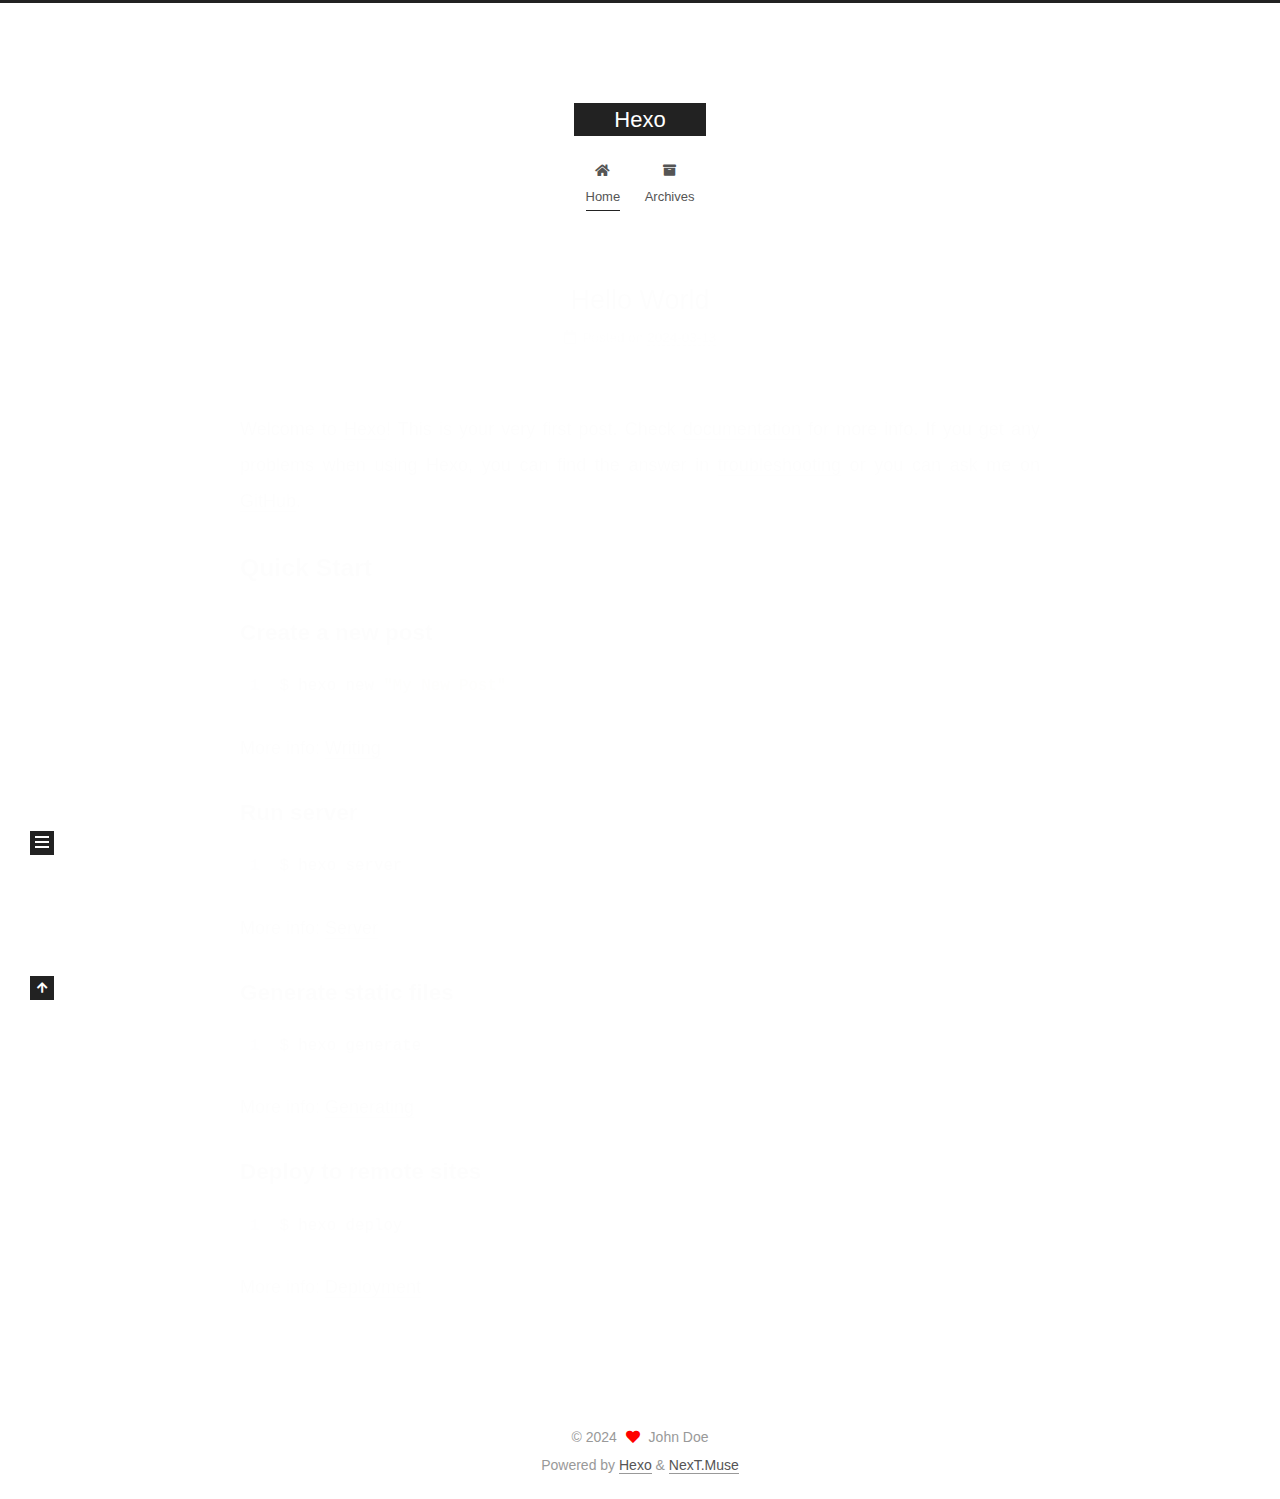
==== index.html @ f94e26f7 "Site updated: 2024-03-13 22:20:04" ====
<!DOCTYPE html>
<html lang="en">
<head>
  <meta charset="UTF-8">
<meta name="viewport" content="width=device-width, initial-scale=1, maximum-scale=2">
<meta name="theme-color" content="#222">
<meta name="generator" content="Hexo 7.1.1">
  <link rel="apple-touch-icon" sizes="180x180" href="/images/apple-touch-icon-next.png">
  <link rel="icon" type="image/png" sizes="32x32" href="/images/favicon-32x32-next.png">
  <link rel="icon" type="image/png" sizes="16x16" href="/images/favicon-16x16-next.png">
  <link rel="mask-icon" href="/images/logo.svg" color="#222">

<link rel="stylesheet" href="/css/main.css">


<link rel="stylesheet" href="/lib/font-awesome/css/all.min.css">

<script id="hexo-configurations">
    var NexT = window.NexT || {};
    var CONFIG = {"hostname":"example.com","root":"/","scheme":"Muse","version":"7.8.0","exturl":false,"sidebar":{"position":"left","display":"post","padding":18,"offset":12,"onmobile":false},"copycode":{"enable":false,"show_result":false,"style":null},"back2top":{"enable":true,"sidebar":false,"scrollpercent":false},"bookmark":{"enable":false,"color":"#222","save":"auto"},"fancybox":false,"mediumzoom":false,"lazyload":false,"pangu":false,"comments":{"style":"tabs","active":null,"storage":true,"lazyload":false,"nav":null},"algolia":{"hits":{"per_page":10},"labels":{"input_placeholder":"Search for Posts","hits_empty":"We didn't find any results for the search: ${query}","hits_stats":"${hits} results found in ${time} ms"}},"localsearch":{"enable":false,"trigger":"auto","top_n_per_article":1,"unescape":false,"preload":false},"motion":{"enable":true,"async":false,"transition":{"post_block":"fadeIn","post_header":"slideDownIn","post_body":"slideDownIn","coll_header":"slideLeftIn","sidebar":"slideUpIn"}}};
  </script>

  <meta property="og:type" content="website">
<meta property="og:title" content="Hexo">
<meta property="og:url" content="http://example.com/index.html">
<meta property="og:site_name" content="Hexo">
<meta property="og:locale" content="en_US">
<meta property="article:author" content="John Doe">
<meta name="twitter:card" content="summary">

<link rel="canonical" href="http://example.com/">


<script id="page-configurations">
  // https://hexo.io/docs/variables.html
  CONFIG.page = {
    sidebar: "",
    isHome : true,
    isPost : false,
    lang   : 'en'
  };
</script>

  <title>Hexo</title>
  






  <noscript>
  <style>
  .use-motion .brand,
  .use-motion .menu-item,
  .sidebar-inner,
  .use-motion .post-block,
  .use-motion .pagination,
  .use-motion .comments,
  .use-motion .post-header,
  .use-motion .post-body,
  .use-motion .collection-header { opacity: initial; }

  .use-motion .site-title,
  .use-motion .site-subtitle {
    opacity: initial;
    top: initial;
  }

  .use-motion .logo-line-before i { left: initial; }
  .use-motion .logo-line-after i { right: initial; }
  </style>
</noscript>

</head>

<body itemscope itemtype="http://schema.org/WebPage">
  <div class="container use-motion">
    <div class="headband"></div>

    <header class="header" itemscope itemtype="http://schema.org/WPHeader">
      <div class="header-inner"><div class="site-brand-container">
  <div class="site-nav-toggle">
    <div class="toggle" aria-label="Toggle navigation bar">
      <span class="toggle-line toggle-line-first"></span>
      <span class="toggle-line toggle-line-middle"></span>
      <span class="toggle-line toggle-line-last"></span>
    </div>
  </div>

  <div class="site-meta">

    <a href="/" class="brand" rel="start">
      <span class="logo-line-before"><i></i></span>
      <h1 class="site-title">Hexo</h1>
      <span class="logo-line-after"><i></i></span>
    </a>
  </div>

  <div class="site-nav-right">
    <div class="toggle popup-trigger">
    </div>
  </div>
</div>




<nav class="site-nav">
  <ul id="menu" class="main-menu menu">
        <li class="menu-item menu-item-home">

    <a href="/" rel="section"><i class="fa fa-home fa-fw"></i>Home</a>

  </li>
        <li class="menu-item menu-item-archives">

    <a href="/archives/" rel="section"><i class="fa fa-archive fa-fw"></i>Archives</a>

  </li>
  </ul>
</nav>




</div>
    </header>

    
  <div class="back-to-top">
    <i class="fa fa-arrow-up"></i>
    <span>0%</span>
  </div>


    <main class="main">
      <div class="main-inner">
        <div class="content-wrap">
          

          <div class="content index posts-expand">
            
      
  
  
  <article itemscope itemtype="http://schema.org/Article" class="post-block" lang="en">
    <link itemprop="mainEntityOfPage" href="http://example.com/2024/03/13/hello-world/">

    <span hidden itemprop="author" itemscope itemtype="http://schema.org/Person">
      <meta itemprop="image" content="/images/avatar.gif">
      <meta itemprop="name" content="John Doe">
      <meta itemprop="description" content="">
    </span>

    <span hidden itemprop="publisher" itemscope itemtype="http://schema.org/Organization">
      <meta itemprop="name" content="Hexo">
    </span>
      <header class="post-header">
        <h2 class="post-title" itemprop="name headline">
          
            <a href="/2024/03/13/hello-world/" class="post-title-link" itemprop="url">Hello World</a>
        </h2>

        <div class="post-meta">
            <span class="post-meta-item">
              <span class="post-meta-item-icon">
                <i class="far fa-calendar"></i>
              </span>
              <span class="post-meta-item-text">Posted on</span>

              <time title="Created: 2024-03-13 18:21:40" itemprop="dateCreated datePublished" datetime="2024-03-13T18:21:40+08:00">2024-03-13</time>
            </span>

          

        </div>
      </header>

    
    
    
    <div class="post-body" itemprop="articleBody">

      
          <p>Welcome to <a target="_blank" rel="noopener" href="https://hexo.io/">Hexo</a>! This is your very first post. Check <a target="_blank" rel="noopener" href="https://hexo.io/docs/">documentation</a> for more info. If you get any problems when using Hexo, you can find the answer in <a target="_blank" rel="noopener" href="https://hexo.io/docs/troubleshooting.html">troubleshooting</a> or you can ask me on <a target="_blank" rel="noopener" href="https://github.com/hexojs/hexo/issues">GitHub</a>.</p>
<h2 id="Quick-Start"><a href="#Quick-Start" class="headerlink" title="Quick Start"></a>Quick Start</h2><h3 id="Create-a-new-post"><a href="#Create-a-new-post" class="headerlink" title="Create a new post"></a>Create a new post</h3><figure class="highlight bash"><table><tr><td class="gutter"><pre><span class="line">1</span><br></pre></td><td class="code"><pre><span class="line">$ hexo new <span class="string">&quot;My New Post&quot;</span></span><br></pre></td></tr></table></figure>

<p>More info: <a target="_blank" rel="noopener" href="https://hexo.io/docs/writing.html">Writing</a></p>
<h3 id="Run-server"><a href="#Run-server" class="headerlink" title="Run server"></a>Run server</h3><figure class="highlight bash"><table><tr><td class="gutter"><pre><span class="line">1</span><br></pre></td><td class="code"><pre><span class="line">$ hexo server</span><br></pre></td></tr></table></figure>

<p>More info: <a target="_blank" rel="noopener" href="https://hexo.io/docs/server.html">Server</a></p>
<h3 id="Generate-static-files"><a href="#Generate-static-files" class="headerlink" title="Generate static files"></a>Generate static files</h3><figure class="highlight bash"><table><tr><td class="gutter"><pre><span class="line">1</span><br></pre></td><td class="code"><pre><span class="line">$ hexo generate</span><br></pre></td></tr></table></figure>

<p>More info: <a target="_blank" rel="noopener" href="https://hexo.io/docs/generating.html">Generating</a></p>
<h3 id="Deploy-to-remote-sites"><a href="#Deploy-to-remote-sites" class="headerlink" title="Deploy to remote sites"></a>Deploy to remote sites</h3><figure class="highlight bash"><table><tr><td class="gutter"><pre><span class="line">1</span><br></pre></td><td class="code"><pre><span class="line">$ hexo deploy</span><br></pre></td></tr></table></figure>

<p>More info: <a target="_blank" rel="noopener" href="https://hexo.io/docs/one-command-deployment.html">Deployment</a></p>

      
    </div>

    
    
    
      <footer class="post-footer">
        <div class="post-eof"></div>
      </footer>
  </article>
  
  
  


  



          </div>
          

<script>
  window.addEventListener('tabs:register', () => {
    let { activeClass } = CONFIG.comments;
    if (CONFIG.comments.storage) {
      activeClass = localStorage.getItem('comments_active') || activeClass;
    }
    if (activeClass) {
      let activeTab = document.querySelector(`a[href="#comment-${activeClass}"]`);
      if (activeTab) {
        activeTab.click();
      }
    }
  });
  if (CONFIG.comments.storage) {
    window.addEventListener('tabs:click', event => {
      if (!event.target.matches('.tabs-comment .tab-content .tab-pane')) return;
      let commentClass = event.target.classList[1];
      localStorage.setItem('comments_active', commentClass);
    });
  }
</script>

        </div>
          
  
  <div class="toggle sidebar-toggle">
    <span class="toggle-line toggle-line-first"></span>
    <span class="toggle-line toggle-line-middle"></span>
    <span class="toggle-line toggle-line-last"></span>
  </div>

  <aside class="sidebar">
    <div class="sidebar-inner">

      <ul class="sidebar-nav motion-element">
        <li class="sidebar-nav-toc">
          Table of Contents
        </li>
        <li class="sidebar-nav-overview">
          Overview
        </li>
      </ul>

      <!--noindex-->
      <div class="post-toc-wrap sidebar-panel">
      </div>
      <!--/noindex-->

      <div class="site-overview-wrap sidebar-panel">
        <div class="site-author motion-element" itemprop="author" itemscope itemtype="http://schema.org/Person">
  <p class="site-author-name" itemprop="name">John Doe</p>
  <div class="site-description" itemprop="description"></div>
</div>
<div class="site-state-wrap motion-element">
  <nav class="site-state">
      <div class="site-state-item site-state-posts">
          <a href="/archives/">
        
          <span class="site-state-item-count">1</span>
          <span class="site-state-item-name">posts</span>
        </a>
      </div>
  </nav>
</div>



      </div>

    </div>
  </aside>
  <div id="sidebar-dimmer"></div>


      </div>
    </main>

    <footer class="footer">
      <div class="footer-inner">
        

        

<div class="copyright">
  
  &copy; 
  <span itemprop="copyrightYear">2024</span>
  <span class="with-love">
    <i class="fa fa-heart"></i>
  </span>
  <span class="author" itemprop="copyrightHolder">John Doe</span>
</div>
  <div class="powered-by">Powered by <a href="https://hexo.io/" class="theme-link" rel="noopener" target="_blank">Hexo</a> & <a href="https://muse.theme-next.org/" class="theme-link" rel="noopener" target="_blank">NexT.Muse</a>
  </div>

        








      </div>
    </footer>
  </div>

  
  <script src="/lib/anime.min.js"></script>
  <script src="/lib/velocity/velocity.min.js"></script>
  <script src="/lib/velocity/velocity.ui.min.js"></script>

<script src="/js/utils.js"></script>

<script src="/js/motion.js"></script>


<script src="/js/schemes/muse.js"></script>


<script src="/js/next-boot.js"></script>




  















  

  

</body>
</html>
---- css/main.css ----
:root {
  --body-bg-color: #fff;
  --content-bg-color: #fff;
  --card-bg-color: #f5f5f5;
  --text-color: #555;
  --blockquote-color: #666;
  --link-color: #555;
  --link-hover-color: #222;
  --brand-color: #fff;
  --brand-hover-color: #fff;
  --table-row-odd-bg-color: #f9f9f9;
  --table-row-hover-bg-color: #f5f5f5;
  --menu-item-bg-color: #f5f5f5;
  --btn-default-bg: #222;
  --btn-default-color: #fff;
  --btn-default-border-color: #222;
  --btn-default-hover-bg: #fff;
  --btn-default-hover-color: #222;
  --btn-default-hover-border-color: #222;
}
html {
  line-height: 1.15; /* 1 */
  -webkit-text-size-adjust: 100%; /* 2 */
}
body {
  margin: 0;
}
main {
  display: block;
}
h1 {
  font-size: 2em;
  margin: 0.67em 0;
}
hr {
  box-sizing: content-box; /* 1 */
  height: 0; /* 1 */
  overflow: visible; /* 2 */
}
pre {
  font-family: monospace, monospace; /* 1 */
  font-size: 1em; /* 2 */
}
a {
  background: transparent;
}
abbr[title] {
  border-bottom: none; /* 1 */
  text-decoration: underline; /* 2 */
  text-decoration: underline dotted; /* 2 */
}
b,
strong {
  font-weight: bolder;
}
code,
kbd,
samp {
  font-family: monospace, monospace; /* 1 */
  font-size: 1em; /* 2 */
}
small {
  font-size: 80%;
}
sub,
sup {
  font-size: 75%;
  line-height: 0;
  position: relative;
  vertical-align: baseline;
}
sub {
  bottom: -0.25em;
}
sup {
  top: -0.5em;
}
img {
  border-style: none;
}
button,
input,
optgroup,
select,
textarea {
  font-family: inherit; /* 1 */
  font-size: 100%; /* 1 */
  line-height: 1.15; /* 1 */
  margin: 0; /* 2 */
}
button,
input {
/* 1 */
  overflow: visible;
}
button,
select {
/* 1 */
  text-transform: none;
}
button,
[type='button'],
[type='reset'],
[type='submit'] {
  -webkit-appearance: button;
}
button::-moz-focus-inner,
[type='button']::-moz-focus-inner,
[type='reset']::-moz-focus-inner,
[type='submit']::-moz-focus-inner {
  border-style: none;
  padding: 0;
}
button:-moz-focusring,
[type='button']:-moz-focusring,
[type='reset']:-moz-focusring,
[type='submit']:-moz-focusring {
  outline: 1px dotted ButtonText;
}
fieldset {
  padding: 0.35em 0.75em 0.625em;
}
legend {
  box-sizing: border-box; /* 1 */
  color: inherit; /* 2 */
  display: table; /* 1 */
  max-width: 100%; /* 1 */
  padding: 0; /* 3 */
  white-space: normal; /* 1 */
}
progress {
  vertical-align: baseline;
}
textarea {
  overflow: auto;
}
[type='checkbox'],
[type='radio'] {
  box-sizing: border-box; /* 1 */
  padding: 0; /* 2 */
}
[type='number']::-webkit-inner-spin-button,
[type='number']::-webkit-outer-spin-button {
  height: auto;
}
[type='search'] {
  outline-offset: -2px; /* 2 */
  -webkit-appearance: textfield; /* 1 */
}
[type='search']::-webkit-search-decoration {
  -webkit-appearance: none;
}
::-webkit-file-upload-button {
  font: inherit; /* 2 */
  -webkit-appearance: button; /* 1 */
}
details {
  display: block;
}
summary {
  display: list-item;
}
template {
  display: none;
}
[hidden] {
  display: none;
}
::selection {
  background: #262a30;
  color: #eee;
}
html,
body {
  height: 100%;
}
body {
  background: var(--body-bg-color);
  color: var(--text-color);
  font-family: 'Lato', "PingFang SC", "Microsoft YaHei", sans-serif;
  font-size: 1em;
  line-height: 2;
}
@media (max-width: 991px) {
  body {
    padding-left: 0 !important;
    padding-right: 0 !important;
  }
}
h1,
h2,
h3,
h4,
h5,
h6 {
  font-family: 'Lato', "PingFang SC", "Microsoft YaHei", sans-serif;
  font-weight: bold;
  line-height: 1.5;
  margin: 20px 0 15px;
}
h1 {
  font-size: 1.5em;
}
h2 {
  font-size: 1.375em;
}
h3 {
  font-size: 1.25em;
}
h4 {
  font-size: 1.125em;
}
h5 {
  font-size: 1em;
}
h6 {
  font-size: 0.875em;
}
p {
  margin: 0 0 20px 0;
}
a,
span.exturl {
  border-bottom: 1px solid #999;
  color: var(--link-color);
  outline: 0;
  text-decoration: none;
  overflow-wrap: break-word;
  word-wrap: break-word;
  cursor: pointer;
}
a:hover,
span.exturl:hover {
  border-bottom-color: var(--link-hover-color);
  color: var(--link-hover-color);
}
iframe,
img,
video {
  display: block;
  margin-left: auto;
  margin-right: auto;
  max-width: 100%;
}
hr {
  background-image: repeating-linear-gradient(-45deg, #ddd, #ddd 4px, transparent 4px, transparent 8px);
  border: 0;
  height: 3px;
  margin: 40px 0;
}
blockquote {
  border-left: 4px solid #ddd;
  color: var(--blockquote-color);
  margin: 0;
  padding: 0 15px;
}
blockquote cite::before {
  content: '-';
  padding: 0 5px;
}
dt {
  font-weight: bold;
}
dd {
  margin: 0;
  padding: 0;
}
kbd {
  background-color: #f5f5f5;
  background-image: linear-gradient(#eee, #fff, #eee);
  border: 1px solid #ccc;
  border-radius: 0.2em;
  box-shadow: 0.1em 0.1em 0.2em rgba(0,0,0,0.1);
  color: #555;
  font-family: inherit;
  padding: 0.1em 0.3em;
  white-space: nowrap;
}
.table-container {
  overflow: auto;
}
table {
  border-collapse: collapse;
  border-spacing: 0;
  font-size: 0.875em;
  margin: 0 0 20px 0;
  width: 100%;
}
tbody tr:nth-of-type(odd) {
  background: var(--table-row-odd-bg-color);
}
tbody tr:hover {
  background: var(--table-row-hover-bg-color);
}
caption,
th,
td {
  font-weight: normal;
  padding: 8px;
  vertical-align: middle;
}
th,
td {
  border: 1px solid #ddd;
  border-bottom: 3px solid #ddd;
}
th {
  font-weight: 700;
  padding-bottom: 10px;
}
td {
  border-bottom-width: 1px;
}
.btn {
  background: var(--btn-default-bg);
  border: 2px solid var(--btn-default-border-color);
  border-radius: 0;
  color: var(--btn-default-color);
  display: inline-block;
  font-size: 0.875em;
  line-height: 2;
  padding: 0 20px;
  text-decoration: none;
  transition-property: background-color;
  transition-delay: 0s;
  transition-duration: 0.2s;
  transition-timing-function: ease-in-out;
}
.btn:hover {
  background: var(--btn-default-hover-bg);
  border-color: var(--btn-default-hover-border-color);
  color: var(--btn-default-hover-color);
}
.btn + .btn {
  margin: 0 0 8px 8px;
}
.btn .fa-fw {
  text-align: left;
  width: 1.285714285714286em;
}
.toggle {
  line-height: 0;
}
.toggle .toggle-line {
  background: #fff;
  display: inline-block;
  height: 2px;
  left: 0;
  position: relative;
  top: 0;
  transition: all 0.4s;
  vertical-align: top;
  width: 100%;
}
.toggle .toggle-line:not(:first-child) {
  margin-top: 3px;
}
.toggle.toggle-arrow .toggle-line-first {
  left: 50%;
  top: 2px;
  transform: rotate(45deg);
  width: 50%;
}
.toggle.toggle-arrow .toggle-line-middle {
  left: 2px;
  width: 90%;
}
.toggle.toggle-arrow .toggle-line-last {
  left: 50%;
  top: -2px;
  transform: rotate(-45deg);
  width: 50%;
}
.toggle.toggle-close .toggle-line-first {
  transform: rotate(-45deg);
  top: 5px;
}
.toggle.toggle-close .toggle-line-middle {
  opacity: 0;
}
.toggle.toggle-close .toggle-line-last {
  transform: rotate(45deg);
  top: -5px;
}
.highlight,
pre {
  background: #f7f7f7;
  color: #4d4d4c;
  line-height: 1.6;
  margin: 0 auto 20px;
}
pre,
code {
  font-family: consolas, Menlo, monospace, "PingFang SC", "Microsoft YaHei";
}
code {
  background: #eee;
  border-radius: 3px;
  color: #555;
  padding: 2px 4px;
  overflow-wrap: break-word;
  word-wrap: break-word;
}
.highlight *::selection {
  background: #d6d6d6;
}
.highlight pre {
  border: 0;
  margin: 0;
  padding: 10px 0;
}
.highlight table {
  border: 0;
  margin: 0;
  width: auto;
}
.highlight td {
  border: 0;
  padding: 0;
}
.highlight figcaption {
  background: #eff2f3;
  color: #4d4d4c;
  display: flex;
  font-size: 0.875em;
  justify-content: space-between;
  line-height: 1.2;
  padding: 0.5em;
}
.highlight figcaption a {
  color: #4d4d4c;
}
.highlight figcaption a:hover {
  border-bottom-color: #4d4d4c;
}
.highlight .gutter {
  -moz-user-select: none;
  -ms-user-select: none;
  -webkit-user-select: none;
  user-select: none;
}
.highlight .gutter pre {
  background: #eff2f3;
  color: #869194;
  padding-left: 10px;
  padding-right: 10px;
  text-align: right;
}
.highlight .code pre {
  background: #f7f7f7;
  padding-left: 10px;
  width: 100%;
}
.gist table {
  width: auto;
}
.gist table td {
  border: 0;
}
pre {
  overflow: auto;
  padding: 10px;
}
pre code {
  background: none;
  color: #4d4d4c;
  font-size: 0.875em;
  padding: 0;
  text-shadow: none;
}
pre .deletion {
  background: #fdd;
}
pre .addition {
  background: #dfd;
}
pre .meta {
  color: #eab700;
  -moz-user-select: none;
  -ms-user-select: none;
  -webkit-user-select: none;
  user-select: none;
}
pre .comment {
  color: #8e908c;
}
pre .variable,
pre .attribute,
pre .tag,
pre .name,
pre .regexp,
pre .ruby .constant,
pre .xml .tag .title,
pre .xml .pi,
pre .xml .doctype,
pre .html .doctype,
pre .css .id,
pre .css .class,
pre .css .pseudo {
  color: #c82829;
}
pre .number,
pre .preprocessor,
pre .built_in,
pre .builtin-name,
pre .literal,
pre .params,
pre .constant,
pre .command {
  color: #f5871f;
}
pre .ruby .class .title,
pre .css .rules .attribute,
pre .string,
pre .symbol,
pre .value,
pre .inheritance,
pre .header,
pre .ruby .symbol,
pre .xml .cdata,
pre .special,
pre .formula {
  color: #718c00;
}
pre .title,
pre .css .hexcolor {
  color: #3e999f;
}
pre .function,
pre .python .decorator,
pre .python .title,
pre .ruby .function .title,
pre .ruby .title .keyword,
pre .perl .sub,
pre .javascript .title,
pre .coffeescript .title {
  color: #4271ae;
}
pre .keyword,
pre .javascript .function {
  color: #8959a8;
}
.blockquote-center {
  border-left: none;
  margin: 40px 0;
  padding: 0;
  position: relative;
  text-align: center;
}
.blockquote-center .fa {
  display: block;
  opacity: 0.6;
  position: absolute;
  width: 100%;
}
.blockquote-center .fa-quote-left {
  border-top: 1px solid #ccc;
  text-align: left;
  top: -20px;
}
.blockquote-center .fa-quote-right {
  border-bottom: 1px solid #ccc;
  text-align: right;
  bottom: -20px;
}
.blockquote-center p,
.blockquote-center div {
  text-align: center;
}
.post-body .group-picture img {
  margin: 0 auto;
  padding: 0 3px;
}
.group-picture-row {
  margin-bottom: 6px;
  overflow: hidden;
}
.group-picture-column {
  float: left;
  margin-bottom: 10px;
}
.post-body .label {
  color: #555;
  display: inline;
  padding: 0 2px;
}
.post-body .label.default {
  background: #f0f0f0;
}
.post-body .label.primary {
  background: #efe6f7;
}
.post-body .label.info {
  background: #e5f2f8;
}
.post-body .label.success {
  background: #e7f4e9;
}
.post-body .label.warning {
  background: #fcf6e1;
}
.post-body .label.danger {
  background: #fae8eb;
}
.post-body .tabs {
  margin-bottom: 20px;
}
.post-body .tabs,
.tabs-comment {
  display: block;
  padding-top: 10px;
  position: relative;
}
.post-body .tabs ul.nav-tabs,
.tabs-comment ul.nav-tabs {
  display: flex;
  flex-wrap: wrap;
  margin: 0;
  margin-bottom: -1px;
  padding: 0;
}
@media (max-width: 413px) {
  .post-body .tabs ul.nav-tabs,
  .tabs-comment ul.nav-tabs {
    display: block;
    margin-bottom: 5px;
  }
}
.post-body .tabs ul.nav-tabs li.tab,
.tabs-comment ul.nav-tabs li.tab {
  border-bottom: 1px solid #ddd;
  border-left: 1px solid transparent;
  border-right: 1px solid transparent;
  border-top: 3px solid transparent;
  flex-grow: 1;
  list-style-type: none;
  border-radius: 0 0 0 0;
}
@media (max-width: 413px) {
  .post-body .tabs ul.nav-tabs li.tab,
  .tabs-comment ul.nav-tabs li.tab {
    border-bottom: 1px solid transparent;
    border-left: 3px solid transparent;
    border-right: 1px solid transparent;
    border-top: 1px solid transparent;
  }
}
@media (max-width: 413px) {
  .post-body .tabs ul.nav-tabs li.tab,
  .tabs-comment ul.nav-tabs li.tab {
    border-radius: 0;
  }
}
.post-body .tabs ul.nav-tabs li.tab a,
.tabs-comment ul.nav-tabs li.tab a {
  border-bottom: initial;
  display: block;
  line-height: 1.8;
  outline: 0;
  padding: 0.25em 0.75em;
  text-align: center;
  transition-delay: 0s;
  transition-duration: 0.2s;
  transition-timing-function: ease-out;
}
.post-body .tabs ul.nav-tabs li.tab a i,
.tabs-comment ul.nav-tabs li.tab a i {
  width: 1.285714285714286em;
}
.post-body .tabs ul.nav-tabs li.tab.active,
.tabs-comment ul.nav-tabs li.tab.active {
  border-bottom: 1px solid transparent;
  border-left: 1px solid #ddd;
  border-right: 1px solid #ddd;
  border-top: 3px solid #fc6423;
}
@media (max-width: 413px) {
  .post-body .tabs ul.nav-tabs li.tab.active,
  .tabs-comment ul.nav-tabs li.tab.active {
    border-bottom: 1px solid #ddd;
    border-left: 3px solid #fc6423;
    border-right: 1px solid #ddd;
    border-top: 1px solid #ddd;
  }
}
.post-body .tabs ul.nav-tabs li.tab.active a,
.tabs-comment ul.nav-tabs li.tab.active a {
  color: var(--link-color);
  cursor: default;
}
.post-body .tabs .tab-content .tab-pane,
.tabs-comment .tab-content .tab-pane {
  border: 1px solid #ddd;
  border-top: 0;
  padding: 20px 20px 0 20px;
  border-radius: 0;
}
.post-body .tabs .tab-content .tab-pane:not(.active),
.tabs-comment .tab-content .tab-pane:not(.active) {
  display: none;
}
.post-body .tabs .tab-content .tab-pane.active,
.tabs-comment .tab-content .tab-pane.active {
  display: block;
}
.post-body .tabs .tab-content .tab-pane.active:nth-of-type(1),
.tabs-comment .tab-content .tab-pane.active:nth-of-type(1) {
  border-radius: 0 0 0 0;
}
@media (max-width: 413px) {
  .post-body .tabs .tab-content .tab-pane.active:nth-of-type(1),
  .tabs-comment .tab-content .tab-pane.active:nth-of-type(1) {
    border-radius: 0;
  }
}
.post-body .note {
  border-radius: 3px;
  margin-bottom: 20px;
  padding: 1em;
  position: relative;
  border: 1px solid #eee;
  border-left-width: 5px;
}
.post-body .note h2,
.post-body .note h3,
.post-body .note h4,
.post-body .note h5,
.post-body .note h6 {
  margin-top: 0;
  border-bottom: initial;
  margin-bottom: 0;
  padding-top: 0;
}
.post-body .note p:first-child,
.post-body .note ul:first-child,
.post-body .note ol:first-child,
.post-body .note table:first-child,
.post-body .note pre:first-child,
.post-body .note blockquote:first-child,
.post-body .note img:first-child {
  margin-top: 0;
}
.post-body .note p:last-child,
.post-body .note ul:last-child,
.post-body .note ol:last-child,
.post-body .note table:last-child,
.post-body .note pre:last-child,
.post-body .note blockquote:last-child,
.post-body .note img:last-child {
  margin-bottom: 0;
}
.post-body .note.default {
  border-left-color: #777;
}
.post-body .note.default h2,
.post-body .note.default h3,
.post-body .note.default h4,
.post-body .note.default h5,
.post-body .note.default h6 {
  color: #777;
}
.post-body .note.primary {
  border-left-color: #6f42c1;
}
.post-body .note.primary h2,
.post-body .note.primary h3,
.post-body .note.primary h4,
.post-body .note.primary h5,
.post-body .note.primary h6 {
  color: #6f42c1;
}
.post-body .note.info {
  border-left-color: #428bca;
}
.post-body .note.info h2,
.post-body .note.info h3,
.post-body .note.info h4,
.post-body .note.info h5,
.post-body .note.info h6 {
  color: #428bca;
}
.post-body .note.success {
  border-left-color: #5cb85c;
}
.post-body .note.success h2,
.post-body .note.success h3,
.post-body .note.success h4,
.post-body .note.success h5,
.post-body .note.success h6 {
  color: #5cb85c;
}
.post-body .note.warning {
  border-left-color: #f0ad4e;
}
.post-body .note.warning h2,
.post-body .note.warning h3,
.post-body .note.warning h4,
.post-body .note.warning h5,
.post-body .note.warning h6 {
  color: #f0ad4e;
}
.post-body .note.danger {
  border-left-color: #d9534f;
}
.post-body .note.danger h2,
.post-body .note.danger h3,
.post-body .note.danger h4,
.post-body .note.danger h5,
.post-body .note.danger h6 {
  color: #d9534f;
}
.pagination .prev,
.pagination .next,
.pagination .page-number,
.pagination .space {
  display: inline-block;
  margin: 0 10px;
  padding: 0 11px;
  position: relative;
  top: -1px;
}
@media (max-width: 767px) {
  .pagination .prev,
  .pagination .next,
  .pagination .page-number,
  .pagination .space {
    margin: 0 5px;
  }
}
.pagination {
  border-top: 1px solid #eee;
  margin: 120px 0 0;
  text-align: center;
}
.pagination .prev,
.pagination .next,
.pagination .page-number {
  border-bottom: 0;
  border-top: 1px solid #eee;
  transition-property: border-color;
  transition-delay: 0s;
  transition-duration: 0.2s;
  transition-timing-function: ease-in-out;
}
.pagination .prev:hover,
.pagination .next:hover,
.pagination .page-number:hover {
  border-top-color: #222;
}
.pagination .space {
  margin: 0;
  padding: 0;
}
.pagination .prev {
  margin-left: 0;
}
.pagination .next {
  margin-right: 0;
}
.pagination .page-number.current {
  background: #ccc;
  border-top-color: #ccc;
  color: #fff;
}
@media (max-width: 767px) {
  .pagination {
    border-top: none;
  }
  .pagination .prev,
  .pagination .next,
  .pagination .page-number {
    border-bottom: 1px solid #eee;
    border-top: 0;
    margin-bottom: 10px;
    padding: 0 10px;
  }
  .pagination .prev:hover,
  .pagination .next:hover,
  .pagination .page-number:hover {
    border-bottom-color: #222;
  }
}
.comments {
  margin-top: 60px;
  overflow: hidden;
}
.comment-button-group {
  display: flex;
  flex-wrap: wrap-reverse;
  justify-content: center;
  margin: 1em 0;
}
.comment-button-group .comment-button {
  margin: 0.1em 0.2em;
}
.comment-button-group .comment-button.active {
  background: var(--btn-default-hover-bg);
  border-color: var(--btn-default-hover-border-color);
  color: var(--btn-default-hover-color);
}
.comment-position {
  display: none;
}
.comment-position.active {
  display: block;
}
.tabs-comment {
  background: var(--content-bg-color);
  margin-top: 4em;
  padding-top: 0;
}
.tabs-comment .comments {
  border: 0;
  box-shadow: none;
  margin-top: 0;
  padding-top: 0;
}
.container {
  min-height: 100%;
  position: relative;
}
.main-inner {
  margin: 0 auto;
  width: 700px;
}
@media (min-width: 1200px) {
  .main-inner {
    width: 800px;
  }
}
@media (min-width: 1600px) {
  .main-inner {
    width: 900px;
  }
}
@media (max-width: 767px) {
  .content-wrap {
    padding: 0 20px;
  }
}
.header {
  background: transparent;
}
.header-inner {
  margin: 0 auto;
  width: 700px;
}
@media (min-width: 1200px) {
  .header-inner {
    width: 800px;
  }
}
@media (min-width: 1600px) {
  .header-inner {
    width: 900px;
  }
}
.site-brand-container {
  display: flex;
  flex-shrink: 0;
  padding: 0 10px;
}
.headband {
  background: #222;
  height: 3px;
}
.site-meta {
  flex-grow: 1;
  text-align: center;
}
@media (max-width: 767px) {
  .site-meta {
    text-align: center;
  }
}
.brand {
  border-bottom: none;
  color: var(--brand-color);
  display: inline-block;
  line-height: 1.375em;
  padding: 0 40px;
  position: relative;
}
.brand:hover {
  color: var(--brand-hover-color);
}
.site-title {
  font-family: 'Lato', "PingFang SC", "Microsoft YaHei", sans-serif;
  font-size: 1.375em;
  font-weight: normal;
  margin: 0;
}
.site-subtitle {
  color: #999;
  font-size: 0.8125em;
  margin: 10px 0;
}
.use-motion .brand {
  opacity: 0;
}
.use-motion .site-title,
.use-motion .site-subtitle,
.use-motion .custom-logo-image {
  opacity: 0;
  position: relative;
  top: -10px;
}
.site-nav-toggle,
.site-nav-right {
  display: none;
}
@media (max-width: 767px) {
  .site-nav-toggle,
  .site-nav-right {
    display: flex;
    flex-direction: column;
    justify-content: center;
  }
}
.site-nav-toggle .toggle,
.site-nav-right .toggle {
  color: var(--text-color);
  padding: 10px;
  width: 22px;
}
.site-nav-toggle .toggle .toggle-line,
.site-nav-right .toggle .toggle-line {
  background: var(--text-color);
  border-radius: 1px;
}
.site-nav {
  display: block;
}
@media (max-width: 767px) {
  .site-nav {
    clear: both;
    display: none;
  }
}
.site-nav.site-nav-on {
  display: block;
}
.menu {
  margin-top: 20px;
  padding-left: 0;
  text-align: center;
}
.menu-item {
  display: inline-block;
  list-style: none;
  margin: 0 10px;
}
@media (max-width: 767px) {
  .menu-item {
    display: block;
    margin-top: 10px;
  }
  .menu-item.menu-item-search {
    display: none;
  }
}
.menu-item a,
.menu-item span.exturl {
  border-bottom: 0;
  display: block;
  font-size: 0.8125em;
  transition-property: border-color;
  transition-delay: 0s;
  transition-duration: 0.2s;
  transition-timing-function: ease-in-out;
}
@media (hover: none) {
  .menu-item a:hover,
  .menu-item span.exturl:hover {
    border-bottom-color: transparent !important;
  }
}
.menu-item .fa,
.menu-item .fab,
.menu-item .far,
.menu-item .fas {
  margin-right: 8px;
}
.menu-item .badge {
  display: inline-block;
  font-weight: bold;
  line-height: 1;
  margin-left: 0.35em;
  margin-top: 0.35em;
  text-align: center;
  white-space: nowrap;
}
@media (max-width: 767px) {
  .menu-item .badge {
    float: right;
    margin-left: 0;
  }
}
.menu-item-active a,
.menu .menu-item a:hover,
.menu .menu-item span.exturl:hover {
  background: var(--menu-item-bg-color);
}
.use-motion .menu-item {
  opacity: 0;
}
.sidebar {
  background: #222;
  bottom: 0;
  box-shadow: inset 0 2px 6px #000;
  position: fixed;
  top: 0;
}
@media (max-width: 991px) {
  .sidebar {
    display: none;
  }
}
.sidebar-inner {
  color: #999;
  padding: 18px 10px;
  text-align: center;
}
.cc-license {
  margin-top: 10px;
  text-align: center;
}
.cc-license .cc-opacity {
  border-bottom: none;
  opacity: 0.7;
}
.cc-license .cc-opacity:hover {
  opacity: 0.9;
}
.cc-license img {
  display: inline-block;
}
.site-author-image {
  border: 2px solid #333;
  display: block;
  margin: 0 auto;
  max-width: 96px;
  padding: 2px;
}
.site-author-name {
  color: #f5f5f5;
  font-weight: normal;
  margin: 5px 0 0;
  text-align: center;
}
.site-description {
  color: #999;
  font-size: 1em;
  margin-top: 5px;
  text-align: center;
}
.links-of-author {
  margin-top: 15px;
}
.links-of-author a,
.links-of-author span.exturl {
  border-bottom-color: #555;
  display: inline-block;
  font-size: 0.8125em;
  margin-bottom: 10px;
  margin-right: 10px;
  vertical-align: middle;
}
.links-of-author a::before,
.links-of-author span.exturl::before {
  background: #04ff04;
  border-radius: 50%;
  content: ' ';
  display: inline-block;
  height: 4px;
  margin-right: 3px;
  vertical-align: middle;
  width: 4px;
}
.sidebar-button {
  margin-top: 15px;
}
.sidebar-button a {
  border: 1px solid #fc6423;
  border-radius: 4px;
  color: #fc6423;
  display: inline-block;
  padding: 0 15px;
}
.sidebar-button a .fa,
.sidebar-button a .fab,
.sidebar-button a .far,
.sidebar-button a .fas {
  margin-right: 5px;
}
.sidebar-button a:hover {
  background: #fc6423;
  border: 1px solid #fc6423;
  color: #fff;
}
.sidebar-button a:hover .fa,
.sidebar-button a:hover .fab,
.sidebar-button a:hover .far,
.sidebar-button a:hover .fas {
  color: #fff;
}
.links-of-blogroll {
  font-size: 0.8125em;
  margin-top: 10px;
}
.links-of-blogroll-title {
  font-size: 0.875em;
  font-weight: 600;
  margin-top: 0;
}
.links-of-blogroll-list {
  list-style: none;
  margin: 0;
  padding: 0;
}
#sidebar-dimmer {
  display: none;
}
@media (max-width: 767px) {
  #sidebar-dimmer {
    background: #000;
    display: block;
    height: 100%;
    left: 100%;
    opacity: 0;
    position: fixed;
    top: 0;
    width: 100%;
    z-index: 1100;
  }
  .sidebar-active + #sidebar-dimmer {
    opacity: 0.7;
    transform: translateX(-100%);
    transition: opacity 0.5s;
  }
}
.sidebar-nav {
  margin: 0;
  padding-bottom: 20px;
  padding-left: 0;
}
.sidebar-nav li {
  border-bottom: 1px solid transparent;
  color: #666;
  cursor: pointer;
  display: inline-block;
  font-size: 0.875em;
}
.sidebar-nav li.sidebar-nav-overview {
  margin-left: 10px;
}
.sidebar-nav li:hover {
  color: #f5f5f5;
}
.sidebar-nav .sidebar-nav-active {
  border-bottom-color: #87daff;
  color: #87daff;
}
.sidebar-nav .sidebar-nav-active:hover {
  color: #87daff;
}
.sidebar-panel {
  display: none;
  overflow-x: hidden;
  overflow-y: auto;
}
.sidebar-panel-active {
  display: block;
}
.sidebar-toggle {
  background: #222;
  bottom: 45px;
  cursor: pointer;
  height: 14px;
  left: 30px;
  padding: 5px;
  position: fixed;
  width: 14px;
  z-index: 1300;
}
@media (max-width: 991px) {
  .sidebar-toggle {
    left: 20px;
    opacity: 0.8;
    display: none;
  }
}
.sidebar-toggle:hover .toggle-line {
  background: #87daff;
}
.post-toc {
  font-size: 0.875em;
}
.post-toc ol {
  list-style: none;
  margin: 0;
  padding: 0 2px 5px 10px;
  text-align: left;
}
.post-toc ol > ol {
  padding-left: 0;
}
.post-toc ol a {
  transition-property: all;
  transition-delay: 0s;
  transition-duration: 0.2s;
  transition-timing-function: ease-in-out;
}
.post-toc .nav-item {
  line-height: 1.8;
  overflow: hidden;
  text-overflow: ellipsis;
  white-space: nowrap;
}
.post-toc .nav .nav-child {
  display: none;
}
.post-toc .nav .active > .nav-child {
  display: block;
}
.post-toc .nav .active-current > .nav-child {
  display: block;
}
.post-toc .nav .active-current > .nav-child > .nav-item {
  display: block;
}
.post-toc .nav .active > a {
  border-bottom-color: #87daff;
  color: #87daff;
}
.post-toc .nav .active-current > a {
  color: #87daff;
}
.post-toc .nav .active-current > a:hover {
  color: #87daff;
}
.site-state {
  display: flex;
  justify-content: center;
  line-height: 1.4;
  margin-top: 10px;
  overflow: hidden;
  text-align: center;
  white-space: nowrap;
}
.site-state-item {
  padding: 0 15px;
}
.site-state-item:not(:first-child) {
  border-left: 1px solid #333;
}
.site-state-item a {
  border-bottom: none;
}
.site-state-item-count {
  display: block;
  font-size: 1.25em;
  font-weight: 600;
  text-align: center;
}
.site-state-item-name {
  color: inherit;
  font-size: 0.875em;
}
.footer {
  color: #999;
  font-size: 0.875em;
  padding: 20px 0;
}
.footer.footer-fixed {
  bottom: 0;
  left: 0;
  position: absolute;
  right: 0;
}
.footer-inner {
  box-sizing: border-box;
  margin: 0 auto;
  text-align: center;
  width: 700px;
}
@media (min-width: 1200px) {
  .footer-inner {
    width: 800px;
  }
}
@media (min-width: 1600px) {
  .footer-inner {
    width: 900px;
  }
}
.languages {
  display: inline-block;
  font-size: 1.125em;
  position: relative;
}
.languages .lang-select-label span {
  margin: 0 0.5em;
}
.languages .lang-select {
  height: 100%;
  left: 0;
  opacity: 0;
  position: absolute;
  top: 0;
  width: 100%;
}
.with-love {
  color: #ff0000;
  display: inline-block;
  margin: 0 5px;
}
.powered-by,
.theme-info {
  display: inline-block;
}
@-moz-keyframes iconAnimate {
  0%, 100% {
    transform: scale(1);
  }
  10%, 30% {
    transform: scale(0.9);
  }
  20%, 40%, 60%, 80% {
    transform: scale(1.1);
  }
  50%, 70% {
    transform: scale(1.1);
  }
}
@-webkit-keyframes iconAnimate {
  0%, 100% {
    transform: scale(1);
  }
  10%, 30% {
    transform: scale(0.9);
  }
  20%, 40%, 60%, 80% {
    transform: scale(1.1);
  }
  50%, 70% {
    transform: scale(1.1);
  }
}
@-o-keyframes iconAnimate {
  0%, 100% {
    transform: scale(1);
  }
  10%, 30% {
    transform: scale(0.9);
  }
  20%, 40%, 60%, 80% {
    transform: scale(1.1);
  }
  50%, 70% {
    transform: scale(1.1);
  }
}
@keyframes iconAnimate {
  0%, 100% {
    transform: scale(1);
  }
  10%, 30% {
    transform: scale(0.9);
  }
  20%, 40%, 60%, 80% {
    transform: scale(1.1);
  }
  50%, 70% {
    transform: scale(1.1);
  }
}
.back-to-top {
  font-size: 12px;
  text-align: center;
  transition-delay: 0s;
  transition-duration: 0.2s;
  transition-timing-function: ease-in-out;
}
.back-to-top {
  background: #222;
  bottom: -100px;
  box-sizing: border-box;
  color: #fff;
  cursor: pointer;
  left: 30px;
  opacity: 1;
  padding: 0 6px;
  position: fixed;
  transition-property: bottom;
  z-index: 1300;
  width: 24px;
}
.back-to-top span {
  display: none;
}
.back-to-top:hover {
  color: #87daff;
}
.back-to-top.back-to-top-on {
  bottom: 19px;
}
@media (max-width: 991px) {
  .back-to-top {
    left: 20px;
    opacity: 0.8;
  }
}
.post-body {
  font-family: 'Lato', "PingFang SC", "Microsoft YaHei", sans-serif;
  overflow-wrap: break-word;
  word-wrap: break-word;
}
@media (min-width: 1200px) {
  .post-body {
    font-size: 1.125em;
  }
}
.post-body .exturl .fa {
  font-size: 0.875em;
  margin-left: 4px;
}
.post-body .image-caption,
.post-body .figure .caption {
  color: #999;
  font-size: 0.875em;
  font-weight: bold;
  line-height: 1;
  margin: -20px auto 15px;
  text-align: center;
}
.post-sticky-flag {
  display: inline-block;
  transform: rotate(30deg);
}
.post-button {
  margin-top: 40px;
  text-align: center;
}
.use-motion .post-block,
.use-motion .pagination,
.use-motion .comments {
  opacity: 0;
}
.use-motion .post-header {
  opacity: 0;
}
.use-motion .post-body {
  opacity: 0;
}
.use-motion .collection-header {
  opacity: 0;
}
.posts-collapse {
  margin-left: 35px;
  position: relative;
}
@media (max-width: 767px) {
  .posts-collapse {
    margin-left: 0px;
    margin-right: 0px;
  }
}
.posts-collapse .collection-title {
  font-size: 1.125em;
  position: relative;
}
.posts-collapse .collection-title::before {
  background: #999;
  border: 1px solid #fff;
  border-radius: 50%;
  content: ' ';
  height: 10px;
  left: 0;
  margin-left: -6px;
  margin-top: -4px;
  position: absolute;
  top: 50%;
  width: 10px;
}
.posts-collapse .collection-year {
  font-size: 1.5em;
  font-weight: bold;
  margin: 60px 0;
  position: relative;
}
.posts-collapse .collection-year::before {
  background: #bbb;
  border-radius: 50%;
  content: ' ';
  height: 8px;
  left: 0;
  margin-left: -4px;
  margin-top: -4px;
  position: absolute;
  top: 50%;
  width: 8px;
}
.posts-collapse .collection-header {
  display: block;
  margin: 0 0 0 20px;
}
.posts-collapse .collection-header small {
  color: #bbb;
  margin-left: 5px;
}
.posts-collapse .post-header {
  border-bottom: 1px dashed #ccc;
  margin: 30px 0;
  padding-left: 15px;
  position: relative;
  transition-property: border;
  transition-delay: 0s;
  transition-duration: 0.2s;
  transition-timing-function: ease-in-out;
}
.posts-collapse .post-header::before {
  background: #bbb;
  border: 1px solid #fff;
  border-radius: 50%;
  content: ' ';
  height: 6px;
  left: 0;
  margin-left: -4px;
  position: absolute;
  top: 0.75em;
  transition-property: background;
  width: 6px;
  transition-delay: 0s;
  transition-duration: 0.2s;
  transition-timing-function: ease-in-out;
}
.posts-collapse .post-header:hover {
  border-bottom-color: #666;
}
.posts-collapse .post-header:hover::before {
  background: #222;
}
.posts-collapse .post-meta {
  display: inline;
  font-size: 0.75em;
  margin-right: 10px;
}
.posts-collapse .post-title {
  display: inline;
}
.posts-collapse .post-title a,
.posts-collapse .post-title span.exturl {
  border-bottom: none;
  color: var(--link-color);
}
.posts-collapse .post-title .fa-external-link-alt {
  font-size: 0.875em;
  margin-left: 5px;
}
.posts-collapse::before {
  background: #f5f5f5;
  content: ' ';
  height: 100%;
  left: 0;
  margin-left: -2px;
  position: absolute;
  top: 1.25em;
  width: 4px;
}
.post-eof {
  background: #ccc;
  height: 1px;
  margin: 80px auto 60px;
  text-align: center;
  width: 8%;
}
.post-block:last-of-type .post-eof {
  display: none;
}
.content {
  padding-top: 40px;
}
@media (min-width: 992px) {
  .post-body {
    text-align: justify;
  }
}
@media (max-width: 991px) {
  .post-body {
    text-align: justify;
  }
}
.post-body h1,
.post-body h2,
.post-body h3,
.post-body h4,
.post-body h5,
.post-body h6 {
  padding-top: 10px;
}
.post-body h1 .header-anchor,
.post-body h2 .header-anchor,
.post-body h3 .header-anchor,
.post-body h4 .header-anchor,
.post-body h5 .header-anchor,
.post-body h6 .header-anchor {
  border-bottom-style: none;
  color: #ccc;
  float: right;
  margin-left: 10px;
  visibility: hidden;
}
.post-body h1 .header-anchor:hover,
.post-body h2 .header-anchor:hover,
.post-body h3 .header-anchor:hover,
.post-body h4 .header-anchor:hover,
.post-body h5 .header-anchor:hover,
.post-body h6 .header-anchor:hover {
  color: inherit;
}
.post-body h1:hover .header-anchor,
.post-body h2:hover .header-anchor,
.post-body h3:hover .header-anchor,
.post-body h4:hover .header-anchor,
.post-body h5:hover .header-anchor,
.post-body h6:hover .header-anchor {
  visibility: visible;
}
.post-body iframe,
.post-body img,
.post-body video {
  margin-bottom: 20px;
}
.post-body .video-container {
  height: 0;
  margin-bottom: 20px;
  overflow: hidden;
  padding-top: 75%;
  position: relative;
  width: 100%;
}
.post-body .video-container iframe,
.post-body .video-container object,
.post-body .video-container embed {
  height: 100%;
  left: 0;
  margin: 0;
  position: absolute;
  top: 0;
  width: 100%;
}
.post-gallery {
  align-items: center;
  display: grid;
  grid-gap: 10px;
  grid-template-columns: 1fr 1fr 1fr;
  margin-bottom: 20px;
}
@media (max-width: 767px) {
  .post-gallery {
    grid-template-columns: 1fr 1fr;
  }
}
.post-gallery a {
  border: 0;
}
.post-gallery img {
  margin: 0;
}
.posts-expand .post-header {
  font-size: 1.125em;
}
.posts-expand .post-title {
  font-size: 1.5em;
  font-weight: normal;
  margin: initial;
  text-align: center;
  overflow-wrap: break-word;
  word-wrap: break-word;
}
.posts-expand .post-title-link {
  border-bottom: none;
  color: var(--link-color);
  display: inline-block;
  position: relative;
  vertical-align: top;
}
.posts-expand .post-title-link::before {
  background: var(--link-color);
  bottom: 0;
  content: '';
  height: 2px;
  left: 0;
  position: absolute;
  transform: scaleX(0);
  visibility: hidden;
  width: 100%;
  transition-delay: 0s;
  transition-duration: 0.2s;
  transition-timing-function: ease-in-out;
}
.posts-expand .post-title-link:hover::before {
  transform: scaleX(1);
  visibility: visible;
}
.posts-expand .post-title-link .fa-external-link-alt {
  font-size: 0.875em;
  margin-left: 5px;
}
.posts-expand .post-meta {
  color: #999;
  font-family: 'Lato', "PingFang SC", "Microsoft YaHei", sans-serif;
  font-size: 0.75em;
  margin: 3px 0 60px 0;
  text-align: center;
}
.posts-expand .post-meta .post-description {
  font-size: 0.875em;
  margin-top: 2px;
}
.posts-expand .post-meta time {
  border-bottom: 1px dashed #999;
  cursor: pointer;
}
.post-meta .post-meta-item + .post-meta-item::before {
  content: '|';
  margin: 0 0.5em;
}
.post-meta-divider {
  margin: 0 0.5em;
}
.post-meta-item-icon {
  margin-right: 3px;
}
@media (max-width: 991px) {
  .post-meta-item-icon {
    display: inline-block;
  }
}
@media (max-width: 991px) {
  .post-meta-item-text {
    display: none;
  }
}
.post-nav {
  border-top: 1px solid #eee;
  display: flex;
  justify-content: space-between;
  margin-top: 15px;
  padding: 10px 5px 0;
}
.post-nav-item {
  flex: 1;
}
.post-nav-item a {
  border-bottom: none;
  display: block;
  font-size: 0.875em;
  line-height: 1.6;
  position: relative;
}
.post-nav-item a:active {
  top: 2px;
}
.post-nav-item .fa {
  font-size: 0.75em;
}
.post-nav-item:first-child {
  margin-right: 15px;
}
.post-nav-item:first-child .fa {
  margin-right: 5px;
}
.post-nav-item:last-child {
  margin-left: 15px;
  text-align: right;
}
.post-nav-item:last-child .fa {
  margin-left: 5px;
}
.rtl.post-body p,
.rtl.post-body a,
.rtl.post-body h1,
.rtl.post-body h2,
.rtl.post-body h3,
.rtl.post-body h4,
.rtl.post-body h5,
.rtl.post-body h6,
.rtl.post-body li,
.rtl.post-body ul,
.rtl.post-body ol {
  direction: rtl;
  font-family: UKIJ Ekran;
}
.rtl.post-title {
  font-family: UKIJ Ekran;
}
.post-tags {
  margin-top: 40px;
  text-align: center;
}
.post-tags a {
  display: inline-block;
  font-size: 0.8125em;
}
.post-tags a:not(:last-child) {
  margin-right: 10px;
}
.post-widgets {
  border-top: 1px solid #eee;
  margin-top: 15px;
  text-align: center;
}
.wp_rating {
  height: 20px;
  line-height: 20px;
  margin-top: 10px;
  padding-top: 6px;
  text-align: center;
}
.social-like {
  display: flex;
  font-size: 0.875em;
  justify-content: center;
  text-align: center;
}
.reward-container {
  margin: 20px auto;
  padding: 10px 0;
  text-align: center;
  width: 90%;
}
.reward-container button {
  background: transparent;
  border: 1px solid #fc6423;
  border-radius: 0;
  color: #fc6423;
  cursor: pointer;
  line-height: 2;
  outline: 0;
  padding: 0 15px;
  vertical-align: text-top;
}
.reward-container button:hover {
  background: #fc6423;
  border: 1px solid transparent;
  color: #fa9366;
}
#qr {
  padding-top: 20px;
}
#qr a {
  border: 0;
}
#qr img {
  display: inline-block;
  margin: 0.8em 2em 0 2em;
  max-width: 100%;
  width: 180px;
}
#qr p {
  text-align: center;
}
.category-all-page .category-all-title {
  text-align: center;
}
.category-all-page .category-all {
  margin-top: 20px;
}
.category-all-page .category-list {
  list-style: none;
  margin: 0;
  padding: 0;
}
.category-all-page .category-list-item {
  margin: 5px 10px;
}
.category-all-page .category-list-count {
  color: #bbb;
}
.category-all-page .category-list-count::before {
  content: ' (';
  display: inline;
}
.category-all-page .category-list-count::after {
  content: ') ';
  display: inline;
}
.category-all-page .category-list-child {
  padding-left: 10px;
}
.event-list {
  padding: 0;
}
.event-list hr {
  background: #222;
  margin: 20px 0 45px 0;
}
.event-list hr::after {
  background: #222;
  color: #fff;
  content: 'NOW';
  display: inline-block;
  font-weight: bold;
  padding: 0 5px;
  text-align: right;
}
.event-list .event {
  background: #222;
  margin: 20px 0;
  min-height: 40px;
  padding: 15px 0 15px 10px;
}
.event-list .event .event-summary {
  color: #fff;
  margin: 0;
  padding-bottom: 3px;
}
.event-list .event .event-summary::before {
  animation: dot-flash 1s alternate infinite ease-in-out;
  color: #fff;
  content: '\f111';
  display: inline-block;
  font-size: 10px;
  margin-right: 25px;
  vertical-align: middle;
  font-family: 'Font Awesome 5 Free';
  font-weight: 900;
}
.event-list .event .event-relative-time {
  color: #bbb;
  display: inline-block;
  font-size: 12px;
  font-weight: normal;
  padding-left: 12px;
}
.event-list .event .event-details {
  color: #fff;
  display: block;
  line-height: 18px;
  margin-left: 56px;
  padding-bottom: 6px;
  padding-top: 3px;
  text-indent: -24px;
}
.event-list .event .event-details::before {
  color: #fff;
  display: inline-block;
  margin-right: 9px;
  text-align: center;
  text-indent: 0;
  width: 14px;
  font-family: 'Font Awesome 5 Free';
  font-weight: 900;
}
.event-list .event .event-details.event-location::before {
  content: '\f041';
}
.event-list .event .event-details.event-duration::before {
  content: '\f017';
}
.event-list .event-past {
  background: #f5f5f5;
}
.event-list .event-past .event-summary,
.event-list .event-past .event-details {
  color: #bbb;
  opacity: 0.9;
}
.event-list .event-past .event-summary::before,
.event-list .event-past .event-details::before {
  animation: none;
  color: #bbb;
}
@-moz-keyframes dot-flash {
  from {
    opacity: 1;
    transform: scale(1);
  }
  to {
    opacity: 0;
    transform: scale(0.8);
  }
}
@-webkit-keyframes dot-flash {
  from {
    opacity: 1;
    transform: scale(1);
  }
  to {
    opacity: 0;
    transform: scale(0.8);
  }
}
@-o-keyframes dot-flash {
  from {
    opacity: 1;
    transform: scale(1);
  }
  to {
    opacity: 0;
    transform: scale(0.8);
  }
}
@keyframes dot-flash {
  from {
    opacity: 1;
    transform: scale(1);
  }
  to {
    opacity: 0;
    transform: scale(0.8);
  }
}
ul.breadcrumb {
  font-size: 0.75em;
  list-style: none;
  margin: 1em 0;
  padding: 0 2em;
  text-align: center;
}
ul.breadcrumb li {
  display: inline;
}
ul.breadcrumb li + li::before {
  content: '/\00a0';
  font-weight: normal;
  padding: 0.5em;
}
ul.breadcrumb li + li:last-child {
  font-weight: bold;
}
.tag-cloud {
  text-align: center;
}
.tag-cloud a {
  display: inline-block;
  margin: 10px;
}
.tag-cloud a:hover {
  color: var(--link-hover-color) !important;
}
@media (max-width: 767px) {
  .header-inner,
  .main-inner,
  .footer-inner {
    width: auto;
  }
}
.header-inner {
  padding-top: 100px;
}
@media (max-width: 767px) {
  .header-inner {
    padding-top: 50px;
  }
}
.main-inner {
  padding-bottom: 60px;
}
.content {
  padding-top: 70px;
}
@media (max-width: 767px) {
  .content {
    padding-top: 35px;
  }
}
embed {
  display: block;
  margin: 0 auto 25px auto;
}
.custom-logo .site-meta-headline {
  text-align: center;
}
.custom-logo .site-title {
  color: #222;
  margin: 10px auto 0;
}
.custom-logo .site-title a {
  border: 0;
}
.custom-logo-image {
  background: #fff;
  margin: 0 auto;
  max-width: 150px;
  padding: 5px;
}
.brand {
  background: var(--btn-default-bg);
}
@media (max-width: 767px) {
  .site-nav {
    border-bottom: 1px solid #ddd;
    border-top: 1px solid #ddd;
    left: 0;
    margin: 0;
    padding: 0;
    width: 100%;
  }
}
@media (max-width: 767px) {
  .menu {
    text-align: left;
  }
}
.menu-item-active a,
.menu .menu-item a:hover,
.menu .menu-item span.exturl:hover {
  background: transparent;
  border-bottom: 1px solid var(--link-hover-color) !important;
}
@media (max-width: 767px) {
  .menu-item-active a,
  .menu .menu-item a:hover,
  .menu .menu-item span.exturl:hover {
    border-bottom: 1px dotted #ddd !important;
  }
}
@media (max-width: 767px) {
  .menu .menu-item {
    margin: 0 10px;
  }
}
.menu .menu-item a,
.menu .menu-item span.exturl {
  border-bottom: 1px solid transparent;
}
@media (max-width: 767px) {
  .menu .menu-item a,
  .menu .menu-item span.exturl {
    padding: 5px 10px;
  }
}
@media (min-width: 768px) {
  .menu .menu-item .fa,
  .menu .menu-item .fab,
  .menu .menu-item .far,
  .menu .menu-item .fas {
    display: block;
    line-height: 2;
    margin-right: 0;
    width: 100%;
  }
}
.menu .menu-item .badge {
  background: #eee;
  padding: 1px 4px;
}
.sub-menu {
  margin: 10px 0;
}
.sub-menu .menu-item {
  display: inline-block;
}
.sidebar {
  left: -320px;
}
.sidebar.sidebar-active {
  left: 0;
}
.sidebar {
  width: 320px;
  z-index: 1200;
  transition-delay: 0s;
  transition-duration: 0.2s;
  transition-timing-function: ease-out;
}
.sidebar a,
.sidebar span.exturl {
  border-bottom-color: #555;
  color: #999;
}
.sidebar a:hover,
.sidebar span.exturl:hover {
  border-bottom-color: #eee;
  color: #eee;
}
.links-of-blogroll-item {
  padding: 2px 10px;
}
.links-of-blogroll-item a,
.links-of-blogroll-item span.exturl {
  box-sizing: border-box;
  display: inline-block;
  max-width: 280px;
  overflow: hidden;
  text-overflow: ellipsis;
  white-space: nowrap;
}
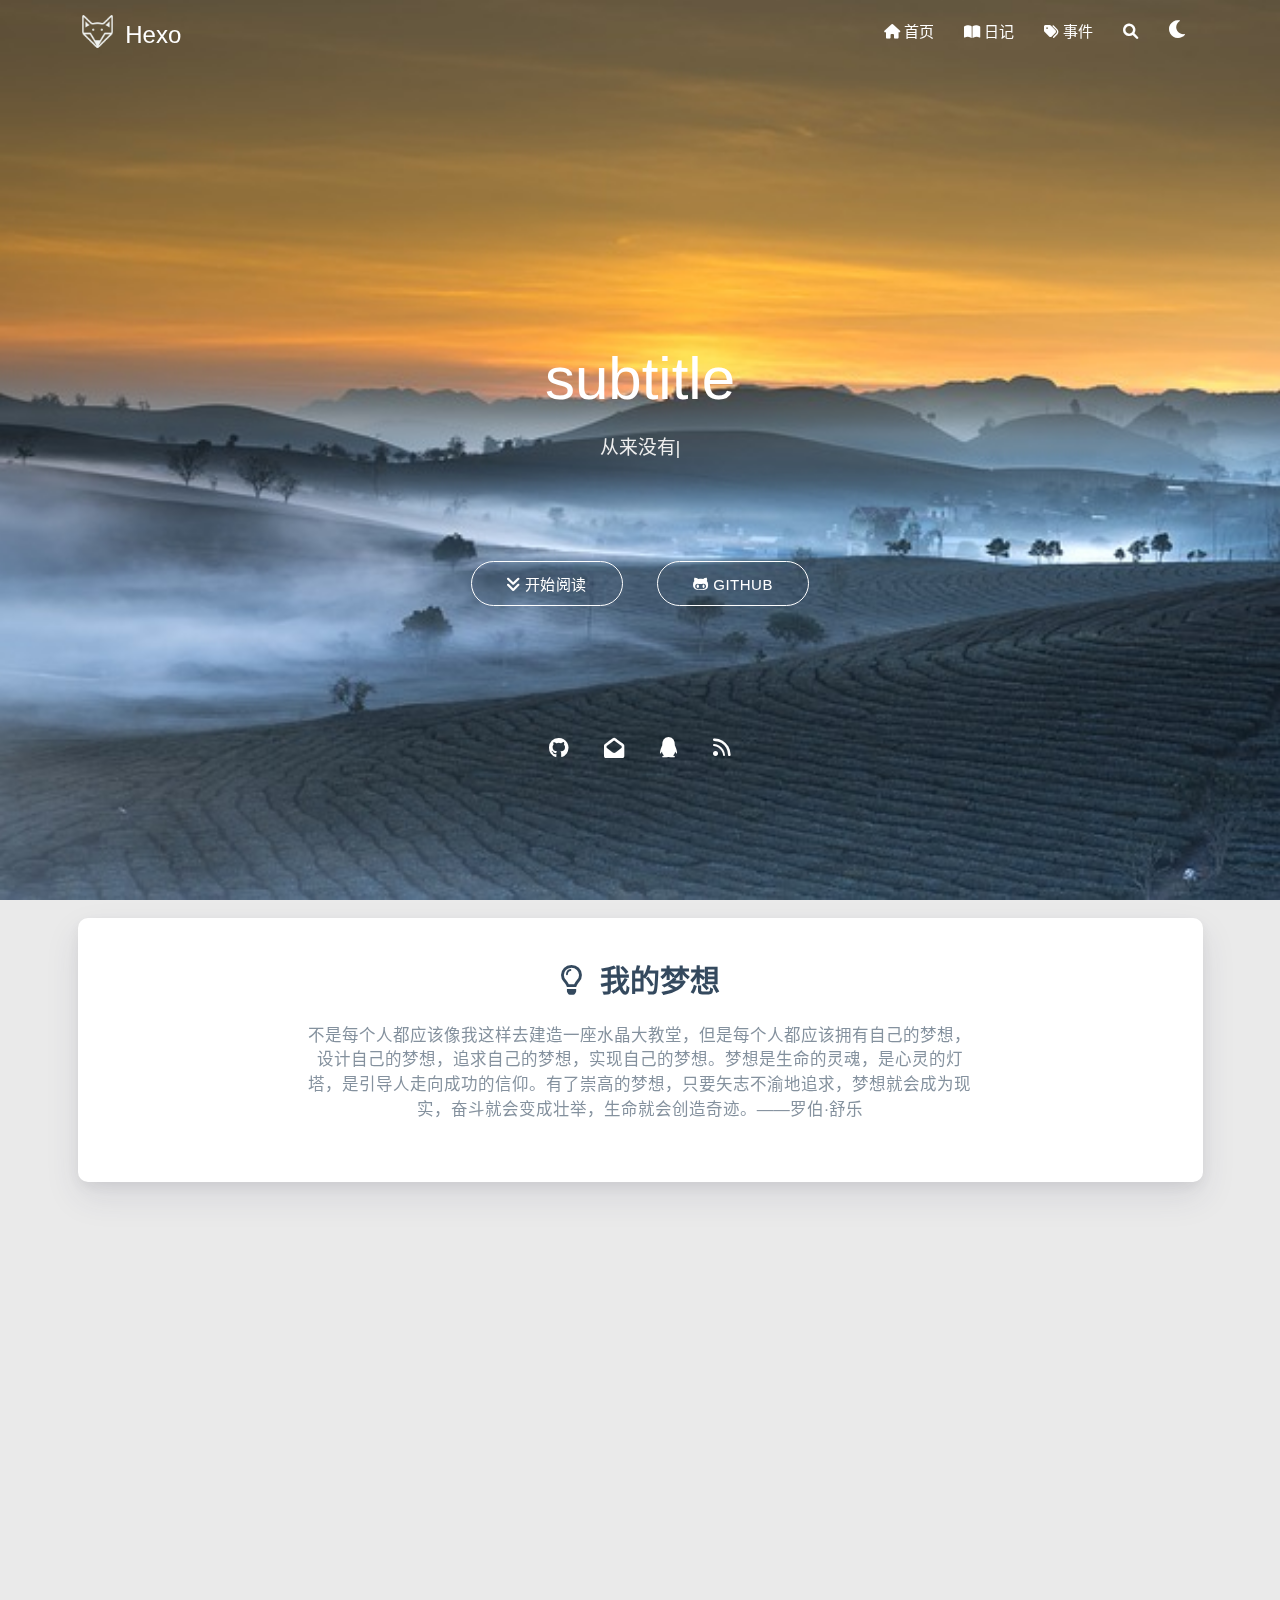
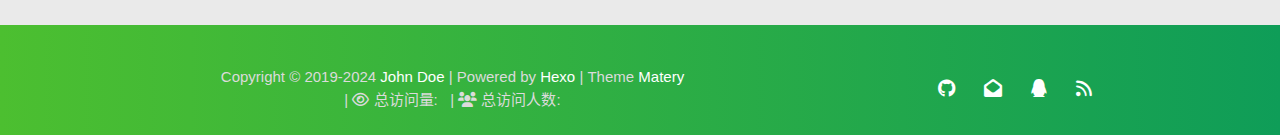
==== commit 7336971f: "Site updated: 2024-05-16 22:05:11" ====
--- a/index.html
+++ b/index.html
@@ -1,369 +1,881 @@
-<!DOCTYPE html>
-<html lang="en">
+<!DOCTYPE HTML>
+<html lang="zh-CN">
+
+
 <head>
-  <meta charset="UTF-8">
-<meta name="viewport" content="width=device-width, initial-scale=1, maximum-scale=2">
-<meta name="theme-color" content="#222">
-<meta name="generator" content="Hexo 7.1.1">
-  <link rel="apple-touch-icon" sizes="180x180" href="/images/apple-touch-icon-next.png">
-  <link rel="icon" type="image/png" sizes="32x32" href="/images/favicon-32x32-next.png">
-  <link rel="icon" type="image/png" sizes="16x16" href="/images/favicon-16x16-next.png">
-  <link rel="mask-icon" href="/images/logo.svg" color="#222">
-
-<link rel="stylesheet" href="/css/main.css">
-
-
-<link rel="stylesheet" href="/lib/font-awesome/css/all.min.css">
-
-<script id="hexo-configurations">
-    var NexT = window.NexT || {};
-    var CONFIG = {"hostname":"example.com","root":"/","scheme":"Muse","version":"7.8.0","exturl":false,"sidebar":{"position":"left","display":"post","padding":18,"offset":12,"onmobile":false},"copycode":{"enable":false,"show_result":false,"style":null},"back2top":{"enable":true,"sidebar":false,"scrollpercent":false},"bookmark":{"enable":false,"color":"#222","save":"auto"},"fancybox":false,"mediumzoom":false,"lazyload":false,"pangu":false,"comments":{"style":"tabs","active":null,"storage":true,"lazyload":false,"nav":null},"algolia":{"hits":{"per_page":10},"labels":{"input_placeholder":"Search for Posts","hits_empty":"We didn't find any results for the search: ${query}","hits_stats":"${hits} results found in ${time} ms"}},"localsearch":{"enable":false,"trigger":"auto","top_n_per_article":1,"unescape":false,"preload":false},"motion":{"enable":true,"async":false,"transition":{"post_block":"fadeIn","post_header":"slideDownIn","post_body":"slideDownIn","coll_header":"slideLeftIn","sidebar":"slideUpIn"}}};
-  </script>
-
-  <meta property="og:type" content="website">
-<meta property="og:title" content="Hexo">
-<meta property="og:url" content="http://example.com/index.html">
-<meta property="og:site_name" content="Hexo">
-<meta property="og:locale" content="en_US">
-<meta property="article:author" content="John Doe">
-<meta name="twitter:card" content="summary">
-
-<link rel="canonical" href="http://example.com/">
-
-
-<script id="page-configurations">
-  // https://hexo.io/docs/variables.html
-  CONFIG.page = {
-    sidebar: "",
-    isHome : true,
-    isPost : false,
-    lang   : 'en'
-  };
+    <meta charset="utf-8">
+    <meta name="keywords" content="Hexo">
+    <meta name="description" content="Hexo">
+    <meta http-equiv="X-UA-Compatible" content="IE=edge">
+    <meta name="viewport" content="width=device-width, initial-scale=1.0, user-scalable=no">
+    <meta name="renderer" content="webkit|ie-stand|ie-comp">
+    <meta name="mobile-web-app-capable" content="yes">
+    <meta name="format-detection" content="telephone=no">
+    <meta name="apple-mobile-web-app-capable" content="yes">
+    <meta name="apple-mobile-web-app-status-bar-style" content="black-translucent">
+    <meta name="referrer" content="no-referrer-when-downgrade">
+    <!-- Global site tag (gtag.js) - Google Analytics -->
+
+
+    <title>Hexo</title>
+    <link rel="icon" type="image/png" href="/favicon.png">
+    
+
+
+    <!-- index cover -->
+    <!-- <link rel="stylesheet preload" type="text/css" href="/css/indexcover.css"> -->
+    <style>
+        .carousel-control {
+            width: 45px;
+            height: 45px;
+            line-height: 55px;
+            border-radius: 45px;
+            background: transparent;
+            cursor: pointer;
+            z-index: 100;
+        }
+        
+        #prev-cover {
+            position: absolute;
+            top: 48%;
+            left: 8px;
+        }
+        
+        #next-cover {
+            position: absolute;
+            top: 48%;
+            right: 8px;;
+        }
+        
+        #prev-cover i {
+            margin-right: 3px;
+        }
+        
+        #next-cover i {
+            margin-left: 3px;
+        }
+        
+        .carousel-control:hover {
+            background-color: rgba(0, 0, 0, .4);
+        }
+        
+        .carousel-control i {
+            color: #fff;
+            font-size: 2.4rem;
+        }
+    </style>
+
+
+
+<link rel="stylesheet" type="text/css" href="/libs/awesome/css/all.min.css">
+<link rel="stylesheet" type="text/css" href="/libs/materialize/materialize.min.css">
+<link rel="stylesheet" type="text/css" href="/libs/aos/aos.css">
+<link rel="stylesheet" type="text/css" href="/libs/animate/animate.min.css">
+<link rel="stylesheet" type="text/css" href="/libs/lightGallery/css/lightgallery.min.css">
+<link rel="stylesheet" type="text/css" href="/css/matery.css">
+<link rel="stylesheet" type="text/css" href="/css/my.css">
+<link rel="stylesheet" type="text/css" href="/css/dark.css" media="none" onload="if(media!='all')media='all'">
+
+
+
+
+    <link rel="stylesheet" href="/libs/tocbot/tocbot.css">
+    <link rel="stylesheet" href="/css/post.css">
+
+
+
+
+
+
+    <script src="/libs/jquery/jquery-3.6.0.min.js"></script>
+
+<meta name="generator" content="Hexo 7.1.1"></head>
+
+
+<body>
+    <header class="navbar-fixed">
+    <nav id="headNav" class="bg-color nav-transparent">
+        <div id="navContainer" class="nav-wrapper container">
+            <div class="brand-logo">
+                <a href="/" class="waves-effect waves-light">
+                    
+                    <img src="/medias/logo.png" class="logo-img" alt="LOGO">
+                    
+                    <span class="logo-span">Hexo</span>
+                </a>
+            </div>
+            
+
+<a href="#" data-target="mobile-nav" class="sidenav-trigger button-collapse"><i class="fas fa-bars"></i></a>
+<ul class="right nav-menu">
+  
+  <li class="hide-on-med-and-down nav-item">
+    
+    <a href="/" class="waves-effect waves-light">
+      
+      <i class="fas fa-home" style="zoom: 0.6;"></i>
+      
+      <span>首页</span>
+    </a>
+    
+  </li>
+  
+  <li class="hide-on-med-and-down nav-item">
+    
+    <a href="/diary" class="waves-effect waves-light">
+      
+      <i class="fas fa-book-open" style="zoom: 0.6;"></i>
+      
+      <span>日记</span>
+    </a>
+    
+  </li>
+  
+  <li class="hide-on-med-and-down nav-item">
+    
+    <a href="/event" class="waves-effect waves-light">
+      
+      <i class="fas fa-tags" style="zoom: 0.6;"></i>
+      
+      <span>事件</span>
+    </a>
+    
+  </li>
+  
+  <li>
+    <a href="#searchModal" class="modal-trigger waves-effect waves-light">
+      <i id="searchIcon" class="fas fa-search" title="搜索" style="zoom: 0.85;"></i>
+    </a>
+  </li>
+  <li>
+    <a href="javascript:;" class="waves-effect waves-light" onclick="switchNightMode()" title="深色/浅色模式" >
+      <i id="sum-moon-icon" class="fas fa-sun" style="zoom: 0.85;"></i>
+    </a>
+  </li>
+</ul>
+
+
+<div id="mobile-nav" class="side-nav sidenav">
+
+    <div class="mobile-head bg-color">
+        
+        <img src="/medias/logo.png" class="logo-img circle responsive-img">
+        
+        <div class="logo-name">Hexo</div>
+        <div class="logo-desc">
+            
+            Never really desperate, only the lost of the soul.
+            
+        </div>
+    </div>
+
+    <ul class="menu-list mobile-menu-list">
+        
+        <li class="m-nav-item">
+	  
+		<a href="/" class="waves-effect waves-light">
+			
+			    <i class="fa-fw fas fa-home"></i>
+			
+			首页
+		</a>
+          
+        </li>
+        
+        <li class="m-nav-item">
+	  
+		<a href="/diary" class="waves-effect waves-light">
+			
+			    <i class="fa-fw fas fa-book-open"></i>
+			
+			日记
+		</a>
+          
+        </li>
+        
+        <li class="m-nav-item">
+	  
+		<a href="/event" class="waves-effect waves-light">
+			
+			    <i class="fa-fw fas fa-tags"></i>
+			
+			事件
+		</a>
+          
+        </li>
+        
+        
+        <li><div class="divider"></div></li>
+        <li>
+            <a href="https://github.com/blinkfox/hexo-theme-matery" class="waves-effect waves-light" target="_blank">
+                <i class="fab fa-github-square fa-fw"></i>Fork Me
+            </a>
+        </li>
+        
+    </ul>
+</div>
+
+
+        </div>
+
+        
+            <style>
+    .nav-transparent .github-corner {
+        display: none !important;
+    }
+
+    .github-corner {
+        position: absolute;
+        z-index: 10;
+        top: 0;
+        right: 0;
+        border: 0;
+        transform: scale(1.1);
+    }
+
+    .github-corner svg {
+        color: #0f9d58;
+        fill: #fff;
+        height: 64px;
+        width: 64px;
+    }
+
+    .github-corner:hover .octo-arm {
+        animation: a 0.56s ease-in-out;
+    }
+
+    .github-corner .octo-arm {
+        animation: none;
+    }
+
+    @keyframes a {
+        0%,
+        to {
+            transform: rotate(0);
+        }
+        20%,
+        60% {
+            transform: rotate(-25deg);
+        }
+        40%,
+        80% {
+            transform: rotate(10deg);
+        }
+    }
+</style>
+
+<a href="https://github.com/blinkfox/hexo-theme-matery" class="github-corner tooltipped hide-on-med-and-down" target="_blank"
+   data-tooltip="Fork Me" data-position="left" data-delay="50">
+    <svg viewBox="0 0 250 250" aria-hidden="true">
+        <path d="M0,0 L115,115 L130,115 L142,142 L250,250 L250,0 Z"></path>
+        <path d="M128.3,109.0 C113.8,99.7 119.0,89.6 119.0,89.6 C122.0,82.7 120.5,78.6 120.5,78.6 C119.2,72.0 123.4,76.3 123.4,76.3 C127.3,80.9 125.5,87.3 125.5,87.3 C122.9,97.6 130.6,101.9 134.4,103.2"
+              fill="currentColor" style="transform-origin: 130px 106px;" class="octo-arm"></path>
+        <path d="M115.0,115.0 C114.9,115.1 118.7,116.5 119.8,115.4 L133.7,101.6 C136.9,99.2 139.9,98.4 142.2,98.6 C133.8,88.0 127.5,74.4 143.8,58.0 C148.5,53.4 154.0,51.2 159.7,51.0 C160.3,49.4 163.2,43.6 171.4,40.1 C171.4,40.1 176.1,42.5 178.8,56.2 C183.1,58.6 187.2,61.8 190.9,65.4 C194.5,69.0 197.7,73.2 200.1,77.6 C213.8,80.2 216.3,84.9 216.3,84.9 C212.7,93.1 206.9,96.0 205.4,96.6 C205.1,102.4 203.0,107.8 198.3,112.5 C181.9,128.9 168.3,122.5 157.7,114.1 C157.9,116.9 156.7,120.9 152.7,124.9 L141.0,136.5 C139.8,137.7 141.6,141.9 141.8,141.8 Z"
+              fill="currentColor" class="octo-body"></path>
+    </svg>
+</a>
+        
+    </nav>
+
+</header>
+
+    
+
+
+<div class="carousel carousel-slider center index-cover" data-indicators="true" style="margin-top: -64px;">
+    
+
+    <div class="carousel-item  white-text bg-cover about-cover">
+        <div class="container">
+            <div class="row">
+    <div class="col s10 offset-s1 m8 offset-m2 l8 offset-l2">
+        <div class="brand">
+            <div class="title center-align">
+                
+                    subtitle
+                
+            </div>
+
+            <div class="description center-align">
+                
+                <span id="subtitle"></span>
+                <script src="/libs/typed/typed.js"></script>
+                <script>
+                    var typed = new Typed("#subtitle", {
+                        strings: [ 
+                            
+                                "从来没有真正的绝境, 只有心灵的迷途",
+                            
+                                "Never really desperate, only the lost of the soul",
+                            
+                        ],
+                        startDelay: 300,
+                        typeSpeed: 100,
+                        loop: true,
+                        backSpeed: 50,
+                        showCursor: true
+                    });
+                </script>
+                
+            </div>
+        </div>
+    </div>
+</div>
+
+
+<script>
+    // 每天切换 banner 图.  Switch banner image every day.
+    var bannerUrl = "/medias/banner/" + new Date().getDay() + '.jpg';
+    $('.bg-cover').css('background-image', 'url(' + bannerUrl + ')');
 </script>
-
-  <title>Hexo</title>
-  
-
-
-
-
-
-
-  <noscript>
-  <style>
-  .use-motion .brand,
-  .use-motion .menu-item,
-  .sidebar-inner,
-  .use-motion .post-block,
-  .use-motion .pagination,
-  .use-motion .comments,
-  .use-motion .post-header,
-  .use-motion .post-body,
-  .use-motion .collection-header { opacity: initial; }
-
-  .use-motion .site-title,
-  .use-motion .site-subtitle {
-    opacity: initial;
-    top: initial;
-  }
-
-  .use-motion .logo-line-before i { left: initial; }
-  .use-motion .logo-line-after i { right: initial; }
-  </style>
-</noscript>
-
-</head>
-
-<body itemscope itemtype="http://schema.org/WebPage">
-  <div class="container use-motion">
-    <div class="headband"></div>
-
-    <header class="header" itemscope itemtype="http://schema.org/WPHeader">
-      <div class="header-inner"><div class="site-brand-container">
-  <div class="site-nav-toggle">
-    <div class="toggle" aria-label="Toggle navigation bar">
-      <span class="toggle-line toggle-line-first"></span>
-      <span class="toggle-line toggle-line-middle"></span>
-      <span class="toggle-line toggle-line-last"></span>
+<script>
+    
+      var bannerUrl = "/medias/featureimages/" + Math.floor(Math.random() * 24) + '.jpg';
+    
+    $('.bg-cover.about-cover').css('background-image', 'url(' + bannerUrl + ')');
+
+</script>
+
+
+
+            <div class="cover-btns">
+                <a href="#indexCard" class="waves-effect waves-light btn">
+                    <i class="fa fa-angle-double-down"></i>开始阅读
+                </a>
+
+                
+                    <a href="https://github.com/blinkfox/hexo-theme-matery" class="waves-effect waves-light btn" target="_blank">
+                        <i class="fab fa-github-alt"></i>Github
+                    </a>
+                
+            </div>
+            <div class="cover-social-link">
+    <a href="https://github.com/blinkfox" class="tooltipped" target="_blank" data-tooltip="访问我的GitHub" data-position="top" data-delay="50">
+        <i class="fab fa-github"></i>
+    </a>
+
+
+
+    <a href="mailto:1181062873@qq.com" class="tooltipped" target="_blank" data-tooltip="邮件联系我" data-position="top" data-delay="50">
+        <i class="fas fa-envelope-open"></i>
+    </a>
+
+
+
+
+
+
+
+    <a href="tencent://AddContact/?fromId=50&fromSubId=1&subcmd=all&uin=1181062873" class="tooltipped" target="_blank" data-tooltip="QQ联系我: 1181062873" data-position="top" data-delay="50">
+        <i class="fab fa-qq"></i>
+    </a>
+
+
+
+
+
+
+
+    <a href="/atom.xml" class="tooltipped" target="_blank" data-tooltip="RSS 订阅" data-position="top" data-delay="50">
+        <i class="fas fa-rss"></i>
+    </a>
+
+</div>
+        </div>
     </div>
-  </div>
-
-  <div class="site-meta">
-
-    <a href="/" class="brand" rel="start">
-      <span class="logo-line-before"><i></i></span>
-      <h1 class="site-title">Hexo</h1>
-      <span class="logo-line-after"><i></i></span>
-    </a>
-  </div>
-
-  <div class="site-nav-right">
-    <div class="toggle popup-trigger">
+
+    
+</div>
+
+<script>
+    $(function () {
+        let coverSlider = $('.carousel');
+
+        //用户触摸轮播自动 restartPlay 是否生效
+        let initUserPressedOrDraggedActive = false
+
+        //用户触摸轮播自动 restartPlay
+        function initUserPressedOrDragged(instance) {
+            setInterval(() => {
+                if (instance.pressed || instance.dragged) {
+                    // console.log('initUserPressedOrDragged: ',instance.pressed,instance.dragged)
+                    restartPlay()
+                }
+            }, 1000)
+        }
+
+        coverSlider.carousel({
+            duration: Number('120'),
+            fullWidth: true,
+            indicators: 'true' === 'true',
+            onCycleTo() {
+                if (!initUserPressedOrDraggedActive) {
+                    // console.log('initUserPressedOrDraggedActive')
+                    initUserPressedOrDragged(this)
+                    initUserPressedOrDraggedActive = true
+                }
+            },
+        })
+
+        let carouselIntervalId;
+        
+        // Loop to call the next cover article picture.
+        let autoCarousel = function () {
+            carouselIntervalId = setInterval(function () {
+                coverSlider.carousel('next');
+            }, 5000);
+        };
+        autoCarousel();
+        
+
+        function restartPlay() {
+            
+            clearInterval(carouselIntervalId);
+            autoCarousel();
+            
+        };
+
+        
+        // prev and next cover post.
+        $('#prev-cover').click(function () {
+            coverSlider.carousel('prev');
+            restartPlay();
+        });
+        $('#next-cover').click(function () {
+            coverSlider.carousel('next');
+            restartPlay();
+        });
+        
+    });
+</script>
+
+
+
+<main class="content">
+
+    
+    <div id="indexCard" class="index-card">
+        <div class="container ">
+            <div class="card">
+                <div class="card-content">
+                    
+                        <div class="dream">
+    
+    <div class="title center-align">
+        <i class="far fa-lightbulb"></i>&nbsp;&nbsp;我的梦想
     </div>
-  </div>
-</div>
-
-
-
-
-<nav class="site-nav">
-  <ul id="menu" class="main-menu menu">
-        <li class="menu-item menu-item-home">
-
-    <a href="/" rel="section"><i class="fa fa-home fa-fw"></i>Home</a>
-
-  </li>
-        <li class="menu-item menu-item-archives">
-
-    <a href="/archives/" rel="section"><i class="fa fa-archive fa-fw"></i>Archives</a>
-
-  </li>
-  </ul>
-</nav>
-
-
-
-
-</div>
-    </header>
-
-    
-  <div class="back-to-top">
-    <i class="fa fa-arrow-up"></i>
-    <span>0%</span>
-  </div>
-
-
-    <main class="main">
-      <div class="main-inner">
-        <div class="content-wrap">
-          
-
-          <div class="content index posts-expand">
-            
-      
-  
-  
-  <article itemscope itemtype="http://schema.org/Article" class="post-block" lang="en">
-    <link itemprop="mainEntityOfPage" href="http://example.com/2024/03/13/hello-world/">
-
-    <span hidden itemprop="author" itemscope itemtype="http://schema.org/Person">
-      <meta itemprop="image" content="/images/avatar.gif">
-      <meta itemprop="name" content="John Doe">
-      <meta itemprop="description" content="">
-    </span>
-
-    <span hidden itemprop="publisher" itemscope itemtype="http://schema.org/Organization">
-      <meta itemprop="name" content="Hexo">
-    </span>
-      <header class="post-header">
-        <h2 class="post-title" itemprop="name headline">
-          
-            <a href="/2024/03/13/hello-world/" class="post-title-link" itemprop="url">Hello World</a>
-        </h2>
-
-        <div class="post-meta">
-            <span class="post-meta-item">
-              <span class="post-meta-item-icon">
-                <i class="far fa-calendar"></i>
-              </span>
-              <span class="post-meta-item-text">Posted on</span>
-
-              <time title="Created: 2024-03-13 18:21:40" itemprop="dateCreated datePublished" datetime="2024-03-13T18:21:40+08:00">2024-03-13</time>
+    
+    <div class="row">
+        <div class="col l8 offset-l2 m10 offset-m1 s10 offset-s1 center-align text">
+            不是每个人都应该像我这样去建造一座水晶大教堂，但是每个人都应该拥有自己的梦想，设计自己的梦想，追求自己的梦想，实现自己的梦想。梦想是生命的灵魂，是心灵的灯塔，是引导人走向成功的信仰。有了崇高的梦想，只要矢志不渝地追求，梦想就会成为现实，奋斗就会变成壮举，生命就会创造奇迹。——罗伯·舒乐
+        </div>
+    </div>
+</div>
+
+                    
+
+                    
+
+                    
+
+                    
+                    <div id="recommend-sections" class="recommend">
+                        
+
+
+
+                    </div>
+                    
+                </div>
+            </div>
+        </div>
+    </div>
+    
+
+    
+
+    <!-- 所有文章卡片 -->
+    <article id="articles" class="container articles">
+        <div class="row article-row">
+            
+             <!-- 隐藏某个文章 -->
+            <div class="article col s12 m6 l4" data-aos="zoom-in">
+                <div class="card">
+                    <a href="/2024/03/13/hello-world/">
+                        <div class="card-image">
+                            
+                            
+                            <img src="/medias/featureimages/12.jpg" class="responsive-img" alt="Hello World">
+                            
+                            <span class="card-title">Hello World</span>
+                        </div>
+                    </a>
+
+                    <div class="card-content article-content">
+                        <div class="summary block-with-text">
+                            
+                                Welcome to Hexo! This is your very first post. Check documentation for more info. If you get any problems when using Hex
+                            
+                        </div>
+                        <div class="publish-info">
+                            <span class="publish-date">
+                                <i class="far fa-clock fa-fw icon-date"></i>2024-03-13
+                            </span>
+                            <span class="publish-author">
+                                
+                                <i class="fas fa-user fa-fw"></i>
+                                John Doe
+                                
+                            </span>
+                        </div>
+                    </div>
+
+                    
+                </div>
+            </div>
+              <!-- 隐藏某个文章 -->
+            
+        </div>
+    </article>
+
+</main>
+
+
+
+
+    <footer class="page-footer bg-color">
+    
+        <link rel="stylesheet" href="/libs/aplayer/APlayer.min.css">
+<style>
+    .aplayer .aplayer-lrc p {
+        
+        display: none;
+        
+        font-size: 12px;
+        font-weight: 700;
+        line-height: 16px !important;
+    }
+
+    .aplayer .aplayer-lrc p.aplayer-lrc-current {
+        
+        display: none;
+        
+        font-size: 15px;
+        color: #42b983;
+    }
+
+    
+    .aplayer.aplayer-fixed.aplayer-narrow .aplayer-body {
+        left: -66px !important;
+    }
+
+    .aplayer.aplayer-fixed.aplayer-narrow .aplayer-body:hover {
+        left: 0px !important;
+    }
+
+    
+</style>
+<div class="">
+    
+    <div class="row">
+        <meting-js class="col l8 offset-l2 m10 offset-m1 s12"
+                   server="netease"
+                   type="playlist"
+                   id="503838841"
+                   fixed='true'
+                   autoplay='false'
+                   theme='#42b983'
+                   loop='all'
+                   order='random'
+                   preload='auto'
+                   volume='0.7'
+                   list-folded='true'
+        >
+        </meting-js>
+    </div>
+</div>
+
+<script src="/libs/aplayer/APlayer.min.js"></script>
+<script src="/libs/aplayer/Meting.min.js"></script>
+
+    
+
+    <div class="container row center-align"
+         style="margin-bottom: 0px !important;">
+        <div class="col s12 m8 l8 copy-right">
+            Copyright&nbsp;&copy;
+            
+                <span id="year">2019-2024</span>
+            
+            <a href="/about" target="_blank">John Doe</a>
+            |&nbsp;Powered by&nbsp;<a href="https://hexo.io/" target="_blank">Hexo</a>
+            |&nbsp;Theme&nbsp;<a href="https://github.com/blinkfox/hexo-theme-matery" target="_blank">Matery</a>
+            
+            <br>
+            
+            
+            
+                
+            
+            
+                <span id="busuanzi_container_site_pv">
+                &nbsp;|&nbsp;<i class="far fa-eye"></i>&nbsp;总访问量:&nbsp;
+                    <span id="busuanzi_value_site_pv" class="white-color"></span>
             </span>
-
-          
-
+            
+            
+                <span id="busuanzi_container_site_uv">
+                &nbsp;|&nbsp;<i class="fas fa-users"></i>&nbsp;总访问人数:&nbsp;
+                    <span id="busuanzi_value_site_uv" class="white-color"></span>
+            </span>
+            
+            <br>
+
+            <!-- 运行天数提醒. -->
+            
+            <br>
+            
         </div>
-      </header>
-
-    
-    
-    
-    <div class="post-body" itemprop="articleBody">
-
-      
-          <p>Welcome to <a target="_blank" rel="noopener" href="https://hexo.io/">Hexo</a>! This is your very first post. Check <a target="_blank" rel="noopener" href="https://hexo.io/docs/">documentation</a> for more info. If you get any problems when using Hexo, you can find the answer in <a target="_blank" rel="noopener" href="https://hexo.io/docs/troubleshooting.html">troubleshooting</a> or you can ask me on <a target="_blank" rel="noopener" href="https://github.com/hexojs/hexo/issues">GitHub</a>.</p>
-<h2 id="Quick-Start"><a href="#Quick-Start" class="headerlink" title="Quick Start"></a>Quick Start</h2><h3 id="Create-a-new-post"><a href="#Create-a-new-post" class="headerlink" title="Create a new post"></a>Create a new post</h3><figure class="highlight bash"><table><tr><td class="gutter"><pre><span class="line">1</span><br></pre></td><td class="code"><pre><span class="line">$ hexo new <span class="string">&quot;My New Post&quot;</span></span><br></pre></td></tr></table></figure>
-
-<p>More info: <a target="_blank" rel="noopener" href="https://hexo.io/docs/writing.html">Writing</a></p>
-<h3 id="Run-server"><a href="#Run-server" class="headerlink" title="Run server"></a>Run server</h3><figure class="highlight bash"><table><tr><td class="gutter"><pre><span class="line">1</span><br></pre></td><td class="code"><pre><span class="line">$ hexo server</span><br></pre></td></tr></table></figure>
-
-<p>More info: <a target="_blank" rel="noopener" href="https://hexo.io/docs/server.html">Server</a></p>
-<h3 id="Generate-static-files"><a href="#Generate-static-files" class="headerlink" title="Generate static files"></a>Generate static files</h3><figure class="highlight bash"><table><tr><td class="gutter"><pre><span class="line">1</span><br></pre></td><td class="code"><pre><span class="line">$ hexo generate</span><br></pre></td></tr></table></figure>
-
-<p>More info: <a target="_blank" rel="noopener" href="https://hexo.io/docs/generating.html">Generating</a></p>
-<h3 id="Deploy-to-remote-sites"><a href="#Deploy-to-remote-sites" class="headerlink" title="Deploy to remote sites"></a>Deploy to remote sites</h3><figure class="highlight bash"><table><tr><td class="gutter"><pre><span class="line">1</span><br></pre></td><td class="code"><pre><span class="line">$ hexo deploy</span><br></pre></td></tr></table></figure>
-
-<p>More info: <a target="_blank" rel="noopener" href="https://hexo.io/docs/one-command-deployment.html">Deployment</a></p>
-
-      
+        <div class="col s12 m4 l4 social-link social-statis">
+    <a href="https://github.com/blinkfox" class="tooltipped" target="_blank" data-tooltip="访问我的GitHub" data-position="top" data-delay="50">
+        <i class="fab fa-github"></i>
+    </a>
+
+
+
+    <a href="mailto:1181062873@qq.com" class="tooltipped" target="_blank" data-tooltip="邮件联系我" data-position="top" data-delay="50">
+        <i class="fas fa-envelope-open"></i>
+    </a>
+
+
+
+
+
+
+
+    <a href="tencent://AddContact/?fromId=50&fromSubId=1&subcmd=all&uin=1181062873" class="tooltipped" target="_blank" data-tooltip="QQ联系我: 1181062873" data-position="top" data-delay="50">
+        <i class="fab fa-qq"></i>
+    </a>
+
+
+
+
+
+
+
+    <a href="/atom.xml" class="tooltipped" target="_blank" data-tooltip="RSS 订阅" data-position="top" data-delay="50">
+        <i class="fas fa-rss"></i>
+    </a>
+
+</div>
     </div>
-
-    
-    
-    
-      <footer class="post-footer">
-        <div class="post-eof"></div>
-      </footer>
-  </article>
-  
-  
-  
-
-
-  
-
-
-
-          </div>
-          
+</footer>
+
+<div class="progress-bar"></div>
+
+
+    <!-- 搜索遮罩框 -->
+<div id="searchModal" class="modal">
+    <div class="modal-content">
+        <div class="search-header">
+            <span class="title"><i class="fas fa-search"></i>&nbsp;&nbsp;搜索</span>
+            <input type="search" id="searchInput" name="s" placeholder="请输入搜索的关键字"
+                   class="search-input">
+        </div>
+        <div id="searchResult"></div>
+    </div>
+</div>
+
+<script type="text/javascript">
+$(function () {
+    var searchFunc = function (path, search_id, content_id) {
+        'use strict';
+        $.ajax({
+            url: path,
+            dataType: "xml",
+            success: function (xmlResponse) {
+                // get the contents from search data
+                var datas = $("entry", xmlResponse).map(function () {
+                    return {
+                        title: $("title", this).text(),
+                        content: $("content", this).text(),
+                        url: $("url", this).text()
+                    };
+                }).get();
+                var $input = document.getElementById(search_id);
+                var $resultContent = document.getElementById(content_id);
+                $input.addEventListener('input', function () {
+                    var str = '<ul class=\"search-result-list\">';
+                    var keywords = this.value.trim().toLowerCase().split(/[\s\-]+/);
+                    $resultContent.innerHTML = "";
+                    if (this.value.trim().length <= 0) {
+                        return;
+                    }
+                    // perform local searching
+                    datas.forEach(function (data) {
+                        var isMatch = true;
+                        var data_title = data.title.trim().toLowerCase();
+                        var data_content = data.content.trim().replace(/<[^>]+>/g, "").toLowerCase();
+                        var data_url = data.url;
+                        data_url = data_url.indexOf('/') === 0 ? data.url : '/' + data_url;
+                        var index_title = -1;
+                        var index_content = -1;
+                        var first_occur = -1;
+                        // only match artiles with not empty titles and contents
+                        if (data_title !== '' && data_content !== '') {
+                            keywords.forEach(function (keyword, i) {
+                                index_title = data_title.indexOf(keyword);
+                                index_content = data_content.indexOf(keyword);
+                                if (index_title < 0 && index_content < 0) {
+                                    isMatch = false;
+                                } else {
+                                    if (index_content < 0) {
+                                        index_content = 0;
+                                    }
+                                    if (i === 0) {
+                                        first_occur = index_content;
+                                    }
+                                }
+                            });
+                        }
+                        // show search results
+                        if (isMatch) {
+                            str += "<li><a href='" + data_url + "' class='search-result-title'>" + data_title + "</a>";
+                            var content = data.content.trim().replace(/<[^>]+>/g, "");
+                            if (first_occur >= 0) {
+                                // cut out 100 characters
+                                var start = first_occur - 20;
+                                var end = first_occur + 80;
+                                if (start < 0) {
+                                    start = 0;
+                                }
+                                if (start === 0) {
+                                    end = 100;
+                                }
+                                if (end > content.length) {
+                                    end = content.length;
+                                }
+                                var match_content = content.substr(start, end);
+                                // highlight all keywords
+                                keywords.forEach(function (keyword) {
+                                    var regS = new RegExp(keyword, "gi");
+                                    match_content = match_content.replace(regS, "<em class=\"search-keyword\">" + keyword + "</em>");
+                                });
+
+                                str += "<p class=\"search-result\">" + match_content + "...</p>"
+                            }
+                            str += "</li>";
+                        }
+                    });
+                    str += "</ul>";
+                    $resultContent.innerHTML = str;
+                });
+            }
+        });
+    };
+
+    searchFunc('/search.xml', 'searchInput', 'searchResult');
+});
+</script>
+
+    <!-- 白天和黑夜主题 -->
+<div class="stars-con">
+    <div id="stars"></div>
+    <div id="stars2"></div>
+    <div id="stars3"></div>  
+</div>
 
 <script>
-  window.addEventListener('tabs:register', () => {
-    let { activeClass } = CONFIG.comments;
-    if (CONFIG.comments.storage) {
-      activeClass = localStorage.getItem('comments_active') || activeClass;
-    }
-    if (activeClass) {
-      let activeTab = document.querySelector(`a[href="#comment-${activeClass}"]`);
-      if (activeTab) {
-        activeTab.click();
-      }
-    }
-  });
-  if (CONFIG.comments.storage) {
-    window.addEventListener('tabs:click', event => {
-      if (!event.target.matches('.tabs-comment .tab-content .tab-pane')) return;
-      let commentClass = event.target.classList[1];
-      localStorage.setItem('comments_active', commentClass);
-    });
-  }
+    function switchNightMode() {
+        $('<div class="Cuteen_DarkSky"><div class="Cuteen_DarkPlanet"></div></div>').appendTo($('body')),
+        setTimeout(function () {
+            $('body').hasClass('DarkMode') 
+            ? ($('body').removeClass('DarkMode'), localStorage.setItem('isDark', '0'), $('#sum-moon-icon').removeClass("fa-sun").addClass('fa-moon')) 
+            : ($('body').addClass('DarkMode'), localStorage.setItem('isDark', '1'), $('#sum-moon-icon').addClass("fa-sun").removeClass('fa-moon')),
+            
+            setTimeout(function () {
+            $('.Cuteen_DarkSky').fadeOut(1e3, function () {
+                $(this).remove()
+            })
+            }, 2e3)
+        })
+    }
 </script>
 
-        </div>
-          
-  
-  <div class="toggle sidebar-toggle">
-    <span class="toggle-line toggle-line-first"></span>
-    <span class="toggle-line toggle-line-middle"></span>
-    <span class="toggle-line toggle-line-last"></span>
-  </div>
-
-  <aside class="sidebar">
-    <div class="sidebar-inner">
-
-      <ul class="sidebar-nav motion-element">
-        <li class="sidebar-nav-toc">
-          Table of Contents
-        </li>
-        <li class="sidebar-nav-overview">
-          Overview
-        </li>
-      </ul>
-
-      <!--noindex-->
-      <div class="post-toc-wrap sidebar-panel">
-      </div>
-      <!--/noindex-->
-
-      <div class="site-overview-wrap sidebar-panel">
-        <div class="site-author motion-element" itemprop="author" itemscope itemtype="http://schema.org/Person">
-  <p class="site-author-name" itemprop="name">John Doe</p>
-  <div class="site-description" itemprop="description"></div>
-</div>
-<div class="site-state-wrap motion-element">
-  <nav class="site-state">
-      <div class="site-state-item site-state-posts">
-          <a href="/archives/">
-        
-          <span class="site-state-item-count">1</span>
-          <span class="site-state-item-name">posts</span>
-        </a>
-      </div>
-  </nav>
-</div>
-
-
-
-      </div>
-
-    </div>
-  </aside>
-  <div id="sidebar-dimmer"></div>
-
-
-      </div>
-    </main>
-
-    <footer class="footer">
-      <div class="footer-inner">
-        
-
-        
-
-<div class="copyright">
-  
-  &copy; 
-  <span itemprop="copyrightYear">2024</span>
-  <span class="with-love">
-    <i class="fa fa-heart"></i>
-  </span>
-  <span class="author" itemprop="copyrightHolder">John Doe</span>
-</div>
-  <div class="powered-by">Powered by <a href="https://hexo.io/" class="theme-link" rel="noopener" target="_blank">Hexo</a> & <a href="https://muse.theme-next.org/" class="theme-link" rel="noopener" target="_blank">NexT.Muse</a>
-  </div>
-
-        
-
-
-
-
-
-
-
-
-      </div>
-    </footer>
-  </div>
-
-  
-  <script src="/lib/anime.min.js"></script>
-  <script src="/lib/velocity/velocity.min.js"></script>
-  <script src="/lib/velocity/velocity.ui.min.js"></script>
-
-<script src="/js/utils.js"></script>
-
-<script src="/js/motion.js"></script>
-
-
-<script src="/js/schemes/muse.js"></script>
-
-
-<script src="/js/next-boot.js"></script>
-
-
-
-
-  
-
-
-
-
-
-
-
-
-
-
-
-
-
-
-
-  
-
-  
+    <!-- 回到顶部按钮 -->
+<div id="backTop" class="top-scroll">
+    <a class="btn-floating btn-large waves-effect waves-light" href="#!">
+        <i class="fas fa-arrow-up"></i>
+    </a>
+</div>
+
+
+    <script src="/libs/materialize/materialize.min.js"></script>
+    <script src="/libs/masonry/masonry.pkgd.min.js"></script>
+    <script src="/libs/aos/aos.js"></script>
+    <script src="/libs/scrollprogress/scrollProgress.min.js"></script>
+    <script src="/libs/lightGallery/js/lightgallery-all.min.js"></script>
+    <script src="/js/matery.js"></script>
+
+    
+
+    
+    
+    
+
+    <!-- 雪花特效 -->
+    
+
+    <!-- 鼠标星星特效 -->
+    
+
+     
+        <script src="https://ssl.captcha.qq.com/TCaptcha.js"></script>
+        <script src="/libs/others/TencentCaptcha.js"></script>
+        <button id="TencentCaptcha" data-appid="xxxxxxxxxx" data-cbfn="callback" type="button" hidden></button>
+    
+
+    <!-- Baidu Analytics -->
+
+    <!-- Baidu Push -->
+
+<script>
+    (function () {
+        var bp = document.createElement('script');
+        var curProtocol = window.location.protocol.split(':')[0];
+        if (curProtocol === 'https') {
+            bp.src = 'https://zz.bdstatic.com/linksubmit/push.js';
+        } else {
+            bp.src = 'http://push.zhanzhang.baidu.com/push.js';
+        }
+        var s = document.getElementsByTagName("script")[0];
+        s.parentNode.insertBefore(bp, s);
+    })();
+</script>
+
+    
+    <script src="/libs/others/clicklove.js" async="async"></script>
+    
+    
+    <script async src="/libs/others/busuanzi.pure.mini.js"></script>
+    
+
+    
+
+    
+
+    <!--腾讯兔小巢-->
+    
+    
+
+    
+
+    
+
+    
+    <script src="/libs/instantpage/instantpage.js" type="module"></script>
+    
 
 </body>
+
 </html>
--- a/css/indexcover.css
+++ b/css/indexcover.css
@@ -0,0 +1,41 @@
+.carousel-control {
+    width: 45px;
+    height: 45px;
+    line-height: 55px;
+    border-radius: 45px;
+    background: transparent;
+    cursor: pointer;
+    z-index: 100;
+    display: flex;
+    justify-content: center;
+    align-items: center;
+}
+
+#prev-cover {
+    position: absolute;
+    top: 48%;
+    left: 8px;
+}
+
+#next-cover {
+    position: absolute;
+    top: 48%;
+    right: 8px;;
+}
+
+#prev-cover i {
+    margin-right: 3px;
+}
+
+#next-cover i {
+    margin-left: 3px;
+}
+
+.carousel-control:hover {
+    background-color: rgba(0, 0, 0, .4);
+}
+
+.carousel-control i {
+    color: #fff;
+    font-size: 2.4rem;
+}--- a/libs/awesome/css/all.min.css
+++ b/libs/awesome/css/all.min.css
@@ -0,0 +1,6 @@
+/*!
+ * Font Awesome Free 6.1.2 by @fontawesome - https://fontawesome.com
+ * License - https://fontawesome.com/license/free (Icons: CC BY 4.0, Fonts: SIL OFL 1.1, Code: MIT License)
+ * Copyright 2022 Fonticons, Inc.
+ */
+.fa{font-family:var(--fa-style-family,"Font Awesome 6 Free");font-weight:var(--fa-style,900)}.fa,.fa-brands,.fa-duotone,.fa-light,.fa-regular,.fa-solid,.fa-thin,.fab,.fad,.fal,.far,.fas,.fat{-moz-osx-font-smoothing:grayscale;-webkit-font-smoothing:antialiased;display:var(--fa-display,inline-block);font-style:normal;font-variant:normal;line-height:1;text-rendering:auto}.fa-1x{font-size:1em}.fa-2x{font-size:2em}.fa-3x{font-size:3em}.fa-4x{font-size:4em}.fa-5x{font-size:5em}.fa-6x{font-size:6em}.fa-7x{font-size:7em}.fa-8x{font-size:8em}.fa-9x{font-size:9em}.fa-10x{font-size:10em}.fa-2xs{font-size:.625em;line-height:.1em;vertical-align:.225em}.fa-xs{font-size:.75em;line-height:.08333em;vertical-align:.125em}.fa-sm{font-size:.875em;line-height:.07143em;vertical-align:.05357em}.fa-lg{font-size:1.25em;line-height:.05em;vertical-align:-.075em}.fa-xl{font-size:1.5em;line-height:.04167em;vertical-align:-.125em}.fa-2xl{font-size:2em;line-height:.03125em;vertical-align:-.1875em}.fa-fw{text-align:center;width:1.25em}.fa-ul{list-style-type:none;margin-left:var(--fa-li-margin,2.5em);padding-left:0}.fa-ul>li{position:relative}.fa-li{left:calc(var(--fa-li-width, 2em)*-1);position:absolute;text-align:center;width:var(--fa-li-width,2em);line-height:inherit}.fa-border{border-radius:var(--fa-border-radius,.1em);border:var(--fa-border-width,.08em) var(--fa-border-style,solid) var(--fa-border-color,#eee);padding:var(--fa-border-padding,.2em .25em .15em)}.fa-pull-left{float:left;margin-right:var(--fa-pull-margin,.3em)}.fa-pull-right{float:right;margin-left:var(--fa-pull-margin,.3em)}.fa-beat{-webkit-animation-name:fa-beat;animation-name:fa-beat;-webkit-animation-delay:var(--fa-animation-delay,0);animation-delay:var(--fa-animation-delay,0);-webkit-animation-direction:var(--fa-animation-direction,normal);animation-direction:var(--fa-animation-direction,normal);-webkit-animation-duration:var(--fa-animation-duration,1s);animation-duration:var(--fa-animation-duration,1s);-webkit-animation-iteration-count:var(--fa-animation-iteration-count,infinite);animation-iteration-count:var(--fa-animation-iteration-count,infinite);-webkit-animation-timing-function:var(--fa-animation-timing,ease-in-out);animation-timing-function:var(--fa-animation-timing,ease-in-out)}.fa-bounce{-webkit-animation-name:fa-bounce;animation-name:fa-bounce;-webkit-animation-delay:var(--fa-animation-delay,0);animation-delay:var(--fa-animation-delay,0);-webkit-animation-direction:var(--fa-animation-direction,normal);animation-direction:var(--fa-animation-direction,normal);-webkit-animation-duration:var(--fa-animation-duration,1s);animation-duration:var(--fa-animation-duration,1s);-webkit-animation-iteration-count:var(--fa-animation-iteration-count,infinite);animation-iteration-count:var(--fa-animation-iteration-count,infinite);-webkit-animation-timing-function:var(--fa-animation-timing,cubic-bezier(.28,.84,.42,1));animation-timing-function:var(--fa-animation-timing,cubic-bezier(.28,.84,.42,1))}.fa-fade{-webkit-animation-name:fa-fade;animation-name:fa-fade;-webkit-animation-iteration-count:var(--fa-animation-iteration-count,infinite);animation-iteration-count:var(--fa-animation-iteration-count,infinite);-webkit-animation-timing-function:var(--fa-animation-timing,cubic-bezier(.4,0,.6,1));animation-timing-function:var(--fa-animation-timing,cubic-bezier(.4,0,.6,1))}.fa-beat-fade,.fa-fade{-webkit-animation-delay:var(--fa-animation-delay,0);animation-delay:var(--fa-animation-delay,0);-webkit-animation-direction:var(--fa-animation-direction,normal);animation-direction:var(--fa-animation-direction,normal);-webkit-animation-duration:var(--fa-animation-duration,1s);animation-duration:var(--fa-animation-duration,1s)}.fa-beat-fade{-webkit-animation-name:fa-beat-fade;animation-name:fa-beat-fade;-webkit-animation-iteration-count:var(--fa-animation-iteration-count,infinite);animation-iteration-count:var(--fa-animation-iteration-count,infinite);-webkit-animation-timing-function:var(--fa-animation-timing,cubic-bezier(.4,0,.6,1));animation-timing-function:var(--fa-animation-timing,cubic-bezier(.4,0,.6,1))}.fa-flip{-webkit-animation-name:fa-flip;animation-name:fa-flip;-webkit-animation-delay:var(--fa-animation-delay,0);animation-delay:var(--fa-animation-delay,0);-webkit-animation-direction:var(--fa-animation-direction,normal);animation-direction:var(--fa-animation-direction,normal);-webkit-animation-duration:var(--fa-animation-duration,1s);animation-duration:var(--fa-animation-duration,1s);-webkit-animation-iteration-count:var(--fa-animation-iteration-count,infinite);animation-iteration-count:var(--fa-animation-iteration-count,infinite);-webkit-animation-timing-function:var(--fa-animation-timing,ease-in-out);animation-timing-function:var(--fa-animation-timing,ease-in-out)}.fa-shake{-webkit-animation-name:fa-shake;animation-name:fa-shake;-webkit-animation-duration:var(--fa-animation-duration,1s);animation-duration:var(--fa-animation-duration,1s);-webkit-animation-iteration-count:var(--fa-animation-iteration-count,infinite);animation-iteration-count:var(--fa-animation-iteration-count,infinite);-webkit-animation-timing-function:var(--fa-animation-timing,linear);animation-timing-function:var(--fa-animation-timing,linear)}.fa-shake,.fa-spin{-webkit-animation-delay:var(--fa-animation-delay,0);animation-delay:var(--fa-animation-delay,0);-webkit-animation-direction:var(--fa-animation-direction,normal);animation-direction:var(--fa-animation-direction,normal)}.fa-spin{-webkit-animation-name:fa-spin;animation-name:fa-spin;-webkit-animation-duration:var(--fa-animation-duration,2s);animation-duration:var(--fa-animation-duration,2s);-webkit-animation-iteration-count:var(--fa-animation-iteration-count,infinite);animation-iteration-count:var(--fa-animation-iteration-count,infinite);-webkit-animation-timing-function:var(--fa-animation-timing,linear);animation-timing-function:var(--fa-animation-timing,linear)}.fa-spin-reverse{--fa-animation-direction:reverse}.fa-pulse,.fa-spin-pulse{-webkit-animation-name:fa-spin;animation-name:fa-spin;-webkit-animation-direction:var(--fa-animation-direction,normal);animation-direction:var(--fa-animation-direction,normal);-webkit-animation-duration:var(--fa-animation-duration,1s);animation-duration:var(--fa-animation-duration,1s);-webkit-animation-iteration-count:var(--fa-animation-iteration-count,infinite);animation-iteration-count:var(--fa-animation-iteration-count,infinite);-webkit-animation-timing-function:var(--fa-animation-timing,steps(8));animation-timing-function:var(--fa-animation-timing,steps(8))}@media (prefers-reduced-motion:reduce){.fa-beat,.fa-beat-fade,.fa-bounce,.fa-fade,.fa-flip,.fa-pulse,.fa-shake,.fa-spin,.fa-spin-pulse{-webkit-animation-delay:-1ms;animation-delay:-1ms;-webkit-animation-duration:1ms;animation-duration:1ms;-webkit-animation-iteration-count:1;animation-iteration-count:1;transition-delay:0s;transition-duration:0s}}@-webkit-keyframes fa-beat{0%,90%{-webkit-transform:scale(1);transform:scale(1)}45%{-webkit-transform:scale(var(--fa-beat-scale,1.25));transform:scale(var(--fa-beat-scale,1.25))}}@keyframes fa-beat{0%,90%{-webkit-transform:scale(1);transform:scale(1)}45%{-webkit-transform:scale(var(--fa-beat-scale,1.25));transform:scale(var(--fa-beat-scale,1.25))}}@-webkit-keyframes fa-bounce{0%{-webkit-transform:scale(1) translateY(0);transform:scale(1) translateY(0)}10%{-webkit-transform:scale(var(--fa-bounce-start-scale-x,1.1),var(--fa-bounce-start-scale-y,.9)) translateY(0);transform:scale(var(--fa-bounce-start-scale-x,1.1),var(--fa-bounce-start-scale-y,.9)) translateY(0)}30%{-webkit-transform:scale(var(--fa-bounce-jump-scale-x,.9),var(--fa-bounce-jump-scale-y,1.1)) translateY(var(--fa-bounce-height,-.5em));transform:scale(var(--fa-bounce-jump-scale-x,.9),var(--fa-bounce-jump-scale-y,1.1)) translateY(var(--fa-bounce-height,-.5em))}50%{-webkit-transform:scale(var(--fa-bounce-land-scale-x,1.05),var(--fa-bounce-land-scale-y,.95)) translateY(0);transform:scale(var(--fa-bounce-land-scale-x,1.05),var(--fa-bounce-land-scale-y,.95)) translateY(0)}57%{-webkit-transform:scale(1) translateY(var(--fa-bounce-rebound,-.125em));transform:scale(1) translateY(var(--fa-bounce-rebound,-.125em))}64%{-webkit-transform:scale(1) translateY(0);transform:scale(1) translateY(0)}to{-webkit-transform:scale(1) translateY(0);transform:scale(1) translateY(0)}}@keyframes fa-bounce{0%{-webkit-transform:scale(1) translateY(0);transform:scale(1) translateY(0)}10%{-webkit-transform:scale(var(--fa-bounce-start-scale-x,1.1),var(--fa-bounce-start-scale-y,.9)) translateY(0);transform:scale(var(--fa-bounce-start-scale-x,1.1),var(--fa-bounce-start-scale-y,.9)) translateY(0)}30%{-webkit-transform:scale(var(--fa-bounce-jump-scale-x,.9),var(--fa-bounce-jump-scale-y,1.1)) translateY(var(--fa-bounce-height,-.5em));transform:scale(var(--fa-bounce-jump-scale-x,.9),var(--fa-bounce-jump-scale-y,1.1)) translateY(var(--fa-bounce-height,-.5em))}50%{-webkit-transform:scale(var(--fa-bounce-land-scale-x,1.05),var(--fa-bounce-land-scale-y,.95)) translateY(0);transform:scale(var(--fa-bounce-land-scale-x,1.05),var(--fa-bounce-land-scale-y,.95)) translateY(0)}57%{-webkit-transform:scale(1) translateY(var(--fa-bounce-rebound,-.125em));transform:scale(1) translateY(var(--fa-bounce-rebound,-.125em))}64%{-webkit-transform:scale(1) translateY(0);transform:scale(1) translateY(0)}to{-webkit-transform:scale(1) translateY(0);transform:scale(1) translateY(0)}}@-webkit-keyframes fa-fade{50%{opacity:var(--fa-fade-opacity,.4)}}@keyframes fa-fade{50%{opacity:var(--fa-fade-opacity,.4)}}@-webkit-keyframes fa-beat-fade{0%,to{opacity:var(--fa-beat-fade-opacity,.4);-webkit-transform:scale(1);transform:scale(1)}50%{opacity:1;-webkit-transform:scale(var(--fa-beat-fade-scale,1.125));transform:scale(var(--fa-beat-fade-scale,1.125))}}@keyframes fa-beat-fade{0%,to{opacity:var(--fa-beat-fade-opacity,.4);-webkit-transform:scale(1);transform:scale(1)}50%{opacity:1;-webkit-transform:scale(var(--fa-beat-fade-scale,1.125));transform:scale(var(--fa-beat-fade-scale,1.125))}}@-webkit-keyframes fa-flip{50%{-webkit-transform:rotate3d(var(--fa-flip-x,0),var(--fa-flip-y,1),var(--fa-flip-z,0),var(--fa-flip-angle,-180deg));transform:rotate3d(var(--fa-flip-x,0),var(--fa-flip-y,1),var(--fa-flip-z,0),var(--fa-flip-angle,-180deg))}}@keyframes fa-flip{50%{-webkit-transform:rotate3d(var(--fa-flip-x,0),var(--fa-flip-y,1),var(--fa-flip-z,0),var(--fa-flip-angle,-180deg));transform:rotate3d(var(--fa-flip-x,0),var(--fa-flip-y,1),var(--fa-flip-z,0),var(--fa-flip-angle,-180deg))}}@-webkit-keyframes fa-shake{0%{-webkit-transform:rotate(-15deg);transform:rotate(-15deg)}4%{-webkit-transform:rotate(15deg);transform:rotate(15deg)}8%,24%{-webkit-transform:rotate(-18deg);transform:rotate(-18deg)}12%,28%{-webkit-transform:rotate(18deg);transform:rotate(18deg)}16%{-webkit-transform:rotate(-22deg);transform:rotate(-22deg)}20%{-webkit-transform:rotate(22deg);transform:rotate(22deg)}32%{-webkit-transform:rotate(-12deg);transform:rotate(-12deg)}36%{-webkit-transform:rotate(12deg);transform:rotate(12deg)}40%,to{-webkit-transform:rotate(0deg);transform:rotate(0deg)}}@keyframes fa-shake{0%{-webkit-transform:rotate(-15deg);transform:rotate(-15deg)}4%{-webkit-transform:rotate(15deg);transform:rotate(15deg)}8%,24%{-webkit-transform:rotate(-18deg);transform:rotate(-18deg)}12%,28%{-webkit-transform:rotate(18deg);transform:rotate(18deg)}16%{-webkit-transform:rotate(-22deg);transform:rotate(-22deg)}20%{-webkit-transform:rotate(22deg);transform:rotate(22deg)}32%{-webkit-transform:rotate(-12deg);transform:rotate(-12deg)}36%{-webkit-transform:rotate(12deg);transform:rotate(12deg)}40%,to{-webkit-transform:rotate(0deg);transform:rotate(0deg)}}@-webkit-keyframes fa-spin{0%{-webkit-transform:rotate(0deg);transform:rotate(0deg)}to{-webkit-transform:rotate(1turn);transform:rotate(1turn)}}@keyframes fa-spin{0%{-webkit-transform:rotate(0deg);transform:rotate(0deg)}to{-webkit-transform:rotate(1turn);transform:rotate(1turn)}}.fa-rotate-90{-webkit-transform:rotate(90deg);transform:rotate(90deg)}.fa-rotate-180{-webkit-transform:rotate(180deg);transform:rotate(180deg)}.fa-rotate-270{-webkit-transform:rotate(270deg);transform:rotate(270deg)}.fa-flip-horizontal{-webkit-transform:scaleX(-1);transform:scaleX(-1)}.fa-flip-vertical{-webkit-transform:scaleY(-1);transform:scaleY(-1)}.fa-flip-both,.fa-flip-horizontal.fa-flip-vertical{-webkit-transform:scale(-1);transform:scale(-1)}.fa-rotate-by{-webkit-transform:rotate(var(--fa-rotate-angle,none));transform:rotate(var(--fa-rotate-angle,none))}.fa-stack{display:inline-block;height:2em;line-height:2em;position:relative;vertical-align:middle;width:2.5em}.fa-stack-1x,.fa-stack-2x{left:0;position:absolute;text-align:center;width:100%;z-index:var(--fa-stack-z-index,auto)}.fa-stack-1x{line-height:inherit}.fa-stack-2x{font-size:2em}.fa-inverse{color:var(--fa-inverse,#fff)}.fa-0:before{content:"\30"}.fa-1:before{content:"\31"}.fa-2:before{content:"\32"}.fa-3:before{content:"\33"}.fa-4:before{content:"\34"}.fa-5:before{content:"\35"}.fa-6:before{content:"\36"}.fa-7:before{content:"\37"}.fa-8:before{content:"\38"}.fa-9:before{content:"\39"}.fa-a:before{content:"\41"}.fa-address-book:before,.fa-contact-book:before{content:"\f2b9"}.fa-address-card:before,.fa-contact-card:before,.fa-vcard:before{content:"\f2bb"}.fa-align-center:before{content:"\f037"}.fa-align-justify:before{content:"\f039"}.fa-align-left:before{content:"\f036"}.fa-align-right:before{content:"\f038"}.fa-anchor:before{content:"\f13d"}.fa-anchor-circle-check:before{content:"\e4aa"}.fa-anchor-circle-exclamation:before{content:"\e4ab"}.fa-anchor-circle-xmark:before{content:"\e4ac"}.fa-anchor-lock:before{content:"\e4ad"}.fa-angle-down:before{content:"\f107"}.fa-angle-left:before{content:"\f104"}.fa-angle-right:before{content:"\f105"}.fa-angle-up:before{content:"\f106"}.fa-angle-double-down:before,.fa-angles-down:before{content:"\f103"}.fa-angle-double-left:before,.fa-angles-left:before{content:"\f100"}.fa-angle-double-right:before,.fa-angles-right:before{content:"\f101"}.fa-angle-double-up:before,.fa-angles-up:before{content:"\f102"}.fa-ankh:before{content:"\f644"}.fa-apple-alt:before,.fa-apple-whole:before{content:"\f5d1"}.fa-archway:before{content:"\f557"}.fa-arrow-down:before{content:"\f063"}.fa-arrow-down-1-9:before,.fa-sort-numeric-asc:before,.fa-sort-numeric-down:before{content:"\f162"}.fa-arrow-down-9-1:before,.fa-sort-numeric-desc:before,.fa-sort-numeric-down-alt:before{content:"\f886"}.fa-arrow-down-a-z:before,.fa-sort-alpha-asc:before,.fa-sort-alpha-down:before{content:"\f15d"}.fa-arrow-down-long:before,.fa-long-arrow-down:before{content:"\f175"}.fa-arrow-down-short-wide:before,.fa-sort-amount-desc:before,.fa-sort-amount-down-alt:before{content:"\f884"}.fa-arrow-down-up-across-line:before{content:"\e4af"}.fa-arrow-down-up-lock:before{content:"\e4b0"}.fa-arrow-down-wide-short:before,.fa-sort-amount-asc:before,.fa-sort-amount-down:before{content:"\f160"}.fa-arrow-down-z-a:before,.fa-sort-alpha-desc:before,.fa-sort-alpha-down-alt:before{content:"\f881"}.fa-arrow-left:before{content:"\f060"}.fa-arrow-left-long:before,.fa-long-arrow-left:before{content:"\f177"}.fa-arrow-pointer:before,.fa-mouse-pointer:before{content:"\f245"}.fa-arrow-right:before{content:"\f061"}.fa-arrow-right-arrow-left:before,.fa-exchange:before{content:"\f0ec"}.fa-arrow-right-from-bracket:before,.fa-sign-out:before{content:"\f08b"}.fa-arrow-right-long:before,.fa-long-arrow-right:before{content:"\f178"}.fa-arrow-right-to-bracket:before,.fa-sign-in:before{content:"\f090"}.fa-arrow-right-to-city:before{content:"\e4b3"}.fa-arrow-left-rotate:before,.fa-arrow-rotate-back:before,.fa-arrow-rotate-backward:before,.fa-arrow-rotate-left:before,.fa-undo:before{content:"\f0e2"}.fa-arrow-right-rotate:before,.fa-arrow-rotate-forward:before,.fa-arrow-rotate-right:before,.fa-redo:before{content:"\f01e"}.fa-arrow-trend-down:before{content:"\e097"}.fa-arrow-trend-up:before{content:"\e098"}.fa-arrow-turn-down:before,.fa-level-down:before{content:"\f149"}.fa-arrow-turn-up:before,.fa-level-up:before{content:"\f148"}.fa-arrow-up:before{content:"\f062"}.fa-arrow-up-1-9:before,.fa-sort-numeric-up:before{content:"\f163"}.fa-arrow-up-9-1:before,.fa-sort-numeric-up-alt:before{content:"\f887"}.fa-arrow-up-a-z:before,.fa-sort-alpha-up:before{content:"\f15e"}.fa-arrow-up-from-bracket:before{content:"\e09a"}.fa-arrow-up-from-ground-water:before{content:"\e4b5"}.fa-arrow-up-from-water-pump:before{content:"\e4b6"}.fa-arrow-up-long:before,.fa-long-arrow-up:before{content:"\f176"}.fa-arrow-up-right-dots:before{content:"\e4b7"}.fa-arrow-up-right-from-square:before,.fa-external-link:before{content:"\f08e"}.fa-arrow-up-short-wide:before,.fa-sort-amount-up-alt:before{content:"\f885"}.fa-arrow-up-wide-short:before,.fa-sort-amount-up:before{content:"\f161"}.fa-arrow-up-z-a:before,.fa-sort-alpha-up-alt:before{content:"\f882"}.fa-arrows-down-to-line:before{content:"\e4b8"}.fa-arrows-down-to-people:before{content:"\e4b9"}.fa-arrows-h:before,.fa-arrows-left-right:before{content:"\f07e"}.fa-arrows-left-right-to-line:before{content:"\e4ba"}.fa-arrows-rotate:before,.fa-refresh:before,.fa-sync:before{content:"\f021"}.fa-arrows-spin:before{content:"\e4bb"}.fa-arrows-split-up-and-left:before{content:"\e4bc"}.fa-arrows-to-circle:before{content:"\e4bd"}.fa-arrows-to-dot:before{content:"\e4be"}.fa-arrows-to-eye:before{content:"\e4bf"}.fa-arrows-turn-right:before{content:"\e4c0"}.fa-arrows-turn-to-dots:before{content:"\e4c1"}.fa-arrows-up-down:before,.fa-arrows-v:before{content:"\f07d"}.fa-arrows-up-down-left-right:before,.fa-arrows:before{content:"\f047"}.fa-arrows-up-to-line:before{content:"\e4c2"}.fa-asterisk:before{content:"\2a"}.fa-at:before{content:"\40"}.fa-atom:before{content:"\f5d2"}.fa-audio-description:before{content:"\f29e"}.fa-austral-sign:before{content:"\e0a9"}.fa-award:before{content:"\f559"}.fa-b:before{content:"\42"}.fa-baby:before{content:"\f77c"}.fa-baby-carriage:before,.fa-carriage-baby:before{content:"\f77d"}.fa-backward:before{content:"\f04a"}.fa-backward-fast:before,.fa-fast-backward:before{content:"\f049"}.fa-backward-step:before,.fa-step-backward:before{content:"\f048"}.fa-bacon:before{content:"\f7e5"}.fa-bacteria:before{content:"\e059"}.fa-bacterium:before{content:"\e05a"}.fa-bag-shopping:before,.fa-shopping-bag:before{content:"\f290"}.fa-bahai:before,.fa-haykal:before{content:"\f666"}.fa-baht-sign:before{content:"\e0ac"}.fa-ban:before,.fa-cancel:before{content:"\f05e"}.fa-ban-smoking:before,.fa-smoking-ban:before{content:"\f54d"}.fa-band-aid:before,.fa-bandage:before{content:"\f462"}.fa-barcode:before{content:"\f02a"}.fa-bars:before,.fa-navicon:before{content:"\f0c9"}.fa-bars-progress:before,.fa-tasks-alt:before{content:"\f828"}.fa-bars-staggered:before,.fa-reorder:before,.fa-stream:before{content:"\f550"}.fa-baseball-ball:before,.fa-baseball:before{content:"\f433"}.fa-baseball-bat-ball:before{content:"\f432"}.fa-basket-shopping:before,.fa-shopping-basket:before{content:"\f291"}.fa-basketball-ball:before,.fa-basketball:before{content:"\f434"}.fa-bath:before,.fa-bathtub:before{content:"\f2cd"}.fa-battery-0:before,.fa-battery-empty:before{content:"\f244"}.fa-battery-5:before,.fa-battery-full:before,.fa-battery:before{content:"\f240"}.fa-battery-3:before,.fa-battery-half:before{content:"\f242"}.fa-battery-2:before,.fa-battery-quarter:before{content:"\f243"}.fa-battery-4:before,.fa-battery-three-quarters:before{content:"\f241"}.fa-bed:before{content:"\f236"}.fa-bed-pulse:before,.fa-procedures:before{content:"\f487"}.fa-beer-mug-empty:before,.fa-beer:before{content:"\f0fc"}.fa-bell:before{content:"\f0f3"}.fa-bell-concierge:before,.fa-concierge-bell:before{content:"\f562"}.fa-bell-slash:before{content:"\f1f6"}.fa-bezier-curve:before{content:"\f55b"}.fa-bicycle:before{content:"\f206"}.fa-binoculars:before{content:"\f1e5"}.fa-biohazard:before{content:"\f780"}.fa-bitcoin-sign:before{content:"\e0b4"}.fa-blender:before{content:"\f517"}.fa-blender-phone:before{content:"\f6b6"}.fa-blog:before{content:"\f781"}.fa-bold:before{content:"\f032"}.fa-bolt:before,.fa-zap:before{content:"\f0e7"}.fa-bolt-lightning:before{content:"\e0b7"}.fa-bomb:before{content:"\f1e2"}.fa-bone:before{content:"\f5d7"}.fa-bong:before{content:"\f55c"}.fa-book:before{content:"\f02d"}.fa-atlas:before,.fa-book-atlas:before{content:"\f558"}.fa-bible:before,.fa-book-bible:before{content:"\f647"}.fa-book-bookmark:before{content:"\e0bb"}.fa-book-journal-whills:before,.fa-journal-whills:before{content:"\f66a"}.fa-book-medical:before{content:"\f7e6"}.fa-book-open:before{content:"\f518"}.fa-book-open-reader:before,.fa-book-reader:before{content:"\f5da"}.fa-book-quran:before,.fa-quran:before{content:"\f687"}.fa-book-dead:before,.fa-book-skull:before{content:"\f6b7"}.fa-book-tanakh:before,.fa-tanakh:before{content:"\f827"}.fa-bookmark:before{content:"\f02e"}.fa-border-all:before{content:"\f84c"}.fa-border-none:before{content:"\f850"}.fa-border-style:before,.fa-border-top-left:before{content:"\f853"}.fa-bore-hole:before{content:"\e4c3"}.fa-bottle-droplet:before{content:"\e4c4"}.fa-bottle-water:before{content:"\e4c5"}.fa-bowl-food:before{content:"\e4c6"}.fa-bowl-rice:before{content:"\e2eb"}.fa-bowling-ball:before{content:"\f436"}.fa-box:before{content:"\f466"}.fa-archive:before,.fa-box-archive:before{content:"\f187"}.fa-box-open:before{content:"\f49e"}.fa-box-tissue:before{content:"\e05b"}.fa-boxes-packing:before{content:"\e4c7"}.fa-boxes-alt:before,.fa-boxes-stacked:before,.fa-boxes:before{content:"\f468"}.fa-braille:before{content:"\f2a1"}.fa-brain:before{content:"\f5dc"}.fa-brazilian-real-sign:before{content:"\e46c"}.fa-bread-slice:before{content:"\f7ec"}.fa-bridge:before{content:"\e4c8"}.fa-bridge-circle-check:before{content:"\e4c9"}.fa-bridge-circle-exclamation:before{content:"\e4ca"}.fa-bridge-circle-xmark:before{content:"\e4cb"}.fa-bridge-lock:before{content:"\e4cc"}.fa-bridge-water:before{content:"\e4ce"}.fa-briefcase:before{content:"\f0b1"}.fa-briefcase-medical:before{content:"\f469"}.fa-broom:before{content:"\f51a"}.fa-broom-ball:before,.fa-quidditch-broom-ball:before,.fa-quidditch:before{content:"\f458"}.fa-brush:before{content:"\f55d"}.fa-bucket:before{content:"\e4cf"}.fa-bug:before{content:"\f188"}.fa-bug-slash:before{content:"\e490"}.fa-bugs:before{content:"\e4d0"}.fa-building:before{content:"\f1ad"}.fa-building-circle-arrow-right:before{content:"\e4d1"}.fa-building-circle-check:before{content:"\e4d2"}.fa-building-circle-exclamation:before{content:"\e4d3"}.fa-building-circle-xmark:before{content:"\e4d4"}.fa-bank:before,.fa-building-columns:before,.fa-institution:before,.fa-museum:before,.fa-university:before{content:"\f19c"}.fa-building-flag:before{content:"\e4d5"}.fa-building-lock:before{content:"\e4d6"}.fa-building-ngo:before{content:"\e4d7"}.fa-building-shield:before{content:"\e4d8"}.fa-building-un:before{content:"\e4d9"}.fa-building-user:before{content:"\e4da"}.fa-building-wheat:before{content:"\e4db"}.fa-bullhorn:before{content:"\f0a1"}.fa-bullseye:before{content:"\f140"}.fa-burger:before,.fa-hamburger:before{content:"\f805"}.fa-burst:before{content:"\e4dc"}.fa-bus:before{content:"\f207"}.fa-bus-alt:before,.fa-bus-simple:before{content:"\f55e"}.fa-briefcase-clock:before,.fa-business-time:before{content:"\f64a"}.fa-c:before{content:"\43"}.fa-cable-car:before,.fa-tram:before{content:"\f7da"}.fa-birthday-cake:before,.fa-cake-candles:before,.fa-cake:before{content:"\f1fd"}.fa-calculator:before{content:"\f1ec"}.fa-calendar:before{content:"\f133"}.fa-calendar-check:before{content:"\f274"}.fa-calendar-day:before{content:"\f783"}.fa-calendar-alt:before,.fa-calendar-days:before{content:"\f073"}.fa-calendar-minus:before{content:"\f272"}.fa-calendar-plus:before{content:"\f271"}.fa-calendar-week:before{content:"\f784"}.fa-calendar-times:before,.fa-calendar-xmark:before{content:"\f273"}.fa-camera-alt:before,.fa-camera:before{content:"\f030"}.fa-camera-retro:before{content:"\f083"}.fa-camera-rotate:before{content:"\e0d8"}.fa-campground:before{content:"\f6bb"}.fa-candy-cane:before{content:"\f786"}.fa-cannabis:before{content:"\f55f"}.fa-capsules:before{content:"\f46b"}.fa-automobile:before,.fa-car:before{content:"\f1b9"}.fa-battery-car:before,.fa-car-battery:before{content:"\f5df"}.fa-car-burst:before,.fa-car-crash:before{content:"\f5e1"}.fa-car-on:before{content:"\e4dd"}.fa-car-alt:before,.fa-car-rear:before{content:"\f5de"}.fa-car-side:before{content:"\f5e4"}.fa-car-tunnel:before{content:"\e4de"}.fa-caravan:before{content:"\f8ff"}.fa-caret-down:before{content:"\f0d7"}.fa-caret-left:before{content:"\f0d9"}.fa-caret-right:before{content:"\f0da"}.fa-caret-up:before{content:"\f0d8"}.fa-carrot:before{content:"\f787"}.fa-cart-arrow-down:before{content:"\f218"}.fa-cart-flatbed:before,.fa-dolly-flatbed:before{content:"\f474"}.fa-cart-flatbed-suitcase:before,.fa-luggage-cart:before{content:"\f59d"}.fa-cart-plus:before{content:"\f217"}.fa-cart-shopping:before,.fa-shopping-cart:before{content:"\f07a"}.fa-cash-register:before{content:"\f788"}.fa-cat:before{content:"\f6be"}.fa-cedi-sign:before{content:"\e0df"}.fa-cent-sign:before{content:"\e3f5"}.fa-certificate:before{content:"\f0a3"}.fa-chair:before{content:"\f6c0"}.fa-blackboard:before,.fa-chalkboard:before{content:"\f51b"}.fa-chalkboard-teacher:before,.fa-chalkboard-user:before{content:"\f51c"}.fa-champagne-glasses:before,.fa-glass-cheers:before{content:"\f79f"}.fa-charging-station:before{content:"\f5e7"}.fa-area-chart:before,.fa-chart-area:before{content:"\f1fe"}.fa-bar-chart:before,.fa-chart-bar:before{content:"\f080"}.fa-chart-column:before{content:"\e0e3"}.fa-chart-gantt:before{content:"\e0e4"}.fa-chart-line:before,.fa-line-chart:before{content:"\f201"}.fa-chart-pie:before,.fa-pie-chart:before{content:"\f200"}.fa-chart-simple:before{content:"\e473"}.fa-check:before{content:"\f00c"}.fa-check-double:before{content:"\f560"}.fa-check-to-slot:before,.fa-vote-yea:before{content:"\f772"}.fa-cheese:before{content:"\f7ef"}.fa-chess:before{content:"\f439"}.fa-chess-bishop:before{content:"\f43a"}.fa-chess-board:before{content:"\f43c"}.fa-chess-king:before{content:"\f43f"}.fa-chess-knight:before{content:"\f441"}.fa-chess-pawn:before{content:"\f443"}.fa-chess-queen:before{content:"\f445"}.fa-chess-rook:before{content:"\f447"}.fa-chevron-down:before{content:"\f078"}.fa-chevron-left:before{content:"\f053"}.fa-chevron-right:before{content:"\f054"}.fa-chevron-up:before{content:"\f077"}.fa-child:before{content:"\f1ae"}.fa-child-dress:before{content:"\e59c"}.fa-child-reaching:before{content:"\e59d"}.fa-child-rifle:before{content:"\e4e0"}.fa-children:before{content:"\e4e1"}.fa-church:before{content:"\f51d"}.fa-circle:before{content:"\f111"}.fa-arrow-circle-down:before,.fa-circle-arrow-down:before{content:"\f0ab"}.fa-arrow-circle-left:before,.fa-circle-arrow-left:before{content:"\f0a8"}.fa-arrow-circle-right:before,.fa-circle-arrow-right:before{content:"\f0a9"}.fa-arrow-circle-up:before,.fa-circle-arrow-up:before{content:"\f0aa"}.fa-check-circle:before,.fa-circle-check:before{content:"\f058"}.fa-chevron-circle-down:before,.fa-circle-chevron-down:before{content:"\f13a"}.fa-chevron-circle-left:before,.fa-circle-chevron-left:before{content:"\f137"}.fa-chevron-circle-right:before,.fa-circle-chevron-right:before{content:"\f138"}.fa-chevron-circle-up:before,.fa-circle-chevron-up:before{content:"\f139"}.fa-circle-dollar-to-slot:before,.fa-donate:before{content:"\f4b9"}.fa-circle-dot:before,.fa-dot-circle:before{content:"\f192"}.fa-arrow-alt-circle-down:before,.fa-circle-down:before{content:"\f358"}.fa-circle-exclamation:before,.fa-exclamation-circle:before{content:"\f06a"}.fa-circle-h:before,.fa-hospital-symbol:before{content:"\f47e"}.fa-adjust:before,.fa-circle-half-stroke:before{content:"\f042"}.fa-circle-info:before,.fa-info-circle:before{content:"\f05a"}.fa-arrow-alt-circle-left:before,.fa-circle-left:before{content:"\f359"}.fa-circle-minus:before,.fa-minus-circle:before{content:"\f056"}.fa-circle-nodes:before{content:"\e4e2"}.fa-circle-notch:before{content:"\f1ce"}.fa-circle-pause:before,.fa-pause-circle:before{content:"\f28b"}.fa-circle-play:before,.fa-play-circle:before{content:"\f144"}.fa-circle-plus:before,.fa-plus-circle:before{content:"\f055"}.fa-circle-question:before,.fa-question-circle:before{content:"\f059"}.fa-circle-radiation:before,.fa-radiation-alt:before{content:"\f7ba"}.fa-arrow-alt-circle-right:before,.fa-circle-right:before{content:"\f35a"}.fa-circle-stop:before,.fa-stop-circle:before{content:"\f28d"}.fa-arrow-alt-circle-up:before,.fa-circle-up:before{content:"\f35b"}.fa-circle-user:before,.fa-user-circle:before{content:"\f2bd"}.fa-circle-xmark:before,.fa-times-circle:before,.fa-xmark-circle:before{content:"\f057"}.fa-city:before{content:"\f64f"}.fa-clapperboard:before{content:"\e131"}.fa-clipboard:before{content:"\f328"}.fa-clipboard-check:before{content:"\f46c"}.fa-clipboard-list:before{content:"\f46d"}.fa-clipboard-question:before{content:"\e4e3"}.fa-clipboard-user:before{content:"\f7f3"}.fa-clock-four:before,.fa-clock:before{content:"\f017"}.fa-clock-rotate-left:before,.fa-history:before{content:"\f1da"}.fa-clone:before{content:"\f24d"}.fa-closed-captioning:before{content:"\f20a"}.fa-cloud:before{content:"\f0c2"}.fa-cloud-arrow-down:before,.fa-cloud-download-alt:before,.fa-cloud-download:before{content:"\f0ed"}.fa-cloud-arrow-up:before,.fa-cloud-upload-alt:before,.fa-cloud-upload:before{content:"\f0ee"}.fa-cloud-bolt:before,.fa-thunderstorm:before{content:"\f76c"}.fa-cloud-meatball:before{content:"\f73b"}.fa-cloud-moon:before{content:"\f6c3"}.fa-cloud-moon-rain:before{content:"\f73c"}.fa-cloud-rain:before{content:"\f73d"}.fa-cloud-showers-heavy:before{content:"\f740"}.fa-cloud-showers-water:before{content:"\e4e4"}.fa-cloud-sun:before{content:"\f6c4"}.fa-cloud-sun-rain:before{content:"\f743"}.fa-clover:before{content:"\e139"}.fa-code:before{content:"\f121"}.fa-code-branch:before{content:"\f126"}.fa-code-commit:before{content:"\f386"}.fa-code-compare:before{content:"\e13a"}.fa-code-fork:before{content:"\e13b"}.fa-code-merge:before{content:"\f387"}.fa-code-pull-request:before{content:"\e13c"}.fa-coins:before{content:"\f51e"}.fa-colon-sign:before{content:"\e140"}.fa-comment:before{content:"\f075"}.fa-comment-dollar:before{content:"\f651"}.fa-comment-dots:before,.fa-commenting:before{content:"\f4ad"}.fa-comment-medical:before{content:"\f7f5"}.fa-comment-slash:before{content:"\f4b3"}.fa-comment-sms:before,.fa-sms:before{content:"\f7cd"}.fa-comments:before{content:"\f086"}.fa-comments-dollar:before{content:"\f653"}.fa-compact-disc:before{content:"\f51f"}.fa-compass:before{content:"\f14e"}.fa-compass-drafting:before,.fa-drafting-compass:before{content:"\f568"}.fa-compress:before{content:"\f066"}.fa-computer:before{content:"\e4e5"}.fa-computer-mouse:before,.fa-mouse:before{content:"\f8cc"}.fa-cookie:before{content:"\f563"}.fa-cookie-bite:before{content:"\f564"}.fa-copy:before{content:"\f0c5"}.fa-copyright:before{content:"\f1f9"}.fa-couch:before{content:"\f4b8"}.fa-cow:before{content:"\f6c8"}.fa-credit-card-alt:before,.fa-credit-card:before{content:"\f09d"}.fa-crop:before{content:"\f125"}.fa-crop-alt:before,.fa-crop-simple:before{content:"\f565"}.fa-cross:before{content:"\f654"}.fa-crosshairs:before{content:"\f05b"}.fa-crow:before{content:"\f520"}.fa-crown:before{content:"\f521"}.fa-crutch:before{content:"\f7f7"}.fa-cruzeiro-sign:before{content:"\e152"}.fa-cube:before{content:"\f1b2"}.fa-cubes:before{content:"\f1b3"}.fa-cubes-stacked:before{content:"\e4e6"}.fa-d:before{content:"\44"}.fa-database:before{content:"\f1c0"}.fa-backspace:before,.fa-delete-left:before{content:"\f55a"}.fa-democrat:before{content:"\f747"}.fa-desktop-alt:before,.fa-desktop:before{content:"\f390"}.fa-dharmachakra:before{content:"\f655"}.fa-diagram-next:before{content:"\e476"}.fa-diagram-predecessor:before{content:"\e477"}.fa-diagram-project:before,.fa-project-diagram:before{content:"\f542"}.fa-diagram-successor:before{content:"\e47a"}.fa-diamond:before{content:"\f219"}.fa-diamond-turn-right:before,.fa-directions:before{content:"\f5eb"}.fa-dice:before{content:"\f522"}.fa-dice-d20:before{content:"\f6cf"}.fa-dice-d6:before{content:"\f6d1"}.fa-dice-five:before{content:"\f523"}.fa-dice-four:before{content:"\f524"}.fa-dice-one:before{content:"\f525"}.fa-dice-six:before{content:"\f526"}.fa-dice-three:before{content:"\f527"}.fa-dice-two:before{content:"\f528"}.fa-disease:before{content:"\f7fa"}.fa-display:before{content:"\e163"}.fa-divide:before{content:"\f529"}.fa-dna:before{content:"\f471"}.fa-dog:before{content:"\f6d3"}.fa-dollar-sign:before,.fa-dollar:before,.fa-usd:before{content:"\24"}.fa-dolly-box:before,.fa-dolly:before{content:"\f472"}.fa-dong-sign:before{content:"\e169"}.fa-door-closed:before{content:"\f52a"}.fa-door-open:before{content:"\f52b"}.fa-dove:before{content:"\f4ba"}.fa-compress-alt:before,.fa-down-left-and-up-right-to-center:before{content:"\f422"}.fa-down-long:before,.fa-long-arrow-alt-down:before{content:"\f309"}.fa-download:before{content:"\f019"}.fa-dragon:before{content:"\f6d5"}.fa-draw-polygon:before{content:"\f5ee"}.fa-droplet:before,.fa-tint:before{content:"\f043"}.fa-droplet-slash:before,.fa-tint-slash:before{content:"\f5c7"}.fa-drum:before{content:"\f569"}.fa-drum-steelpan:before{content:"\f56a"}.fa-drumstick-bite:before{content:"\f6d7"}.fa-dumbbell:before{content:"\f44b"}.fa-dumpster:before{content:"\f793"}.fa-dumpster-fire:before{content:"\f794"}.fa-dungeon:before{content:"\f6d9"}.fa-e:before{content:"\45"}.fa-deaf:before,.fa-deafness:before,.fa-ear-deaf:before,.fa-hard-of-hearing:before{content:"\f2a4"}.fa-assistive-listening-systems:before,.fa-ear-listen:before{content:"\f2a2"}.fa-earth-africa:before,.fa-globe-africa:before{content:"\f57c"}.fa-earth-america:before,.fa-earth-americas:before,.fa-earth:before,.fa-globe-americas:before{content:"\f57d"}.fa-earth-asia:before,.fa-globe-asia:before{content:"\f57e"}.fa-earth-europe:before,.fa-globe-europe:before{content:"\f7a2"}.fa-earth-oceania:before,.fa-globe-oceania:before{content:"\e47b"}.fa-egg:before{content:"\f7fb"}.fa-eject:before{content:"\f052"}.fa-elevator:before{content:"\e16d"}.fa-ellipsis-h:before,.fa-ellipsis:before{content:"\f141"}.fa-ellipsis-v:before,.fa-ellipsis-vertical:before{content:"\f142"}.fa-envelope:before{content:"\f0e0"}.fa-envelope-circle-check:before{content:"\e4e8"}.fa-envelope-open:before{content:"\f2b6"}.fa-envelope-open-text:before{content:"\f658"}.fa-envelopes-bulk:before,.fa-mail-bulk:before{content:"\f674"}.fa-equals:before{content:"\3d"}.fa-eraser:before{content:"\f12d"}.fa-ethernet:before{content:"\f796"}.fa-eur:before,.fa-euro-sign:before,.fa-euro:before{content:"\f153"}.fa-exclamation:before{content:"\21"}.fa-expand:before{content:"\f065"}.fa-explosion:before{content:"\e4e9"}.fa-eye:before{content:"\f06e"}.fa-eye-dropper-empty:before,.fa-eye-dropper:before,.fa-eyedropper:before{content:"\f1fb"}.fa-eye-low-vision:before,.fa-low-vision:before{content:"\f2a8"}.fa-eye-slash:before{content:"\f070"}.fa-f:before{content:"\46"}.fa-angry:before,.fa-face-angry:before{content:"\f556"}.fa-dizzy:before,.fa-face-dizzy:before{content:"\f567"}.fa-face-flushed:before,.fa-flushed:before{content:"\f579"}.fa-face-frown:before,.fa-frown:before{content:"\f119"}.fa-face-frown-open:before,.fa-frown-open:before{content:"\f57a"}.fa-face-grimace:before,.fa-grimace:before{content:"\f57f"}.fa-face-grin:before,.fa-grin:before{content:"\f580"}.fa-face-grin-beam:before,.fa-grin-beam:before{content:"\f582"}.fa-face-grin-beam-sweat:before,.fa-grin-beam-sweat:before{content:"\f583"}.fa-face-grin-hearts:before,.fa-grin-hearts:before{content:"\f584"}.fa-face-grin-squint:before,.fa-grin-squint:before{content:"\f585"}.fa-face-grin-squint-tears:before,.fa-grin-squint-tears:before{content:"\f586"}.fa-face-grin-stars:before,.fa-grin-stars:before{content:"\f587"}.fa-face-grin-tears:before,.fa-grin-tears:before{content:"\f588"}.fa-face-grin-tongue:before,.fa-grin-tongue:before{content:"\f589"}.fa-face-grin-tongue-squint:before,.fa-grin-tongue-squint:before{content:"\f58a"}.fa-face-grin-tongue-wink:before,.fa-grin-tongue-wink:before{content:"\f58b"}.fa-face-grin-wide:before,.fa-grin-alt:before{content:"\f581"}.fa-face-grin-wink:before,.fa-grin-wink:before{content:"\f58c"}.fa-face-kiss:before,.fa-kiss:before{content:"\f596"}.fa-face-kiss-beam:before,.fa-kiss-beam:before{content:"\f597"}.fa-face-kiss-wink-heart:before,.fa-kiss-wink-heart:before{content:"\f598"}.fa-face-laugh:before,.fa-laugh:before{content:"\f599"}.fa-face-laugh-beam:before,.fa-laugh-beam:before{content:"\f59a"}.fa-face-laugh-squint:before,.fa-laugh-squint:before{content:"\f59b"}.fa-face-laugh-wink:before,.fa-laugh-wink:before{content:"\f59c"}.fa-face-meh:before,.fa-meh:before{content:"\f11a"}.fa-face-meh-blank:before,.fa-meh-blank:before{content:"\f5a4"}.fa-face-rolling-eyes:before,.fa-meh-rolling-eyes:before{content:"\f5a5"}.fa-face-sad-cry:before,.fa-sad-cry:before{content:"\f5b3"}.fa-face-sad-tear:before,.fa-sad-tear:before{content:"\f5b4"}.fa-face-smile:before,.fa-smile:before{content:"\f118"}.fa-face-smile-beam:before,.fa-smile-beam:before{content:"\f5b8"}.fa-face-smile-wink:before,.fa-smile-wink:before{content:"\f4da"}.fa-face-surprise:before,.fa-surprise:before{content:"\f5c2"}.fa-face-tired:before,.fa-tired:before{content:"\f5c8"}.fa-fan:before{content:"\f863"}.fa-faucet:before{content:"\e005"}.fa-faucet-drip:before{content:"\e006"}.fa-fax:before{content:"\f1ac"}.fa-feather:before{content:"\f52d"}.fa-feather-alt:before,.fa-feather-pointed:before{content:"\f56b"}.fa-ferry:before{content:"\e4ea"}.fa-file:before{content:"\f15b"}.fa-file-arrow-down:before,.fa-file-download:before{content:"\f56d"}.fa-file-arrow-up:before,.fa-file-upload:before{content:"\f574"}.fa-file-audio:before{content:"\f1c7"}.fa-file-circle-check:before{content:"\e5a0"}.fa-file-circle-exclamation:before{content:"\e4eb"}.fa-file-circle-minus:before{content:"\e4ed"}.fa-file-circle-plus:before{content:"\e494"}.fa-file-circle-question:before{content:"\e4ef"}.fa-file-circle-xmark:before{content:"\e5a1"}.fa-file-code:before{content:"\f1c9"}.fa-file-contract:before{content:"\f56c"}.fa-file-csv:before{content:"\f6dd"}.fa-file-excel:before{content:"\f1c3"}.fa-arrow-right-from-file:before,.fa-file-export:before{content:"\f56e"}.fa-file-image:before{content:"\f1c5"}.fa-arrow-right-to-file:before,.fa-file-import:before{content:"\f56f"}.fa-file-invoice:before{content:"\f570"}.fa-file-invoice-dollar:before{content:"\f571"}.fa-file-alt:before,.fa-file-lines:before,.fa-file-text:before{content:"\f15c"}.fa-file-medical:before{content:"\f477"}.fa-file-pdf:before{content:"\f1c1"}.fa-file-edit:before,.fa-file-pen:before{content:"\f31c"}.fa-file-powerpoint:before{content:"\f1c4"}.fa-file-prescription:before{content:"\f572"}.fa-file-shield:before{content:"\e4f0"}.fa-file-signature:before{content:"\f573"}.fa-file-video:before{content:"\f1c8"}.fa-file-medical-alt:before,.fa-file-waveform:before{content:"\f478"}.fa-file-word:before{content:"\f1c2"}.fa-file-archive:before,.fa-file-zipper:before{content:"\f1c6"}.fa-fill:before{content:"\f575"}.fa-fill-drip:before{content:"\f576"}.fa-film:before{content:"\f008"}.fa-filter:before{content:"\f0b0"}.fa-filter-circle-dollar:before,.fa-funnel-dollar:before{content:"\f662"}.fa-filter-circle-xmark:before{content:"\e17b"}.fa-fingerprint:before{content:"\f577"}.fa-fire:before{content:"\f06d"}.fa-fire-burner:before{content:"\e4f1"}.fa-fire-extinguisher:before{content:"\f134"}.fa-fire-alt:before,.fa-fire-flame-curved:before{content:"\f7e4"}.fa-burn:before,.fa-fire-flame-simple:before{content:"\f46a"}.fa-fish:before{content:"\f578"}.fa-fish-fins:before{content:"\e4f2"}.fa-flag:before{content:"\f024"}.fa-flag-checkered:before{content:"\f11e"}.fa-flag-usa:before{content:"\f74d"}.fa-flask:before{content:"\f0c3"}.fa-flask-vial:before{content:"\e4f3"}.fa-floppy-disk:before,.fa-save:before{content:"\f0c7"}.fa-florin-sign:before{content:"\e184"}.fa-folder-blank:before,.fa-folder:before{content:"\f07b"}.fa-folder-closed:before{content:"\e185"}.fa-folder-minus:before{content:"\f65d"}.fa-folder-open:before{content:"\f07c"}.fa-folder-plus:before{content:"\f65e"}.fa-folder-tree:before{content:"\f802"}.fa-font:before{content:"\f031"}.fa-football-ball:before,.fa-football:before{content:"\f44e"}.fa-forward:before{content:"\f04e"}.fa-fast-forward:before,.fa-forward-fast:before{content:"\f050"}.fa-forward-step:before,.fa-step-forward:before{content:"\f051"}.fa-franc-sign:before{content:"\e18f"}.fa-frog:before{content:"\f52e"}.fa-futbol-ball:before,.fa-futbol:before,.fa-soccer-ball:before{content:"\f1e3"}.fa-g:before{content:"\47"}.fa-gamepad:before{content:"\f11b"}.fa-gas-pump:before{content:"\f52f"}.fa-dashboard:before,.fa-gauge-med:before,.fa-gauge:before,.fa-tachometer-alt-average:before{content:"\f624"}.fa-gauge-high:before,.fa-tachometer-alt-fast:before,.fa-tachometer-alt:before{content:"\f625"}.fa-gauge-simple-med:before,.fa-gauge-simple:before,.fa-tachometer-average:before{content:"\f629"}.fa-gauge-simple-high:before,.fa-tachometer-fast:before,.fa-tachometer:before{content:"\f62a"}.fa-gavel:before,.fa-legal:before{content:"\f0e3"}.fa-cog:before,.fa-gear:before{content:"\f013"}.fa-cogs:before,.fa-gears:before{content:"\f085"}.fa-gem:before{content:"\f3a5"}.fa-genderless:before{content:"\f22d"}.fa-ghost:before{content:"\f6e2"}.fa-gift:before{content:"\f06b"}.fa-gifts:before{content:"\f79c"}.fa-glass-water:before{content:"\e4f4"}.fa-glass-water-droplet:before{content:"\e4f5"}.fa-glasses:before{content:"\f530"}.fa-globe:before{content:"\f0ac"}.fa-golf-ball-tee:before,.fa-golf-ball:before{content:"\f450"}.fa-gopuram:before{content:"\f664"}.fa-graduation-cap:before,.fa-mortar-board:before{content:"\f19d"}.fa-greater-than:before{content:"\3e"}.fa-greater-than-equal:before{content:"\f532"}.fa-grip-horizontal:before,.fa-grip:before{content:"\f58d"}.fa-grip-lines:before{content:"\f7a4"}.fa-grip-lines-vertical:before{content:"\f7a5"}.fa-grip-vertical:before{content:"\f58e"}.fa-group-arrows-rotate:before{content:"\e4f6"}.fa-guarani-sign:before{content:"\e19a"}.fa-guitar:before{content:"\f7a6"}.fa-gun:before{content:"\e19b"}.fa-h:before{content:"\48"}.fa-hammer:before{content:"\f6e3"}.fa-hamsa:before{content:"\f665"}.fa-hand-paper:before,.fa-hand:before{content:"\f256"}.fa-hand-back-fist:before,.fa-hand-rock:before{content:"\f255"}.fa-allergies:before,.fa-hand-dots:before{content:"\f461"}.fa-fist-raised:before,.fa-hand-fist:before{content:"\f6de"}.fa-hand-holding:before{content:"\f4bd"}.fa-hand-holding-dollar:before,.fa-hand-holding-usd:before{content:"\f4c0"}.fa-hand-holding-droplet:before,.fa-hand-holding-water:before{content:"\f4c1"}.fa-hand-holding-hand:before{content:"\e4f7"}.fa-hand-holding-heart:before{content:"\f4be"}.fa-hand-holding-medical:before{content:"\e05c"}.fa-hand-lizard:before{content:"\f258"}.fa-hand-middle-finger:before{content:"\f806"}.fa-hand-peace:before{content:"\f25b"}.fa-hand-point-down:before{content:"\f0a7"}.fa-hand-point-left:before{content:"\f0a5"}.fa-hand-point-right:before{content:"\f0a4"}.fa-hand-point-up:before{content:"\f0a6"}.fa-hand-pointer:before{content:"\f25a"}.fa-hand-scissors:before{content:"\f257"}.fa-hand-sparkles:before{content:"\e05d"}.fa-hand-spock:before{content:"\f259"}.fa-handcuffs:before{content:"\e4f8"}.fa-hands:before,.fa-sign-language:before,.fa-signing:before{content:"\f2a7"}.fa-american-sign-language-interpreting:before,.fa-asl-interpreting:before,.fa-hands-american-sign-language-interpreting:before,.fa-hands-asl-interpreting:before{content:"\f2a3"}.fa-hands-bound:before{content:"\e4f9"}.fa-hands-bubbles:before,.fa-hands-wash:before{content:"\e05e"}.fa-hands-clapping:before{content:"\e1a8"}.fa-hands-holding:before{content:"\f4c2"}.fa-hands-holding-child:before{content:"\e4fa"}.fa-hands-holding-circle:before{content:"\e4fb"}.fa-hands-praying:before,.fa-praying-hands:before{content:"\f684"}.fa-handshake:before{content:"\f2b5"}.fa-hands-helping:before,.fa-handshake-angle:before{content:"\f4c4"}.fa-handshake-alt:before,.fa-handshake-simple:before{content:"\f4c6"}.fa-handshake-alt-slash:before,.fa-handshake-simple-slash:before{content:"\e05f"}.fa-handshake-slash:before{content:"\e060"}.fa-hanukiah:before{content:"\f6e6"}.fa-hard-drive:before,.fa-hdd:before{content:"\f0a0"}.fa-hashtag:before{content:"\23"}.fa-hat-cowboy:before{content:"\f8c0"}.fa-hat-cowboy-side:before{content:"\f8c1"}.fa-hat-wizard:before{content:"\f6e8"}.fa-head-side-cough:before{content:"\e061"}.fa-head-side-cough-slash:before{content:"\e062"}.fa-head-side-mask:before{content:"\e063"}.fa-head-side-virus:before{content:"\e064"}.fa-header:before,.fa-heading:before{content:"\f1dc"}.fa-headphones:before{content:"\f025"}.fa-headphones-alt:before,.fa-headphones-simple:before{content:"\f58f"}.fa-headset:before{content:"\f590"}.fa-heart:before{content:"\f004"}.fa-heart-circle-bolt:before{content:"\e4fc"}.fa-heart-circle-check:before{content:"\e4fd"}.fa-heart-circle-exclamation:before{content:"\e4fe"}.fa-heart-circle-minus:before{content:"\e4ff"}.fa-heart-circle-plus:before{content:"\e500"}.fa-heart-circle-xmark:before{content:"\e501"}.fa-heart-broken:before,.fa-heart-crack:before{content:"\f7a9"}.fa-heart-pulse:before,.fa-heartbeat:before{content:"\f21e"}.fa-helicopter:before{content:"\f533"}.fa-helicopter-symbol:before{content:"\e502"}.fa-hard-hat:before,.fa-hat-hard:before,.fa-helmet-safety:before{content:"\f807"}.fa-helmet-un:before{content:"\e503"}.fa-highlighter:before{content:"\f591"}.fa-hill-avalanche:before{content:"\e507"}.fa-hill-rockslide:before{content:"\e508"}.fa-hippo:before{content:"\f6ed"}.fa-hockey-puck:before{content:"\f453"}.fa-holly-berry:before{content:"\f7aa"}.fa-horse:before{content:"\f6f0"}.fa-horse-head:before{content:"\f7ab"}.fa-hospital-alt:before,.fa-hospital-wide:before,.fa-hospital:before{content:"\f0f8"}.fa-hospital-user:before{content:"\f80d"}.fa-hot-tub-person:before,.fa-hot-tub:before{content:"\f593"}.fa-hotdog:before{content:"\f80f"}.fa-hotel:before{content:"\f594"}.fa-hourglass-empty:before,.fa-hourglass:before{content:"\f254"}.fa-hourglass-3:before,.fa-hourglass-end:before{content:"\f253"}.fa-hourglass-2:before,.fa-hourglass-half:before{content:"\f252"}.fa-hourglass-1:before,.fa-hourglass-start:before{content:"\f251"}.fa-home-alt:before,.fa-home-lg-alt:before,.fa-home:before,.fa-house:before{content:"\f015"}.fa-home-lg:before,.fa-house-chimney:before{content:"\e3af"}.fa-house-chimney-crack:before,.fa-house-damage:before{content:"\f6f1"}.fa-clinic-medical:before,.fa-house-chimney-medical:before{content:"\f7f2"}.fa-house-chimney-user:before{content:"\e065"}.fa-house-chimney-window:before{content:"\e00d"}.fa-house-circle-check:before{content:"\e509"}.fa-house-circle-exclamation:before{content:"\e50a"}.fa-house-circle-xmark:before{content:"\e50b"}.fa-house-crack:before{content:"\e3b1"}.fa-house-fire:before{content:"\e50c"}.fa-house-flag:before{content:"\e50d"}.fa-house-flood-water:before{content:"\e50e"}.fa-house-flood-water-circle-arrow-right:before{content:"\e50f"}.fa-house-laptop:before,.fa-laptop-house:before{content:"\e066"}.fa-house-lock:before{content:"\e510"}.fa-house-medical:before{content:"\e3b2"}.fa-house-medical-circle-check:before{content:"\e511"}.fa-house-medical-circle-exclamation:before{content:"\e512"}.fa-house-medical-circle-xmark:before{content:"\e513"}.fa-house-medical-flag:before{content:"\e514"}.fa-house-signal:before{content:"\e012"}.fa-house-tsunami:before{content:"\e515"}.fa-home-user:before,.fa-house-user:before{content:"\e1b0"}.fa-hryvnia-sign:before,.fa-hryvnia:before{content:"\f6f2"}.fa-hurricane:before{content:"\f751"}.fa-i:before{content:"\49"}.fa-i-cursor:before{content:"\f246"}.fa-ice-cream:before{content:"\f810"}.fa-icicles:before{content:"\f7ad"}.fa-heart-music-camera-bolt:before,.fa-icons:before{content:"\f86d"}.fa-id-badge:before{content:"\f2c1"}.fa-drivers-license:before,.fa-id-card:before{content:"\f2c2"}.fa-id-card-alt:before,.fa-id-card-clip:before{content:"\f47f"}.fa-igloo:before{content:"\f7ae"}.fa-image:before{content:"\f03e"}.fa-image-portrait:before,.fa-portrait:before{content:"\f3e0"}.fa-images:before{content:"\f302"}.fa-inbox:before{content:"\f01c"}.fa-indent:before{content:"\f03c"}.fa-indian-rupee-sign:before,.fa-indian-rupee:before,.fa-inr:before{content:"\e1bc"}.fa-industry:before{content:"\f275"}.fa-infinity:before{content:"\f534"}.fa-info:before{content:"\f129"}.fa-italic:before{content:"\f033"}.fa-j:before{content:"\4a"}.fa-jar:before{content:"\e516"}.fa-jar-wheat:before{content:"\e517"}.fa-jedi:before{content:"\f669"}.fa-fighter-jet:before,.fa-jet-fighter:before{content:"\f0fb"}.fa-jet-fighter-up:before{content:"\e518"}.fa-joint:before{content:"\f595"}.fa-jug-detergent:before{content:"\e519"}.fa-k:before{content:"\4b"}.fa-kaaba:before{content:"\f66b"}.fa-key:before{content:"\f084"}.fa-keyboard:before{content:"\f11c"}.fa-khanda:before{content:"\f66d"}.fa-kip-sign:before{content:"\e1c4"}.fa-first-aid:before,.fa-kit-medical:before{content:"\f479"}.fa-kitchen-set:before{content:"\e51a"}.fa-kiwi-bird:before{content:"\f535"}.fa-l:before{content:"\4c"}.fa-land-mine-on:before{content:"\e51b"}.fa-landmark:before{content:"\f66f"}.fa-landmark-alt:before,.fa-landmark-dome:before{content:"\f752"}.fa-landmark-flag:before{content:"\e51c"}.fa-language:before{content:"\f1ab"}.fa-laptop:before{content:"\f109"}.fa-laptop-code:before{content:"\f5fc"}.fa-laptop-file:before{content:"\e51d"}.fa-laptop-medical:before{content:"\f812"}.fa-lari-sign:before{content:"\e1c8"}.fa-layer-group:before{content:"\f5fd"}.fa-leaf:before{content:"\f06c"}.fa-left-long:before,.fa-long-arrow-alt-left:before{content:"\f30a"}.fa-arrows-alt-h:before,.fa-left-right:before{content:"\f337"}.fa-lemon:before{content:"\f094"}.fa-less-than:before{content:"\3c"}.fa-less-than-equal:before{content:"\f537"}.fa-life-ring:before{content:"\f1cd"}.fa-lightbulb:before{content:"\f0eb"}.fa-lines-leaning:before{content:"\e51e"}.fa-chain:before,.fa-link:before{content:"\f0c1"}.fa-chain-broken:before,.fa-chain-slash:before,.fa-link-slash:before,.fa-unlink:before{content:"\f127"}.fa-lira-sign:before{content:"\f195"}.fa-list-squares:before,.fa-list:before{content:"\f03a"}.fa-list-check:before,.fa-tasks:before{content:"\f0ae"}.fa-list-1-2:before,.fa-list-numeric:before,.fa-list-ol:before{content:"\f0cb"}.fa-list-dots:before,.fa-list-ul:before{content:"\f0ca"}.fa-litecoin-sign:before{content:"\e1d3"}.fa-location-arrow:before{content:"\f124"}.fa-location-crosshairs:before,.fa-location:before{content:"\f601"}.fa-location-dot:before,.fa-map-marker-alt:before{content:"\f3c5"}.fa-location-pin:before,.fa-map-marker:before{content:"\f041"}.fa-location-pin-lock:before{content:"\e51f"}.fa-lock:before{content:"\f023"}.fa-lock-open:before{content:"\f3c1"}.fa-locust:before{content:"\e520"}.fa-lungs:before{content:"\f604"}.fa-lungs-virus:before{content:"\e067"}.fa-m:before{content:"\4d"}.fa-magnet:before{content:"\f076"}.fa-magnifying-glass:before,.fa-search:before{content:"\f002"}.fa-magnifying-glass-arrow-right:before{content:"\e521"}.fa-magnifying-glass-chart:before{content:"\e522"}.fa-magnifying-glass-dollar:before,.fa-search-dollar:before{content:"\f688"}.fa-magnifying-glass-location:before,.fa-search-location:before{content:"\f689"}.fa-magnifying-glass-minus:before,.fa-search-minus:before{content:"\f010"}.fa-magnifying-glass-plus:before,.fa-search-plus:before{content:"\f00e"}.fa-manat-sign:before{content:"\e1d5"}.fa-map:before{content:"\f279"}.fa-map-location:before,.fa-map-marked:before{content:"\f59f"}.fa-map-location-dot:before,.fa-map-marked-alt:before{content:"\f5a0"}.fa-map-pin:before{content:"\f276"}.fa-marker:before{content:"\f5a1"}.fa-mars:before{content:"\f222"}.fa-mars-and-venus:before{content:"\f224"}.fa-mars-and-venus-burst:before{content:"\e523"}.fa-mars-double:before{content:"\f227"}.fa-mars-stroke:before{content:"\f229"}.fa-mars-stroke-h:before,.fa-mars-stroke-right:before{content:"\f22b"}.fa-mars-stroke-up:before,.fa-mars-stroke-v:before{content:"\f22a"}.fa-glass-martini-alt:before,.fa-martini-glass:before{content:"\f57b"}.fa-cocktail:before,.fa-martini-glass-citrus:before{content:"\f561"}.fa-glass-martini:before,.fa-martini-glass-empty:before{content:"\f000"}.fa-mask:before{content:"\f6fa"}.fa-mask-face:before{content:"\e1d7"}.fa-mask-ventilator:before{content:"\e524"}.fa-masks-theater:before,.fa-theater-masks:before{content:"\f630"}.fa-mattress-pillow:before{content:"\e525"}.fa-expand-arrows-alt:before,.fa-maximize:before{content:"\f31e"}.fa-medal:before{content:"\f5a2"}.fa-memory:before{content:"\f538"}.fa-menorah:before{content:"\f676"}.fa-mercury:before{content:"\f223"}.fa-comment-alt:before,.fa-message:before{content:"\f27a"}.fa-meteor:before{content:"\f753"}.fa-microchip:before{content:"\f2db"}.fa-microphone:before{content:"\f130"}.fa-microphone-alt:before,.fa-microphone-lines:before{content:"\f3c9"}.fa-microphone-alt-slash:before,.fa-microphone-lines-slash:before{content:"\f539"}.fa-microphone-slash:before{content:"\f131"}.fa-microscope:before{content:"\f610"}.fa-mill-sign:before{content:"\e1ed"}.fa-compress-arrows-alt:before,.fa-minimize:before{content:"\f78c"}.fa-minus:before,.fa-subtract:before{content:"\f068"}.fa-mitten:before{content:"\f7b5"}.fa-mobile-android:before,.fa-mobile-phone:before,.fa-mobile:before{content:"\f3ce"}.fa-mobile-button:before{content:"\f10b"}.fa-mobile-retro:before{content:"\e527"}.fa-mobile-android-alt:before,.fa-mobile-screen:before{content:"\f3cf"}.fa-mobile-alt:before,.fa-mobile-screen-button:before{content:"\f3cd"}.fa-money-bill:before{content:"\f0d6"}.fa-money-bill-1:before,.fa-money-bill-alt:before{content:"\f3d1"}.fa-money-bill-1-wave:before,.fa-money-bill-wave-alt:before{content:"\f53b"}.fa-money-bill-transfer:before{content:"\e528"}.fa-money-bill-trend-up:before{content:"\e529"}.fa-money-bill-wave:before{content:"\f53a"}.fa-money-bill-wheat:before{content:"\e52a"}.fa-money-bills:before{content:"\e1f3"}.fa-money-check:before{content:"\f53c"}.fa-money-check-alt:before,.fa-money-check-dollar:before{content:"\f53d"}.fa-monument:before{content:"\f5a6"}.fa-moon:before{content:"\f186"}.fa-mortar-pestle:before{content:"\f5a7"}.fa-mosque:before{content:"\f678"}.fa-mosquito:before{content:"\e52b"}.fa-mosquito-net:before{content:"\e52c"}.fa-motorcycle:before{content:"\f21c"}.fa-mound:before{content:"\e52d"}.fa-mountain:before{content:"\f6fc"}.fa-mountain-city:before{content:"\e52e"}.fa-mountain-sun:before{content:"\e52f"}.fa-mug-hot:before{content:"\f7b6"}.fa-coffee:before,.fa-mug-saucer:before{content:"\f0f4"}.fa-music:before{content:"\f001"}.fa-n:before{content:"\4e"}.fa-naira-sign:before{content:"\e1f6"}.fa-network-wired:before{content:"\f6ff"}.fa-neuter:before{content:"\f22c"}.fa-newspaper:before{content:"\f1ea"}.fa-not-equal:before{content:"\f53e"}.fa-notdef:before{content:"\e1fe"}.fa-note-sticky:before,.fa-sticky-note:before{content:"\f249"}.fa-notes-medical:before{content:"\f481"}.fa-o:before{content:"\4f"}.fa-object-group:before{content:"\f247"}.fa-object-ungroup:before{content:"\f248"}.fa-oil-can:before{content:"\f613"}.fa-oil-well:before{content:"\e532"}.fa-om:before{content:"\f679"}.fa-otter:before{content:"\f700"}.fa-dedent:before,.fa-outdent:before{content:"\f03b"}.fa-p:before{content:"\50"}.fa-pager:before{content:"\f815"}.fa-paint-roller:before{content:"\f5aa"}.fa-paint-brush:before,.fa-paintbrush:before{content:"\f1fc"}.fa-palette:before{content:"\f53f"}.fa-pallet:before{content:"\f482"}.fa-panorama:before{content:"\e209"}.fa-paper-plane:before{content:"\f1d8"}.fa-paperclip:before{content:"\f0c6"}.fa-parachute-box:before{content:"\f4cd"}.fa-paragraph:before{content:"\f1dd"}.fa-passport:before{content:"\f5ab"}.fa-file-clipboard:before,.fa-paste:before{content:"\f0ea"}.fa-pause:before{content:"\f04c"}.fa-paw:before{content:"\f1b0"}.fa-peace:before{content:"\f67c"}.fa-pen:before{content:"\f304"}.fa-pen-alt:before,.fa-pen-clip:before{content:"\f305"}.fa-pen-fancy:before{content:"\f5ac"}.fa-pen-nib:before{content:"\f5ad"}.fa-pen-ruler:before,.fa-pencil-ruler:before{content:"\f5ae"}.fa-edit:before,.fa-pen-to-square:before{content:"\f044"}.fa-pencil-alt:before,.fa-pencil:before{content:"\f303"}.fa-people-arrows-left-right:before,.fa-people-arrows:before{content:"\e068"}.fa-people-carry-box:before,.fa-people-carry:before{content:"\f4ce"}.fa-people-group:before{content:"\e533"}.fa-people-line:before{content:"\e534"}.fa-people-pulling:before{content:"\e535"}.fa-people-robbery:before{content:"\e536"}.fa-people-roof:before{content:"\e537"}.fa-pepper-hot:before{content:"\f816"}.fa-percent:before,.fa-percentage:before{content:"\25"}.fa-male:before,.fa-person:before{content:"\f183"}.fa-person-arrow-down-to-line:before{content:"\e538"}.fa-person-arrow-up-from-line:before{content:"\e539"}.fa-biking:before,.fa-person-biking:before{content:"\f84a"}.fa-person-booth:before{content:"\f756"}.fa-person-breastfeeding:before{content:"\e53a"}.fa-person-burst:before{content:"\e53b"}.fa-person-cane:before{content:"\e53c"}.fa-person-chalkboard:before{content:"\e53d"}.fa-person-circle-check:before{content:"\e53e"}.fa-person-circle-exclamation:before{content:"\e53f"}.fa-person-circle-minus:before{content:"\e540"}.fa-person-circle-plus:before{content:"\e541"}.fa-person-circle-question:before{content:"\e542"}.fa-person-circle-xmark:before{content:"\e543"}.fa-digging:before,.fa-person-digging:before{content:"\f85e"}.fa-diagnoses:before,.fa-person-dots-from-line:before{content:"\f470"}.fa-female:before,.fa-person-dress:before{content:"\f182"}.fa-person-dress-burst:before{content:"\e544"}.fa-person-drowning:before{content:"\e545"}.fa-person-falling:before{content:"\e546"}.fa-person-falling-burst:before{content:"\e547"}.fa-person-half-dress:before{content:"\e548"}.fa-person-harassing:before{content:"\e549"}.fa-hiking:before,.fa-person-hiking:before{content:"\f6ec"}.fa-person-military-pointing:before{content:"\e54a"}.fa-person-military-rifle:before{content:"\e54b"}.fa-person-military-to-person:before{content:"\e54c"}.fa-person-praying:before,.fa-pray:before{content:"\f683"}.fa-person-pregnant:before{content:"\e31e"}.fa-person-rays:before{content:"\e54d"}.fa-person-rifle:before{content:"\e54e"}.fa-person-running:before,.fa-running:before{content:"\f70c"}.fa-person-shelter:before{content:"\e54f"}.fa-person-skating:before,.fa-skating:before{content:"\f7c5"}.fa-person-skiing:before,.fa-skiing:before{content:"\f7c9"}.fa-person-skiing-nordic:before,.fa-skiing-nordic:before{content:"\f7ca"}.fa-person-snowboarding:before,.fa-snowboarding:before{content:"\f7ce"}.fa-person-swimming:before,.fa-swimmer:before{content:"\f5c4"}.fa-person-through-window:before{content:"\e5a9"}.fa-person-walking:before,.fa-walking:before{content:"\f554"}.fa-person-walking-arrow-loop-left:before{content:"\e551"}.fa-person-walking-arrow-right:before{content:"\e552"}.fa-person-walking-dashed-line-arrow-right:before{content:"\e553"}.fa-person-walking-luggage:before{content:"\e554"}.fa-blind:before,.fa-person-walking-with-cane:before{content:"\f29d"}.fa-peseta-sign:before{content:"\e221"}.fa-peso-sign:before{content:"\e222"}.fa-phone:before{content:"\f095"}.fa-phone-alt:before,.fa-phone-flip:before{content:"\f879"}.fa-phone-slash:before{content:"\f3dd"}.fa-phone-volume:before,.fa-volume-control-phone:before{content:"\f2a0"}.fa-photo-film:before,.fa-photo-video:before{content:"\f87c"}.fa-piggy-bank:before{content:"\f4d3"}.fa-pills:before{content:"\f484"}.fa-pizza-slice:before{content:"\f818"}.fa-place-of-worship:before{content:"\f67f"}.fa-plane:before{content:"\f072"}.fa-plane-arrival:before{content:"\f5af"}.fa-plane-circle-check:before{content:"\e555"}.fa-plane-circle-exclamation:before{content:"\e556"}.fa-plane-circle-xmark:before{content:"\e557"}.fa-plane-departure:before{content:"\f5b0"}.fa-plane-lock:before{content:"\e558"}.fa-plane-slash:before{content:"\e069"}.fa-plane-up:before{content:"\e22d"}.fa-plant-wilt:before{content:"\e5aa"}.fa-plate-wheat:before{content:"\e55a"}.fa-play:before{content:"\f04b"}.fa-plug:before{content:"\f1e6"}.fa-plug-circle-bolt:before{content:"\e55b"}.fa-plug-circle-check:before{content:"\e55c"}.fa-plug-circle-exclamation:before{content:"\e55d"}.fa-plug-circle-minus:before{content:"\e55e"}.fa-plug-circle-plus:before{content:"\e55f"}.fa-plug-circle-xmark:before{content:"\e560"}.fa-add:before,.fa-plus:before{content:"\2b"}.fa-plus-minus:before{content:"\e43c"}.fa-podcast:before{content:"\f2ce"}.fa-poo:before{content:"\f2fe"}.fa-poo-bolt:before,.fa-poo-storm:before{content:"\f75a"}.fa-poop:before{content:"\f619"}.fa-power-off:before{content:"\f011"}.fa-prescription:before{content:"\f5b1"}.fa-prescription-bottle:before{content:"\f485"}.fa-prescription-bottle-alt:before,.fa-prescription-bottle-medical:before{content:"\f486"}.fa-print:before{content:"\f02f"}.fa-pump-medical:before{content:"\e06a"}.fa-pump-soap:before{content:"\e06b"}.fa-puzzle-piece:before{content:"\f12e"}.fa-q:before{content:"\51"}.fa-qrcode:before{content:"\f029"}.fa-question:before{content:"\3f"}.fa-quote-left-alt:before,.fa-quote-left:before{content:"\f10d"}.fa-quote-right-alt:before,.fa-quote-right:before{content:"\f10e"}.fa-r:before{content:"\52"}.fa-radiation:before{content:"\f7b9"}.fa-radio:before{content:"\f8d7"}.fa-rainbow:before{content:"\f75b"}.fa-ranking-star:before{content:"\e561"}.fa-receipt:before{content:"\f543"}.fa-record-vinyl:before{content:"\f8d9"}.fa-ad:before,.fa-rectangle-ad:before{content:"\f641"}.fa-list-alt:before,.fa-rectangle-list:before{content:"\f022"}.fa-rectangle-times:before,.fa-rectangle-xmark:before,.fa-times-rectangle:before,.fa-window-close:before{content:"\f410"}.fa-recycle:before{content:"\f1b8"}.fa-registered:before{content:"\f25d"}.fa-repeat:before{content:"\f363"}.fa-mail-reply:before,.fa-reply:before{content:"\f3e5"}.fa-mail-reply-all:before,.fa-reply-all:before{content:"\f122"}.fa-republican:before{content:"\f75e"}.fa-restroom:before{content:"\f7bd"}.fa-retweet:before{content:"\f079"}.fa-ribbon:before{content:"\f4d6"}.fa-right-from-bracket:before,.fa-sign-out-alt:before{content:"\f2f5"}.fa-exchange-alt:before,.fa-right-left:before{content:"\f362"}.fa-long-arrow-alt-right:before,.fa-right-long:before{content:"\f30b"}.fa-right-to-bracket:before,.fa-sign-in-alt:before{content:"\f2f6"}.fa-ring:before{content:"\f70b"}.fa-road:before{content:"\f018"}.fa-road-barrier:before{content:"\e562"}.fa-road-bridge:before{content:"\e563"}.fa-road-circle-check:before{content:"\e564"}.fa-road-circle-exclamation:before{content:"\e565"}.fa-road-circle-xmark:before{content:"\e566"}.fa-road-lock:before{content:"\e567"}.fa-road-spikes:before{content:"\e568"}.fa-robot:before{content:"\f544"}.fa-rocket:before{content:"\f135"}.fa-rotate:before,.fa-sync-alt:before{content:"\f2f1"}.fa-rotate-back:before,.fa-rotate-backward:before,.fa-rotate-left:before,.fa-undo-alt:before{content:"\f2ea"}.fa-redo-alt:before,.fa-rotate-forward:before,.fa-rotate-right:before{content:"\f2f9"}.fa-route:before{content:"\f4d7"}.fa-feed:before,.fa-rss:before{content:"\f09e"}.fa-rouble:before,.fa-rub:before,.fa-ruble-sign:before,.fa-ruble:before{content:"\f158"}.fa-rug:before{content:"\e569"}.fa-ruler:before{content:"\f545"}.fa-ruler-combined:before{content:"\f546"}.fa-ruler-horizontal:before{content:"\f547"}.fa-ruler-vertical:before{content:"\f548"}.fa-rupee-sign:before,.fa-rupee:before{content:"\f156"}.fa-rupiah-sign:before{content:"\e23d"}.fa-s:before{content:"\53"}.fa-sack-dollar:before{content:"\f81d"}.fa-sack-xmark:before{content:"\e56a"}.fa-sailboat:before{content:"\e445"}.fa-satellite:before{content:"\f7bf"}.fa-satellite-dish:before{content:"\f7c0"}.fa-balance-scale:before,.fa-scale-balanced:before{content:"\f24e"}.fa-balance-scale-left:before,.fa-scale-unbalanced:before{content:"\f515"}.fa-balance-scale-right:before,.fa-scale-unbalanced-flip:before{content:"\f516"}.fa-school:before{content:"\f549"}.fa-school-circle-check:before{content:"\e56b"}.fa-school-circle-exclamation:before{content:"\e56c"}.fa-school-circle-xmark:before{content:"\e56d"}.fa-school-flag:before{content:"\e56e"}.fa-school-lock:before{content:"\e56f"}.fa-cut:before,.fa-scissors:before{content:"\f0c4"}.fa-screwdriver:before{content:"\f54a"}.fa-screwdriver-wrench:before,.fa-tools:before{content:"\f7d9"}.fa-scroll:before{content:"\f70e"}.fa-scroll-torah:before,.fa-torah:before{content:"\f6a0"}.fa-sd-card:before{content:"\f7c2"}.fa-section:before{content:"\e447"}.fa-seedling:before,.fa-sprout:before{content:"\f4d8"}.fa-server:before{content:"\f233"}.fa-shapes:before,.fa-triangle-circle-square:before{content:"\f61f"}.fa-arrow-turn-right:before,.fa-mail-forward:before,.fa-share:before{content:"\f064"}.fa-share-from-square:before,.fa-share-square:before{content:"\f14d"}.fa-share-alt:before,.fa-share-nodes:before{content:"\f1e0"}.fa-sheet-plastic:before{content:"\e571"}.fa-ils:before,.fa-shekel-sign:before,.fa-shekel:before,.fa-sheqel-sign:before,.fa-sheqel:before{content:"\f20b"}.fa-shield-blank:before,.fa-shield:before{content:"\f132"}.fa-shield-cat:before{content:"\e572"}.fa-shield-dog:before{content:"\e573"}.fa-shield-alt:before,.fa-shield-halved:before{content:"\f3ed"}.fa-shield-heart:before{content:"\e574"}.fa-shield-virus:before{content:"\e06c"}.fa-ship:before{content:"\f21a"}.fa-shirt:before,.fa-t-shirt:before,.fa-tshirt:before{content:"\f553"}.fa-shoe-prints:before{content:"\f54b"}.fa-shop:before,.fa-store-alt:before{content:"\f54f"}.fa-shop-lock:before{content:"\e4a5"}.fa-shop-slash:before,.fa-store-alt-slash:before{content:"\e070"}.fa-shower:before{content:"\f2cc"}.fa-shrimp:before{content:"\e448"}.fa-random:before,.fa-shuffle:before{content:"\f074"}.fa-shuttle-space:before,.fa-space-shuttle:before{content:"\f197"}.fa-sign-hanging:before,.fa-sign:before{content:"\f4d9"}.fa-signal-5:before,.fa-signal-perfect:before,.fa-signal:before{content:"\f012"}.fa-signature:before{content:"\f5b7"}.fa-map-signs:before,.fa-signs-post:before{content:"\f277"}.fa-sim-card:before{content:"\f7c4"}.fa-sink:before{content:"\e06d"}.fa-sitemap:before{content:"\f0e8"}.fa-skull:before{content:"\f54c"}.fa-skull-crossbones:before{content:"\f714"}.fa-slash:before{content:"\f715"}.fa-sleigh:before{content:"\f7cc"}.fa-sliders-h:before,.fa-sliders:before{content:"\f1de"}.fa-smog:before{content:"\f75f"}.fa-smoking:before{content:"\f48d"}.fa-snowflake:before{content:"\f2dc"}.fa-snowman:before{content:"\f7d0"}.fa-snowplow:before{content:"\f7d2"}.fa-soap:before{content:"\e06e"}.fa-socks:before{content:"\f696"}.fa-solar-panel:before{content:"\f5ba"}.fa-sort:before,.fa-unsorted:before{content:"\f0dc"}.fa-sort-desc:before,.fa-sort-down:before{content:"\f0dd"}.fa-sort-asc:before,.fa-sort-up:before{content:"\f0de"}.fa-spa:before{content:"\f5bb"}.fa-pastafarianism:before,.fa-spaghetti-monster-flying:before{content:"\f67b"}.fa-spell-check:before{content:"\f891"}.fa-spider:before{content:"\f717"}.fa-spinner:before{content:"\f110"}.fa-splotch:before{content:"\f5bc"}.fa-spoon:before,.fa-utensil-spoon:before{content:"\f2e5"}.fa-spray-can:before{content:"\f5bd"}.fa-air-freshener:before,.fa-spray-can-sparkles:before{content:"\f5d0"}.fa-square:before{content:"\f0c8"}.fa-external-link-square:before,.fa-square-arrow-up-right:before{content:"\f14c"}.fa-caret-square-down:before,.fa-square-caret-down:before{content:"\f150"}.fa-caret-square-left:before,.fa-square-caret-left:before{content:"\f191"}.fa-caret-square-right:before,.fa-square-caret-right:before{content:"\f152"}.fa-caret-square-up:before,.fa-square-caret-up:before{content:"\f151"}.fa-check-square:before,.fa-square-check:before{content:"\f14a"}.fa-envelope-square:before,.fa-square-envelope:before{content:"\f199"}.fa-square-full:before{content:"\f45c"}.fa-h-square:before,.fa-square-h:before{content:"\f0fd"}.fa-minus-square:before,.fa-square-minus:before{content:"\f146"}.fa-square-nfi:before{content:"\e576"}.fa-parking:before,.fa-square-parking:before{content:"\f540"}.fa-pen-square:before,.fa-pencil-square:before,.fa-square-pen:before{content:"\f14b"}.fa-square-person-confined:before{content:"\e577"}.fa-phone-square:before,.fa-square-phone:before{content:"\f098"}.fa-phone-square-alt:before,.fa-square-phone-flip:before{content:"\f87b"}.fa-plus-square:before,.fa-square-plus:before{content:"\f0fe"}.fa-poll-h:before,.fa-square-poll-horizontal:before{content:"\f682"}.fa-poll:before,.fa-square-poll-vertical:before{content:"\f681"}.fa-square-root-alt:before,.fa-square-root-variable:before{content:"\f698"}.fa-rss-square:before,.fa-square-rss:before{content:"\f143"}.fa-share-alt-square:before,.fa-square-share-nodes:before{content:"\f1e1"}.fa-external-link-square-alt:before,.fa-square-up-right:before{content:"\f360"}.fa-square-virus:before{content:"\e578"}.fa-square-xmark:before,.fa-times-square:before,.fa-xmark-square:before{content:"\f2d3"}.fa-rod-asclepius:before,.fa-rod-snake:before,.fa-staff-aesculapius:before,.fa-staff-snake:before{content:"\e579"}.fa-stairs:before{content:"\e289"}.fa-stamp:before{content:"\f5bf"}.fa-stapler:before{content:"\e5af"}.fa-star:before{content:"\f005"}.fa-star-and-crescent:before{content:"\f699"}.fa-star-half:before{content:"\f089"}.fa-star-half-alt:before,.fa-star-half-stroke:before{content:"\f5c0"}.fa-star-of-david:before{content:"\f69a"}.fa-star-of-life:before{content:"\f621"}.fa-gbp:before,.fa-pound-sign:before,.fa-sterling-sign:before{content:"\f154"}.fa-stethoscope:before{content:"\f0f1"}.fa-stop:before{content:"\f04d"}.fa-stopwatch:before{content:"\f2f2"}.fa-stopwatch-20:before{content:"\e06f"}.fa-store:before{content:"\f54e"}.fa-store-slash:before{content:"\e071"}.fa-street-view:before{content:"\f21d"}.fa-strikethrough:before{content:"\f0cc"}.fa-stroopwafel:before{content:"\f551"}.fa-subscript:before{content:"\f12c"}.fa-suitcase:before{content:"\f0f2"}.fa-medkit:before,.fa-suitcase-medical:before{content:"\f0fa"}.fa-suitcase-rolling:before{content:"\f5c1"}.fa-sun:before{content:"\f185"}.fa-sun-plant-wilt:before{content:"\e57a"}.fa-superscript:before{content:"\f12b"}.fa-swatchbook:before{content:"\f5c3"}.fa-synagogue:before{content:"\f69b"}.fa-syringe:before{content:"\f48e"}.fa-t:before{content:"\54"}.fa-table:before{content:"\f0ce"}.fa-table-cells:before,.fa-th:before{content:"\f00a"}.fa-table-cells-large:before,.fa-th-large:before{content:"\f009"}.fa-columns:before,.fa-table-columns:before{content:"\f0db"}.fa-table-list:before,.fa-th-list:before{content:"\f00b"}.fa-ping-pong-paddle-ball:before,.fa-table-tennis-paddle-ball:before,.fa-table-tennis:before{content:"\f45d"}.fa-tablet-android:before,.fa-tablet:before{content:"\f3fb"}.fa-tablet-button:before{content:"\f10a"}.fa-tablet-alt:before,.fa-tablet-screen-button:before{content:"\f3fa"}.fa-tablets:before{content:"\f490"}.fa-digital-tachograph:before,.fa-tachograph-digital:before{content:"\f566"}.fa-tag:before{content:"\f02b"}.fa-tags:before{content:"\f02c"}.fa-tape:before{content:"\f4db"}.fa-tarp:before{content:"\e57b"}.fa-tarp-droplet:before{content:"\e57c"}.fa-cab:before,.fa-taxi:before{content:"\f1ba"}.fa-teeth:before{content:"\f62e"}.fa-teeth-open:before{content:"\f62f"}.fa-temperature-arrow-down:before,.fa-temperature-down:before{content:"\e03f"}.fa-temperature-arrow-up:before,.fa-temperature-up:before{content:"\e040"}.fa-temperature-0:before,.fa-temperature-empty:before,.fa-thermometer-0:before,.fa-thermometer-empty:before{content:"\f2cb"}.fa-temperature-4:before,.fa-temperature-full:before,.fa-thermometer-4:before,.fa-thermometer-full:before{content:"\f2c7"}.fa-temperature-2:before,.fa-temperature-half:before,.fa-thermometer-2:before,.fa-thermometer-half:before{content:"\f2c9"}.fa-temperature-high:before{content:"\f769"}.fa-temperature-low:before{content:"\f76b"}.fa-temperature-1:before,.fa-temperature-quarter:before,.fa-thermometer-1:before,.fa-thermometer-quarter:before{content:"\f2ca"}.fa-temperature-3:before,.fa-temperature-three-quarters:before,.fa-thermometer-3:before,.fa-thermometer-three-quarters:before{content:"\f2c8"}.fa-tenge-sign:before,.fa-tenge:before{content:"\f7d7"}.fa-tent:before{content:"\e57d"}.fa-tent-arrow-down-to-line:before{content:"\e57e"}.fa-tent-arrow-left-right:before{content:"\e57f"}.fa-tent-arrow-turn-left:before{content:"\e580"}.fa-tent-arrows-down:before{content:"\e581"}.fa-tents:before{content:"\e582"}.fa-terminal:before{content:"\f120"}.fa-text-height:before{content:"\f034"}.fa-remove-format:before,.fa-text-slash:before{content:"\f87d"}.fa-text-width:before{content:"\f035"}.fa-thermometer:before{content:"\f491"}.fa-thumbs-down:before{content:"\f165"}.fa-thumbs-up:before{content:"\f164"}.fa-thumb-tack:before,.fa-thumbtack:before{content:"\f08d"}.fa-ticket:before{content:"\f145"}.fa-ticket-alt:before,.fa-ticket-simple:before{content:"\f3ff"}.fa-timeline:before{content:"\e29c"}.fa-toggle-off:before{content:"\f204"}.fa-toggle-on:before{content:"\f205"}.fa-toilet:before{content:"\f7d8"}.fa-toilet-paper:before{content:"\f71e"}.fa-toilet-paper-slash:before{content:"\e072"}.fa-toilet-portable:before{content:"\e583"}.fa-toilets-portable:before{content:"\e584"}.fa-toolbox:before{content:"\f552"}.fa-tooth:before{content:"\f5c9"}.fa-torii-gate:before{content:"\f6a1"}.fa-tornado:before{content:"\f76f"}.fa-broadcast-tower:before,.fa-tower-broadcast:before{content:"\f519"}.fa-tower-cell:before{content:"\e585"}.fa-tower-observation:before{content:"\e586"}.fa-tractor:before{content:"\f722"}.fa-trademark:before{content:"\f25c"}.fa-traffic-light:before{content:"\f637"}.fa-trailer:before{content:"\e041"}.fa-train:before{content:"\f238"}.fa-subway:before,.fa-train-subway:before{content:"\f239"}.fa-train-tram:before{content:"\e5b4"}.fa-transgender-alt:before,.fa-transgender:before{content:"\f225"}.fa-trash:before{content:"\f1f8"}.fa-trash-arrow-up:before,.fa-trash-restore:before{content:"\f829"}.fa-trash-alt:before,.fa-trash-can:before{content:"\f2ed"}.fa-trash-can-arrow-up:before,.fa-trash-restore-alt:before{content:"\f82a"}.fa-tree:before{content:"\f1bb"}.fa-tree-city:before{content:"\e587"}.fa-exclamation-triangle:before,.fa-triangle-exclamation:before,.fa-warning:before{content:"\f071"}.fa-trophy:before{content:"\f091"}.fa-trowel:before{content:"\e589"}.fa-trowel-bricks:before{content:"\e58a"}.fa-truck:before{content:"\f0d1"}.fa-truck-arrow-right:before{content:"\e58b"}.fa-truck-droplet:before{content:"\e58c"}.fa-shipping-fast:before,.fa-truck-fast:before{content:"\f48b"}.fa-truck-field:before{content:"\e58d"}.fa-truck-field-un:before{content:"\e58e"}.fa-truck-front:before{content:"\e2b7"}.fa-ambulance:before,.fa-truck-medical:before{content:"\f0f9"}.fa-truck-monster:before{content:"\f63b"}.fa-truck-moving:before{content:"\f4df"}.fa-truck-pickup:before{content:"\f63c"}.fa-truck-plane:before{content:"\e58f"}.fa-truck-loading:before,.fa-truck-ramp-box:before{content:"\f4de"}.fa-teletype:before,.fa-tty:before{content:"\f1e4"}.fa-try:before,.fa-turkish-lira-sign:before,.fa-turkish-lira:before{content:"\e2bb"}.fa-level-down-alt:before,.fa-turn-down:before{content:"\f3be"}.fa-level-up-alt:before,.fa-turn-up:before{content:"\f3bf"}.fa-television:before,.fa-tv-alt:before,.fa-tv:before{content:"\f26c"}.fa-u:before{content:"\55"}.fa-umbrella:before{content:"\f0e9"}.fa-umbrella-beach:before{content:"\f5ca"}.fa-underline:before{content:"\f0cd"}.fa-universal-access:before{content:"\f29a"}.fa-unlock:before{content:"\f09c"}.fa-unlock-alt:before,.fa-unlock-keyhole:before{content:"\f13e"}.fa-arrows-alt-v:before,.fa-up-down:before{content:"\f338"}.fa-arrows-alt:before,.fa-up-down-left-right:before{content:"\f0b2"}.fa-long-arrow-alt-up:before,.fa-up-long:before{content:"\f30c"}.fa-expand-alt:before,.fa-up-right-and-down-left-from-center:before{content:"\f424"}.fa-external-link-alt:before,.fa-up-right-from-square:before{content:"\f35d"}.fa-upload:before{content:"\f093"}.fa-user:before{content:"\f007"}.fa-user-astronaut:before{content:"\f4fb"}.fa-user-check:before{content:"\f4fc"}.fa-user-clock:before{content:"\f4fd"}.fa-user-doctor:before,.fa-user-md:before{content:"\f0f0"}.fa-user-cog:before,.fa-user-gear:before{content:"\f4fe"}.fa-user-graduate:before{content:"\f501"}.fa-user-friends:before,.fa-user-group:before{content:"\f500"}.fa-user-injured:before{content:"\f728"}.fa-user-alt:before,.fa-user-large:before{content:"\f406"}.fa-user-alt-slash:before,.fa-user-large-slash:before{content:"\f4fa"}.fa-user-lock:before{content:"\f502"}.fa-user-minus:before{content:"\f503"}.fa-user-ninja:before{content:"\f504"}.fa-user-nurse:before{content:"\f82f"}.fa-user-edit:before,.fa-user-pen:before{content:"\f4ff"}.fa-user-plus:before{content:"\f234"}.fa-user-secret:before{content:"\f21b"}.fa-user-shield:before{content:"\f505"}.fa-user-slash:before{content:"\f506"}.fa-user-tag:before{content:"\f507"}.fa-user-tie:before{content:"\f508"}.fa-user-times:before,.fa-user-xmark:before{content:"\f235"}.fa-users:before{content:"\f0c0"}.fa-users-between-lines:before{content:"\e591"}.fa-users-cog:before,.fa-users-gear:before{content:"\f509"}.fa-users-line:before{content:"\e592"}.fa-users-rays:before{content:"\e593"}.fa-users-rectangle:before{content:"\e594"}.fa-users-slash:before{content:"\e073"}.fa-users-viewfinder:before{content:"\e595"}.fa-cutlery:before,.fa-utensils:before{content:"\f2e7"}.fa-v:before{content:"\56"}.fa-shuttle-van:before,.fa-van-shuttle:before{content:"\f5b6"}.fa-vault:before{content:"\e2c5"}.fa-vector-square:before{content:"\f5cb"}.fa-venus:before{content:"\f221"}.fa-venus-double:before{content:"\f226"}.fa-venus-mars:before{content:"\f228"}.fa-vest:before{content:"\e085"}.fa-vest-patches:before{content:"\e086"}.fa-vial:before{content:"\f492"}.fa-vial-circle-check:before{content:"\e596"}.fa-vial-virus:before{content:"\e597"}.fa-vials:before{content:"\f493"}.fa-video-camera:before,.fa-video:before{content:"\f03d"}.fa-video-slash:before{content:"\f4e2"}.fa-vihara:before{content:"\f6a7"}.fa-virus:before{content:"\e074"}.fa-virus-covid:before{content:"\e4a8"}.fa-virus-covid-slash:before{content:"\e4a9"}.fa-virus-slash:before{content:"\e075"}.fa-viruses:before{content:"\e076"}.fa-voicemail:before{content:"\f897"}.fa-volcano:before{content:"\f770"}.fa-volleyball-ball:before,.fa-volleyball:before{content:"\f45f"}.fa-volume-high:before,.fa-volume-up:before{content:"\f028"}.fa-volume-down:before,.fa-volume-low:before{content:"\f027"}.fa-volume-off:before{content:"\f026"}.fa-volume-mute:before,.fa-volume-times:before,.fa-volume-xmark:before{content:"\f6a9"}.fa-vr-cardboard:before{content:"\f729"}.fa-w:before{content:"\57"}.fa-walkie-talkie:before{content:"\f8ef"}.fa-wallet:before{content:"\f555"}.fa-magic:before,.fa-wand-magic:before{content:"\f0d0"}.fa-magic-wand-sparkles:before,.fa-wand-magic-sparkles:before{content:"\e2ca"}.fa-wand-sparkles:before{content:"\f72b"}.fa-warehouse:before{content:"\f494"}.fa-water:before{content:"\f773"}.fa-ladder-water:before,.fa-swimming-pool:before,.fa-water-ladder:before{content:"\f5c5"}.fa-wave-square:before{content:"\f83e"}.fa-weight-hanging:before{content:"\f5cd"}.fa-weight-scale:before,.fa-weight:before{content:"\f496"}.fa-wheat-alt:before,.fa-wheat-awn:before{content:"\e2cd"}.fa-wheat-awn-circle-exclamation:before{content:"\e598"}.fa-wheelchair:before{content:"\f193"}.fa-wheelchair-alt:before,.fa-wheelchair-move:before{content:"\e2ce"}.fa-glass-whiskey:before,.fa-whiskey-glass:before{content:"\f7a0"}.fa-wifi-3:before,.fa-wifi-strong:before,.fa-wifi:before{content:"\f1eb"}.fa-wind:before{content:"\f72e"}.fa-window-maximize:before{content:"\f2d0"}.fa-window-minimize:before{content:"\f2d1"}.fa-window-restore:before{content:"\f2d2"}.fa-wine-bottle:before{content:"\f72f"}.fa-wine-glass:before{content:"\f4e3"}.fa-wine-glass-alt:before,.fa-wine-glass-empty:before{content:"\f5ce"}.fa-krw:before,.fa-won-sign:before,.fa-won:before{content:"\f159"}.fa-worm:before{content:"\e599"}.fa-wrench:before{content:"\f0ad"}.fa-x:before{content:"\58"}.fa-x-ray:before{content:"\f497"}.fa-close:before,.fa-multiply:before,.fa-remove:before,.fa-times:before,.fa-xmark:before{content:"\f00d"}.fa-xmarks-lines:before{content:"\e59a"}.fa-y:before{content:"\59"}.fa-cny:before,.fa-jpy:before,.fa-rmb:before,.fa-yen-sign:before,.fa-yen:before{content:"\f157"}.fa-yin-yang:before{content:"\f6ad"}.fa-z:before{content:"\5a"}.fa-sr-only,.fa-sr-only-focusable:not(:focus),.sr-only,.sr-only-focusable:not(:focus){position:absolute;width:1px;height:1px;padding:0;margin:-1px;overflow:hidden;clip:rect(0,0,0,0);white-space:nowrap;border-width:0}:host,:root{--fa-font-brands:normal 400 1em/1 "Font Awesome 6 Brands"}@font-face{font-family:"Font Awesome 6 Brands";font-style:normal;font-weight:400;font-display:block;src:url(../webfonts/fa-brands-400.woff2) format("woff2"),url(../webfonts/fa-brands-400.ttf) format("truetype")}.fa-brands,.fab{font-family:"Font Awesome 6 Brands";font-weight:400}.fa-42-group:before,.fa-innosoft:before{content:"\e080"}.fa-500px:before{content:"\f26e"}.fa-accessible-icon:before{content:"\f368"}.fa-accusoft:before{content:"\f369"}.fa-adn:before{content:"\f170"}.fa-adversal:before{content:"\f36a"}.fa-affiliatetheme:before{content:"\f36b"}.fa-airbnb:before{content:"\f834"}.fa-algolia:before{content:"\f36c"}.fa-alipay:before{content:"\f642"}.fa-amazon:before{content:"\f270"}.fa-amazon-pay:before{content:"\f42c"}.fa-amilia:before{content:"\f36d"}.fa-android:before{content:"\f17b"}.fa-angellist:before{content:"\f209"}.fa-angrycreative:before{content:"\f36e"}.fa-angular:before{content:"\f420"}.fa-app-store:before{content:"\f36f"}.fa-app-store-ios:before{content:"\f370"}.fa-apper:before{content:"\f371"}.fa-apple:before{content:"\f179"}.fa-apple-pay:before{content:"\f415"}.fa-artstation:before{content:"\f77a"}.fa-asymmetrik:before{content:"\f372"}.fa-atlassian:before{content:"\f77b"}.fa-audible:before{content:"\f373"}.fa-autoprefixer:before{content:"\f41c"}.fa-avianex:before{content:"\f374"}.fa-aviato:before{content:"\f421"}.fa-aws:before{content:"\f375"}.fa-bandcamp:before{content:"\f2d5"}.fa-battle-net:before{content:"\f835"}.fa-behance:before{content:"\f1b4"}.fa-bilibili:before{content:"\e3d9"}.fa-bimobject:before{content:"\f378"}.fa-bitbucket:before{content:"\f171"}.fa-bitcoin:before{content:"\f379"}.fa-bity:before{content:"\f37a"}.fa-black-tie:before{content:"\f27e"}.fa-blackberry:before{content:"\f37b"}.fa-blogger:before{content:"\f37c"}.fa-blogger-b:before{content:"\f37d"}.fa-bluetooth:before{content:"\f293"}.fa-bluetooth-b:before{content:"\f294"}.fa-bootstrap:before{content:"\f836"}.fa-bots:before{content:"\e340"}.fa-btc:before{content:"\f15a"}.fa-buffer:before{content:"\f837"}.fa-buromobelexperte:before{content:"\f37f"}.fa-buy-n-large:before{content:"\f8a6"}.fa-buysellads:before{content:"\f20d"}.fa-canadian-maple-leaf:before{content:"\f785"}.fa-cc-amazon-pay:before{content:"\f42d"}.fa-cc-amex:before{content:"\f1f3"}.fa-cc-apple-pay:before{content:"\f416"}.fa-cc-diners-club:before{content:"\f24c"}.fa-cc-discover:before{content:"\f1f2"}.fa-cc-jcb:before{content:"\f24b"}.fa-cc-mastercard:before{content:"\f1f1"}.fa-cc-paypal:before{content:"\f1f4"}.fa-cc-stripe:before{content:"\f1f5"}.fa-cc-visa:before{content:"\f1f0"}.fa-centercode:before{content:"\f380"}.fa-centos:before{content:"\f789"}.fa-chrome:before{content:"\f268"}.fa-chromecast:before{content:"\f838"}.fa-cloudflare:before{content:"\e07d"}.fa-cloudscale:before{content:"\f383"}.fa-cloudsmith:before{content:"\f384"}.fa-cloudversify:before{content:"\f385"}.fa-cmplid:before{content:"\e360"}.fa-codepen:before{content:"\f1cb"}.fa-codiepie:before{content:"\f284"}.fa-confluence:before{content:"\f78d"}.fa-connectdevelop:before{content:"\f20e"}.fa-contao:before{content:"\f26d"}.fa-cotton-bureau:before{content:"\f89e"}.fa-cpanel:before{content:"\f388"}.fa-creative-commons:before{content:"\f25e"}.fa-creative-commons-by:before{content:"\f4e7"}.fa-creative-commons-nc:before{content:"\f4e8"}.fa-creative-commons-nc-eu:before{content:"\f4e9"}.fa-creative-commons-nc-jp:before{content:"\f4ea"}.fa-creative-commons-nd:before{content:"\f4eb"}.fa-creative-commons-pd:before{content:"\f4ec"}.fa-creative-commons-pd-alt:before{content:"\f4ed"}.fa-creative-commons-remix:before{content:"\f4ee"}.fa-creative-commons-sa:before{content:"\f4ef"}.fa-creative-commons-sampling:before{content:"\f4f0"}.fa-creative-commons-sampling-plus:before{content:"\f4f1"}.fa-creative-commons-share:before{content:"\f4f2"}.fa-creative-commons-zero:before{content:"\f4f3"}.fa-critical-role:before{content:"\f6c9"}.fa-css3:before{content:"\f13c"}.fa-css3-alt:before{content:"\f38b"}.fa-cuttlefish:before{content:"\f38c"}.fa-d-and-d:before{content:"\f38d"}.fa-d-and-d-beyond:before{content:"\f6ca"}.fa-dailymotion:before{content:"\e052"}.fa-dashcube:before{content:"\f210"}.fa-deezer:before{content:"\e077"}.fa-delicious:before{content:"\f1a5"}.fa-deploydog:before{content:"\f38e"}.fa-deskpro:before{content:"\f38f"}.fa-dev:before{content:"\f6cc"}.fa-deviantart:before{content:"\f1bd"}.fa-dhl:before{content:"\f790"}.fa-diaspora:before{content:"\f791"}.fa-digg:before{content:"\f1a6"}.fa-digital-ocean:before{content:"\f391"}.fa-discord:before{content:"\f392"}.fa-discourse:before{content:"\f393"}.fa-dochub:before{content:"\f394"}.fa-docker:before{content:"\f395"}.fa-draft2digital:before{content:"\f396"}.fa-dribbble:before{content:"\f17d"}.fa-dropbox:before{content:"\f16b"}.fa-drupal:before{content:"\f1a9"}.fa-dyalog:before{content:"\f399"}.fa-earlybirds:before{content:"\f39a"}.fa-ebay:before{content:"\f4f4"}.fa-edge:before{content:"\f282"}.fa-edge-legacy:before{content:"\e078"}.fa-elementor:before{content:"\f430"}.fa-ello:before{content:"\f5f1"}.fa-ember:before{content:"\f423"}.fa-empire:before{content:"\f1d1"}.fa-envira:before{content:"\f299"}.fa-erlang:before{content:"\f39d"}.fa-ethereum:before{content:"\f42e"}.fa-etsy:before{content:"\f2d7"}.fa-evernote:before{content:"\f839"}.fa-expeditedssl:before{content:"\f23e"}.fa-facebook:before{content:"\f09a"}.fa-facebook-f:before{content:"\f39e"}.fa-facebook-messenger:before{content:"\f39f"}.fa-fantasy-flight-games:before{content:"\f6dc"}.fa-fedex:before{content:"\f797"}.fa-fedora:before{content:"\f798"}.fa-figma:before{content:"\f799"}.fa-firefox:before{content:"\f269"}.fa-firefox-browser:before{content:"\e007"}.fa-first-order:before{content:"\f2b0"}.fa-first-order-alt:before{content:"\f50a"}.fa-firstdraft:before{content:"\f3a1"}.fa-flickr:before{content:"\f16e"}.fa-flipboard:before{content:"\f44d"}.fa-fly:before{content:"\f417"}.fa-font-awesome-flag:before,.fa-font-awesome-logo-full:before,.fa-font-awesome:before{content:"\f2b4"}.fa-fonticons:before{content:"\f280"}.fa-fonticons-fi:before{content:"\f3a2"}.fa-fort-awesome:before{content:"\f286"}.fa-fort-awesome-alt:before{content:"\f3a3"}.fa-forumbee:before{content:"\f211"}.fa-foursquare:before{content:"\f180"}.fa-free-code-camp:before{content:"\f2c5"}.fa-freebsd:before{content:"\f3a4"}.fa-fulcrum:before{content:"\f50b"}.fa-galactic-republic:before{content:"\f50c"}.fa-galactic-senate:before{content:"\f50d"}.fa-get-pocket:before{content:"\f265"}.fa-gg:before{content:"\f260"}.fa-gg-circle:before{content:"\f261"}.fa-git:before{content:"\f1d3"}.fa-git-alt:before{content:"\f841"}.fa-github:before{content:"\f09b"}.fa-github-alt:before{content:"\f113"}.fa-gitkraken:before{content:"\f3a6"}.fa-gitlab:before{content:"\f296"}.fa-gitter:before{content:"\f426"}.fa-glide:before{content:"\f2a5"}.fa-glide-g:before{content:"\f2a6"}.fa-gofore:before{content:"\f3a7"}.fa-golang:before{content:"\e40f"}.fa-goodreads:before{content:"\f3a8"}.fa-goodreads-g:before{content:"\f3a9"}.fa-google:before{content:"\f1a0"}.fa-google-drive:before{content:"\f3aa"}.fa-google-pay:before{content:"\e079"}.fa-google-play:before{content:"\f3ab"}.fa-google-plus:before{content:"\f2b3"}.fa-google-plus-g:before{content:"\f0d5"}.fa-google-wallet:before{content:"\f1ee"}.fa-gratipay:before{content:"\f184"}.fa-grav:before{content:"\f2d6"}.fa-gripfire:before{content:"\f3ac"}.fa-grunt:before{content:"\f3ad"}.fa-guilded:before{content:"\e07e"}.fa-gulp:before{content:"\f3ae"}.fa-hacker-news:before{content:"\f1d4"}.fa-hackerrank:before{content:"\f5f7"}.fa-hashnode:before{content:"\e499"}.fa-hips:before{content:"\f452"}.fa-hire-a-helper:before{content:"\f3b0"}.fa-hive:before{content:"\e07f"}.fa-hooli:before{content:"\f427"}.fa-hornbill:before{content:"\f592"}.fa-hotjar:before{content:"\f3b1"}.fa-houzz:before{content:"\f27c"}.fa-html5:before{content:"\f13b"}.fa-hubspot:before{content:"\f3b2"}.fa-ideal:before{content:"\e013"}.fa-imdb:before{content:"\f2d8"}.fa-instagram:before{content:"\f16d"}.fa-instalod:before{content:"\e081"}.fa-intercom:before{content:"\f7af"}.fa-internet-explorer:before{content:"\f26b"}.fa-invision:before{content:"\f7b0"}.fa-ioxhost:before{content:"\f208"}.fa-itch-io:before{content:"\f83a"}.fa-itunes:before{content:"\f3b4"}.fa-itunes-note:before{content:"\f3b5"}.fa-java:before{content:"\f4e4"}.fa-jedi-order:before{content:"\f50e"}.fa-jenkins:before{content:"\f3b6"}.fa-jira:before{content:"\f7b1"}.fa-joget:before{content:"\f3b7"}.fa-joomla:before{content:"\f1aa"}.fa-js:before{content:"\f3b8"}.fa-jsfiddle:before{content:"\f1cc"}.fa-kaggle:before{content:"\f5fa"}.fa-keybase:before{content:"\f4f5"}.fa-keycdn:before{content:"\f3ba"}.fa-kickstarter:before{content:"\f3bb"}.fa-kickstarter-k:before{content:"\f3bc"}.fa-korvue:before{content:"\f42f"}.fa-laravel:before{content:"\f3bd"}.fa-lastfm:before{content:"\f202"}.fa-leanpub:before{content:"\f212"}.fa-less:before{content:"\f41d"}.fa-line:before{content:"\f3c0"}.fa-linkedin:before{content:"\f08c"}.fa-linkedin-in:before{content:"\f0e1"}.fa-linode:before{content:"\f2b8"}.fa-linux:before{content:"\f17c"}.fa-lyft:before{content:"\f3c3"}.fa-magento:before{content:"\f3c4"}.fa-mailchimp:before{content:"\f59e"}.fa-mandalorian:before{content:"\f50f"}.fa-markdown:before{content:"\f60f"}.fa-mastodon:before{content:"\f4f6"}.fa-maxcdn:before{content:"\f136"}.fa-mdb:before{content:"\f8ca"}.fa-medapps:before{content:"\f3c6"}.fa-medium-m:before,.fa-medium:before{content:"\f23a"}.fa-medrt:before{content:"\f3c8"}.fa-meetup:before{content:"\f2e0"}.fa-megaport:before{content:"\f5a3"}.fa-mendeley:before{content:"\f7b3"}.fa-meta:before{content:"\e49b"}.fa-microblog:before{content:"\e01a"}.fa-microsoft:before{content:"\f3ca"}.fa-mix:before{content:"\f3cb"}.fa-mixcloud:before{content:"\f289"}.fa-mixer:before{content:"\e056"}.fa-mizuni:before{content:"\f3cc"}.fa-modx:before{content:"\f285"}.fa-monero:before{content:"\f3d0"}.fa-napster:before{content:"\f3d2"}.fa-neos:before{content:"\f612"}.fa-nfc-directional:before{content:"\e530"}.fa-nfc-symbol:before{content:"\e531"}.fa-nimblr:before{content:"\f5a8"}.fa-node:before{content:"\f419"}.fa-node-js:before{content:"\f3d3"}.fa-npm:before{content:"\f3d4"}.fa-ns8:before{content:"\f3d5"}.fa-nutritionix:before{content:"\f3d6"}.fa-octopus-deploy:before{content:"\e082"}.fa-odnoklassniki:before{content:"\f263"}.fa-old-republic:before{content:"\f510"}.fa-opencart:before{content:"\f23d"}.fa-openid:before{content:"\f19b"}.fa-opera:before{content:"\f26a"}.fa-optin-monster:before{content:"\f23c"}.fa-orcid:before{content:"\f8d2"}.fa-osi:before{content:"\f41a"}.fa-padlet:before{content:"\e4a0"}.fa-page4:before{content:"\f3d7"}.fa-pagelines:before{content:"\f18c"}.fa-palfed:before{content:"\f3d8"}.fa-patreon:before{content:"\f3d9"}.fa-paypal:before{content:"\f1ed"}.fa-perbyte:before{content:"\e083"}.fa-periscope:before{content:"\f3da"}.fa-phabricator:before{content:"\f3db"}.fa-phoenix-framework:before{content:"\f3dc"}.fa-phoenix-squadron:before{content:"\f511"}.fa-php:before{content:"\f457"}.fa-pied-piper:before{content:"\f2ae"}.fa-pied-piper-alt:before{content:"\f1a8"}.fa-pied-piper-hat:before{content:"\f4e5"}.fa-pied-piper-pp:before{content:"\f1a7"}.fa-pinterest:before{content:"\f0d2"}.fa-pinterest-p:before{content:"\f231"}.fa-pix:before{content:"\e43a"}.fa-playstation:before{content:"\f3df"}.fa-product-hunt:before{content:"\f288"}.fa-pushed:before{content:"\f3e1"}.fa-python:before{content:"\f3e2"}.fa-qq:before{content:"\f1d6"}.fa-quinscape:before{content:"\f459"}.fa-quora:before{content:"\f2c4"}.fa-r-project:before{content:"\f4f7"}.fa-raspberry-pi:before{content:"\f7bb"}.fa-ravelry:before{content:"\f2d9"}.fa-react:before{content:"\f41b"}.fa-reacteurope:before{content:"\f75d"}.fa-readme:before{content:"\f4d5"}.fa-rebel:before{content:"\f1d0"}.fa-red-river:before{content:"\f3e3"}.fa-reddit:before{content:"\f1a1"}.fa-reddit-alien:before{content:"\f281"}.fa-redhat:before{content:"\f7bc"}.fa-renren:before{content:"\f18b"}.fa-replyd:before{content:"\f3e6"}.fa-researchgate:before{content:"\f4f8"}.fa-resolving:before{content:"\f3e7"}.fa-rev:before{content:"\f5b2"}.fa-rocketchat:before{content:"\f3e8"}.fa-rockrms:before{content:"\f3e9"}.fa-rust:before{content:"\e07a"}.fa-safari:before{content:"\f267"}.fa-salesforce:before{content:"\f83b"}.fa-sass:before{content:"\f41e"}.fa-schlix:before{content:"\f3ea"}.fa-screenpal:before{content:"\e570"}.fa-scribd:before{content:"\f28a"}.fa-searchengin:before{content:"\f3eb"}.fa-sellcast:before{content:"\f2da"}.fa-sellsy:before{content:"\f213"}.fa-servicestack:before{content:"\f3ec"}.fa-shirtsinbulk:before{content:"\f214"}.fa-shopify:before{content:"\e057"}.fa-shopware:before{content:"\f5b5"}.fa-simplybuilt:before{content:"\f215"}.fa-sistrix:before{content:"\f3ee"}.fa-sith:before{content:"\f512"}.fa-sitrox:before{content:"\e44a"}.fa-sketch:before{content:"\f7c6"}.fa-skyatlas:before{content:"\f216"}.fa-skype:before{content:"\f17e"}.fa-slack-hash:before,.fa-slack:before{content:"\f198"}.fa-slideshare:before{content:"\f1e7"}.fa-snapchat-ghost:before,.fa-snapchat:before{content:"\f2ab"}.fa-soundcloud:before{content:"\f1be"}.fa-sourcetree:before{content:"\f7d3"}.fa-space-awesome:before{content:"\e5ac"}.fa-speakap:before{content:"\f3f3"}.fa-speaker-deck:before{content:"\f83c"}.fa-spotify:before{content:"\f1bc"}.fa-behance-square:before,.fa-square-behance:before{content:"\f1b5"}.fa-dribbble-square:before,.fa-square-dribbble:before{content:"\f397"}.fa-facebook-square:before,.fa-square-facebook:before{content:"\f082"}.fa-square-font-awesome:before{content:"\e5ad"}.fa-font-awesome-alt:before,.fa-square-font-awesome-stroke:before{content:"\f35c"}.fa-git-square:before,.fa-square-git:before{content:"\f1d2"}.fa-github-square:before,.fa-square-github:before{content:"\f092"}.fa-gitlab-square:before,.fa-square-gitlab:before{content:"\e5ae"}.fa-google-plus-square:before,.fa-square-google-plus:before{content:"\f0d4"}.fa-hacker-news-square:before,.fa-square-hacker-news:before{content:"\f3af"}.fa-instagram-square:before,.fa-square-instagram:before{content:"\e055"}.fa-js-square:before,.fa-square-js:before{content:"\f3b9"}.fa-lastfm-square:before,.fa-square-lastfm:before{content:"\f203"}.fa-odnoklassniki-square:before,.fa-square-odnoklassniki:before{content:"\f264"}.fa-pied-piper-square:before,.fa-square-pied-piper:before{content:"\e01e"}.fa-pinterest-square:before,.fa-square-pinterest:before{content:"\f0d3"}.fa-reddit-square:before,.fa-square-reddit:before{content:"\f1a2"}.fa-snapchat-square:before,.fa-square-snapchat:before{content:"\f2ad"}.fa-square-steam:before,.fa-steam-square:before{content:"\f1b7"}.fa-square-tumblr:before,.fa-tumblr-square:before{content:"\f174"}.fa-square-twitter:before,.fa-twitter-square:before{content:"\f081"}.fa-square-viadeo:before,.fa-viadeo-square:before{content:"\f2aa"}.fa-square-vimeo:before,.fa-vimeo-square:before{content:"\f194"}.fa-square-whatsapp:before,.fa-whatsapp-square:before{content:"\f40c"}.fa-square-xing:before,.fa-xing-square:before{content:"\f169"}.fa-square-youtube:before,.fa-youtube-square:before{content:"\f431"}.fa-squarespace:before{content:"\f5be"}.fa-stack-exchange:before{content:"\f18d"}.fa-stack-overflow:before{content:"\f16c"}.fa-stackpath:before{content:"\f842"}.fa-staylinked:before{content:"\f3f5"}.fa-steam:before{content:"\f1b6"}.fa-steam-symbol:before{content:"\f3f6"}.fa-sticker-mule:before{content:"\f3f7"}.fa-strava:before{content:"\f428"}.fa-stripe:before{content:"\f429"}.fa-stripe-s:before{content:"\f42a"}.fa-studiovinari:before{content:"\f3f8"}.fa-stumbleupon:before{content:"\f1a4"}.fa-stumbleupon-circle:before{content:"\f1a3"}.fa-superpowers:before{content:"\f2dd"}.fa-supple:before{content:"\f3f9"}.fa-suse:before{content:"\f7d6"}.fa-swift:before{content:"\f8e1"}.fa-symfony:before{content:"\f83d"}.fa-teamspeak:before{content:"\f4f9"}.fa-telegram-plane:before,.fa-telegram:before{content:"\f2c6"}.fa-tencent-weibo:before{content:"\f1d5"}.fa-the-red-yeti:before{content:"\f69d"}.fa-themeco:before{content:"\f5c6"}.fa-themeisle:before{content:"\f2b2"}.fa-think-peaks:before{content:"\f731"}.fa-tiktok:before{content:"\e07b"}.fa-trade-federation:before{content:"\f513"}.fa-trello:before{content:"\f181"}.fa-tumblr:before{content:"\f173"}.fa-twitch:before{content:"\f1e8"}.fa-twitter:before{content:"\f099"}.fa-typo3:before{content:"\f42b"}.fa-uber:before{content:"\f402"}.fa-ubuntu:before{content:"\f7df"}.fa-uikit:before{content:"\f403"}.fa-umbraco:before{content:"\f8e8"}.fa-uncharted:before{content:"\e084"}.fa-uniregistry:before{content:"\f404"}.fa-unity:before{content:"\e049"}.fa-unsplash:before{content:"\e07c"}.fa-untappd:before{content:"\f405"}.fa-ups:before{content:"\f7e0"}.fa-usb:before{content:"\f287"}.fa-usps:before{content:"\f7e1"}.fa-ussunnah:before{content:"\f407"}.fa-vaadin:before{content:"\f408"}.fa-viacoin:before{content:"\f237"}.fa-viadeo:before{content:"\f2a9"}.fa-viber:before{content:"\f409"}.fa-vimeo:before{content:"\f40a"}.fa-vimeo-v:before{content:"\f27d"}.fa-vine:before{content:"\f1ca"}.fa-vk:before{content:"\f189"}.fa-vnv:before{content:"\f40b"}.fa-vuejs:before{content:"\f41f"}.fa-watchman-monitoring:before{content:"\e087"}.fa-waze:before{content:"\f83f"}.fa-weebly:before{content:"\f5cc"}.fa-weibo:before{content:"\f18a"}.fa-weixin:before{content:"\f1d7"}.fa-whatsapp:before{content:"\f232"}.fa-whmcs:before{content:"\f40d"}.fa-wikipedia-w:before{content:"\f266"}.fa-windows:before{content:"\f17a"}.fa-wirsindhandwerk:before,.fa-wsh:before{content:"\e2d0"}.fa-wix:before{content:"\f5cf"}.fa-wizards-of-the-coast:before{content:"\f730"}.fa-wodu:before{content:"\e088"}.fa-wolf-pack-battalion:before{content:"\f514"}.fa-wordpress:before{content:"\f19a"}.fa-wordpress-simple:before{content:"\f411"}.fa-wpbeginner:before{content:"\f297"}.fa-wpexplorer:before{content:"\f2de"}.fa-wpforms:before{content:"\f298"}.fa-rendact:before,.fa-wpressr:before{content:"\f3e4"}.fa-xbox:before{content:"\f412"}.fa-xing:before{content:"\f168"}.fa-y-combinator:before{content:"\f23b"}.fa-yahoo:before{content:"\f19e"}.fa-yammer:before{content:"\f840"}.fa-yandex:before{content:"\f413"}.fa-yandex-international:before{content:"\f414"}.fa-yarn:before{content:"\f7e3"}.fa-yelp:before{content:"\f1e9"}.fa-yoast:before{content:"\f2b1"}.fa-youtube:before{content:"\f167"}.fa-zhihu:before{content:"\f63f"}:host,:root{--fa-font-regular:normal 400 1em/1 "Font Awesome 6 Free"}@font-face{font-family:"Font Awesome 6 Free";font-style:normal;font-weight:400;font-display:block;src:url(../webfonts/fa-regular-400.woff2) format("woff2"),url(../webfonts/fa-regular-400.ttf) format("truetype")}.fa-regular,.far{font-family:"Font Awesome 6 Free";font-weight:400}:host,:root{--fa-font-solid:normal 900 1em/1 "Font Awesome 6 Free"}@font-face{font-family:"Font Awesome 6 Free";font-style:normal;font-weight:900;font-display:block;src:url(../webfonts/fa-solid-900.woff2) format("woff2"),url(../webfonts/fa-solid-900.ttf) format("truetype")}.fa-solid,.fas{font-family:"Font Awesome 6 Free";font-weight:900}@font-face{font-family:"Font Awesome 5 Brands";font-display:block;font-weight:400;src:url(../webfonts/fa-brands-400.woff2) format("woff2"),url(../webfonts/fa-brands-400.ttf) format("truetype")}@font-face{font-family:"Font Awesome 5 Free";font-display:block;font-weight:900;src:url(../webfonts/fa-solid-900.woff2) format("woff2"),url(../webfonts/fa-solid-900.ttf) format("truetype")}@font-face{font-family:"Font Awesome 5 Free";font-display:block;font-weight:400;src:url(../webfonts/fa-regular-400.woff2) format("woff2"),url(../webfonts/fa-regular-400.ttf) format("truetype")}@font-face{font-family:"FontAwesome";font-display:block;src:url(../webfonts/fa-solid-900.woff2) format("woff2"),url(../webfonts/fa-solid-900.ttf) format("truetype")}@font-face{font-family:"FontAwesome";font-display:block;src:url(../webfonts/fa-brands-400.woff2) format("woff2"),url(../webfonts/fa-brands-400.ttf) format("truetype")}@font-face{font-family:"FontAwesome";font-display:block;src:url(../webfonts/fa-regular-400.woff2) format("woff2"),url(../webfonts/fa-regular-400.ttf) format("truetype");unicode-range:u+f003,u+f006,u+f014,u+f016-f017,u+f01a-f01b,u+f01d,u+f022,u+f03e,u+f044,u+f046,u+f05c-f05d,u+f06e,u+f070,u+f087-f088,u+f08a,u+f094,u+f096-f097,u+f09d,u+f0a0,u+f0a2,u+f0a4-f0a7,u+f0c5,u+f0c7,u+f0e5-f0e6,u+f0eb,u+f0f6-f0f8,u+f10c,u+f114-f115,u+f118-f11a,u+f11c-f11d,u+f133,u+f147,u+f14e,u+f150-f152,u+f185-f186,u+f18e,u+f190-f192,u+f196,u+f1c1-f1c9,u+f1d9,u+f1db,u+f1e3,u+f1ea,u+f1f7,u+f1f9,u+f20a,u+f247-f248,u+f24a,u+f24d,u+f255-f25b,u+f25d,u+f271-f274,u+f278,u+f27b,u+f28c,u+f28e,u+f29c,u+f2b5,u+f2b7,u+f2ba,u+f2bc,u+f2be,u+f2c0-f2c1,u+f2c3,u+f2d0,u+f2d2,u+f2d4,u+f2dc}@font-face{font-family:"FontAwesome";font-display:block;src:url(../webfonts/fa-v4compatibility.woff2) format("woff2"),url(../webfonts/fa-v4compatibility.ttf) format("truetype");unicode-range:u+f041,u+f047,u+f065-f066,u+f07d-f07e,u+f080,u+f08b,u+f08e,u+f090,u+f09a,u+f0ac,u+f0ae,u+f0b2,u+f0d0,u+f0d6,u+f0e4,u+f0ec,u+f10a-f10b,u+f123,u+f13e,u+f148-f149,u+f14c,u+f156,u+f15e,u+f160-f161,u+f163,u+f175-f178,u+f195,u+f1f8,u+f219,u+f27a}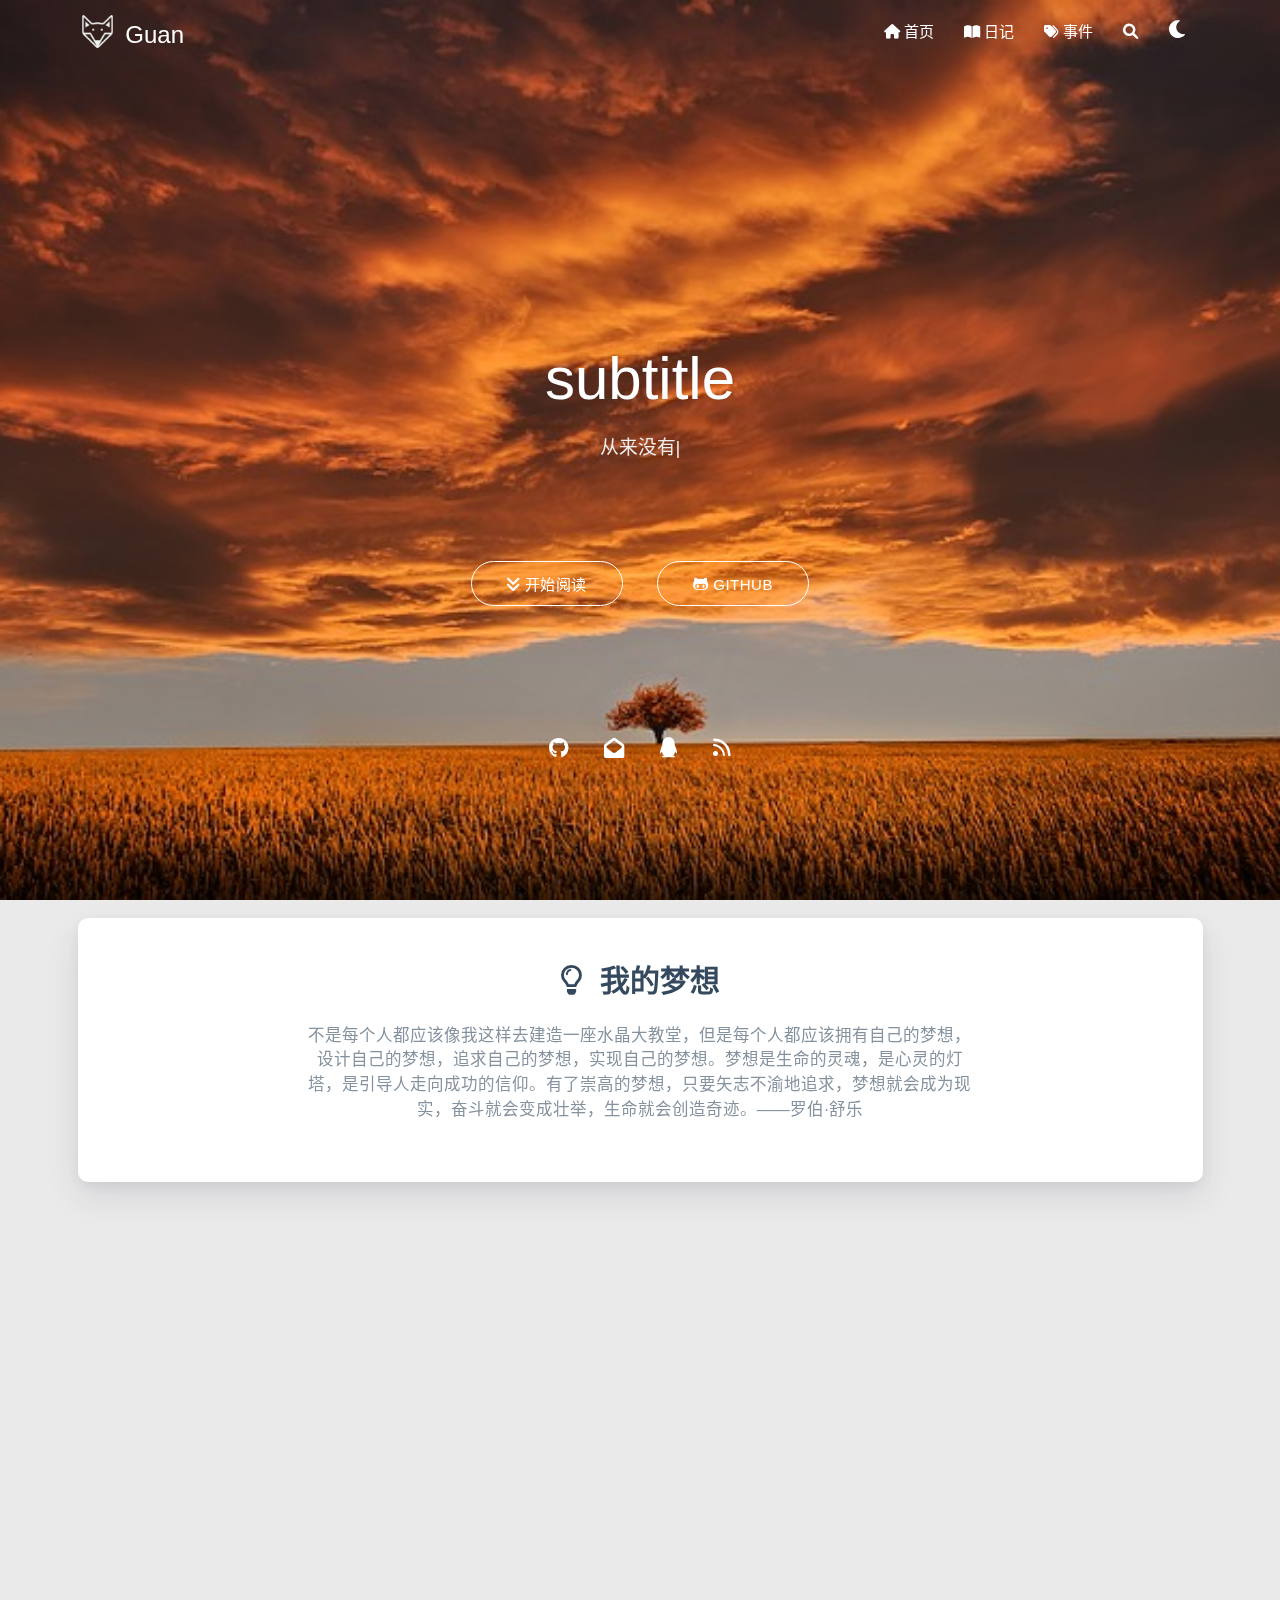
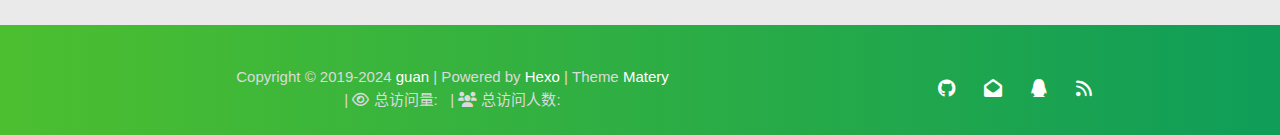
==== commit 8ff506f3: "Site updated: 2024-05-18 22:24:16" ====
--- a/index.html
+++ b/index.html
@@ -4,8 +4,8 @@
 
 <head>
     <meta charset="utf-8">
-    <meta name="keywords" content="Hexo">
-    <meta name="description" content="Hexo">
+    <meta name="keywords" content="Guan">
+    <meta name="description" content="Guan">
     <meta http-equiv="X-UA-Compatible" content="IE=edge">
     <meta name="viewport" content="width=device-width, initial-scale=1.0, user-scalable=no">
     <meta name="renderer" content="webkit|ie-stand|ie-comp">
@@ -17,7 +17,7 @@
     <!-- Global site tag (gtag.js) - Google Analytics -->
 
 
-    <title>Hexo</title>
+    <title>Guan</title>
     <link rel="icon" type="image/png" href="/favicon.png">
     
 
@@ -101,7 +101,7 @@
                     
                     <img src="/medias/logo.png" class="logo-img" alt="LOGO">
                     
-                    <span class="logo-span">Hexo</span>
+                    <span class="logo-span">Guan</span>
                 </a>
             </div>
             
@@ -161,7 +161,7 @@
         
         <img src="/medias/logo.png" class="logo-img circle responsive-img">
         
-        <div class="logo-name">Hexo</div>
+        <div class="logo-name">Guan</div>
         <div class="logo-desc">
             
             Never really desperate, only the lost of the soul.
@@ -524,7 +524,7 @@
                             <span class="publish-author">
                                 
                                 <i class="fas fa-user fa-fw"></i>
-                                John Doe
+                                guan
                                 
                             </span>
                         </div>
@@ -607,7 +607,7 @@
             
                 <span id="year">2019-2024</span>
             
-            <a href="/about" target="_blank">John Doe</a>
+            <a href="/about" target="_blank">guan</a>
             |&nbsp;Powered by&nbsp;<a href="https://hexo.io/" target="_blank">Hexo</a>
             |&nbsp;Theme&nbsp;<a href="https://github.com/blinkfox/hexo-theme-matery" target="_blank">Matery</a>
             
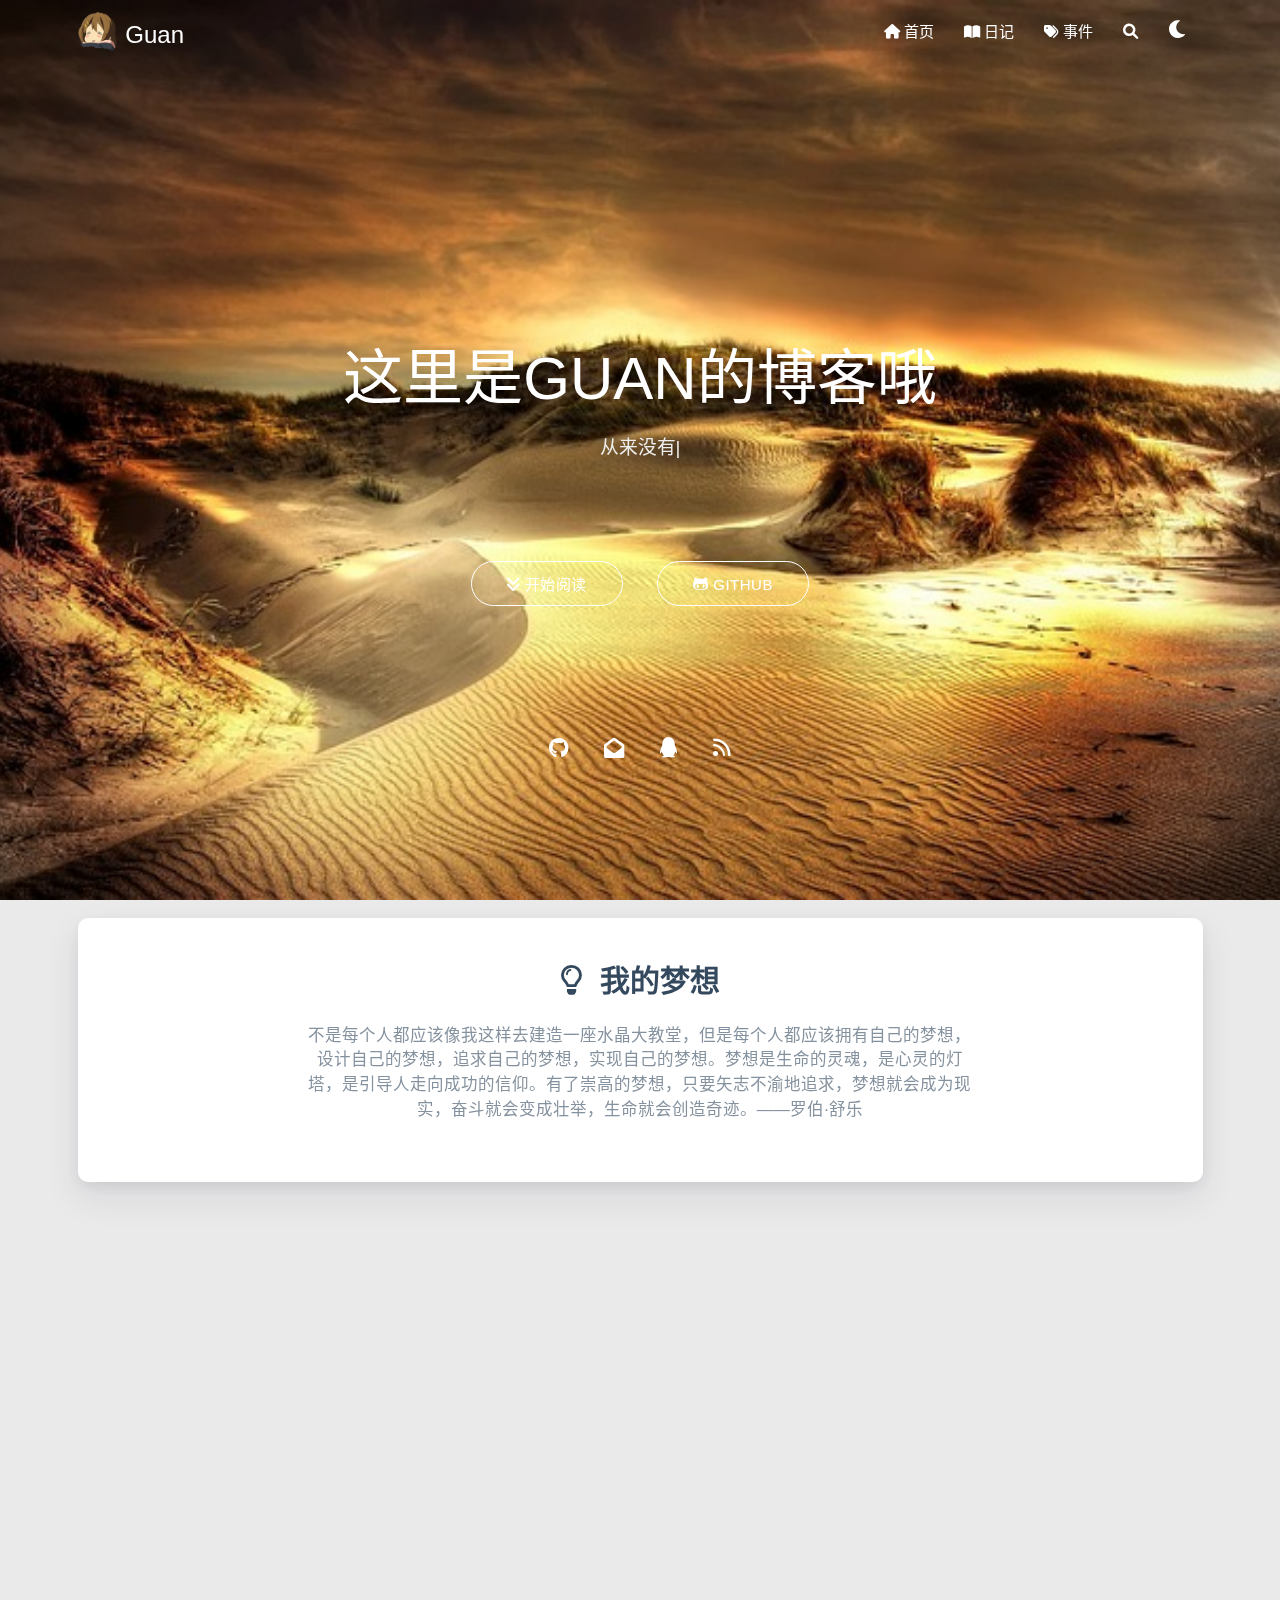
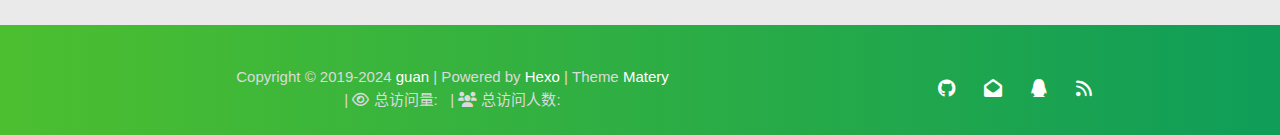
==== commit 1f088245: "Site updated: 2024-05-19 22:32:43" ====
--- a/index.html
+++ b/index.html
@@ -292,7 +292,7 @@
         <div class="brand">
             <div class="title center-align">
                 
-                    subtitle
+                这里是GUAN的博客哦
                 
             </div>
 
@@ -330,7 +330,7 @@
 </script>
 <script>
     
-      var bannerUrl = "/medias/featureimages/" + Math.floor(Math.random() * 24) + '.jpg';
+      var bannerUrl = "/medias/featureimages/" + Math.floor(Math.random() * 5) + '.jpg';
     
     $('.bg-cover.about-cover').css('background-image', 'url(' + bannerUrl + ')');
 
@@ -505,7 +505,7 @@
                         <div class="card-image">
                             
                             
-                            <img src="/medias/featureimages/12.jpg" class="responsive-img" alt="Hello World">
+                            <img src="/medias/featureimages/1.jpg" class="responsive-img" alt="Hello World">
                             
                             <span class="card-title">Hello World</span>
                         </div>
--- a/css/matery.css
+++ b/css/matery.css
@@ -550,10 +550,10 @@
     height: 40vh !important;
 }
 
-.bg-cover:after {
+/*.bg-cover:after {
     -webkit-animation: rainbow 60s infinite;
     animation: rainbow 60s infinite;
-}
+}*/
 
 .bg-cover:before,
 .bg-cover:after {
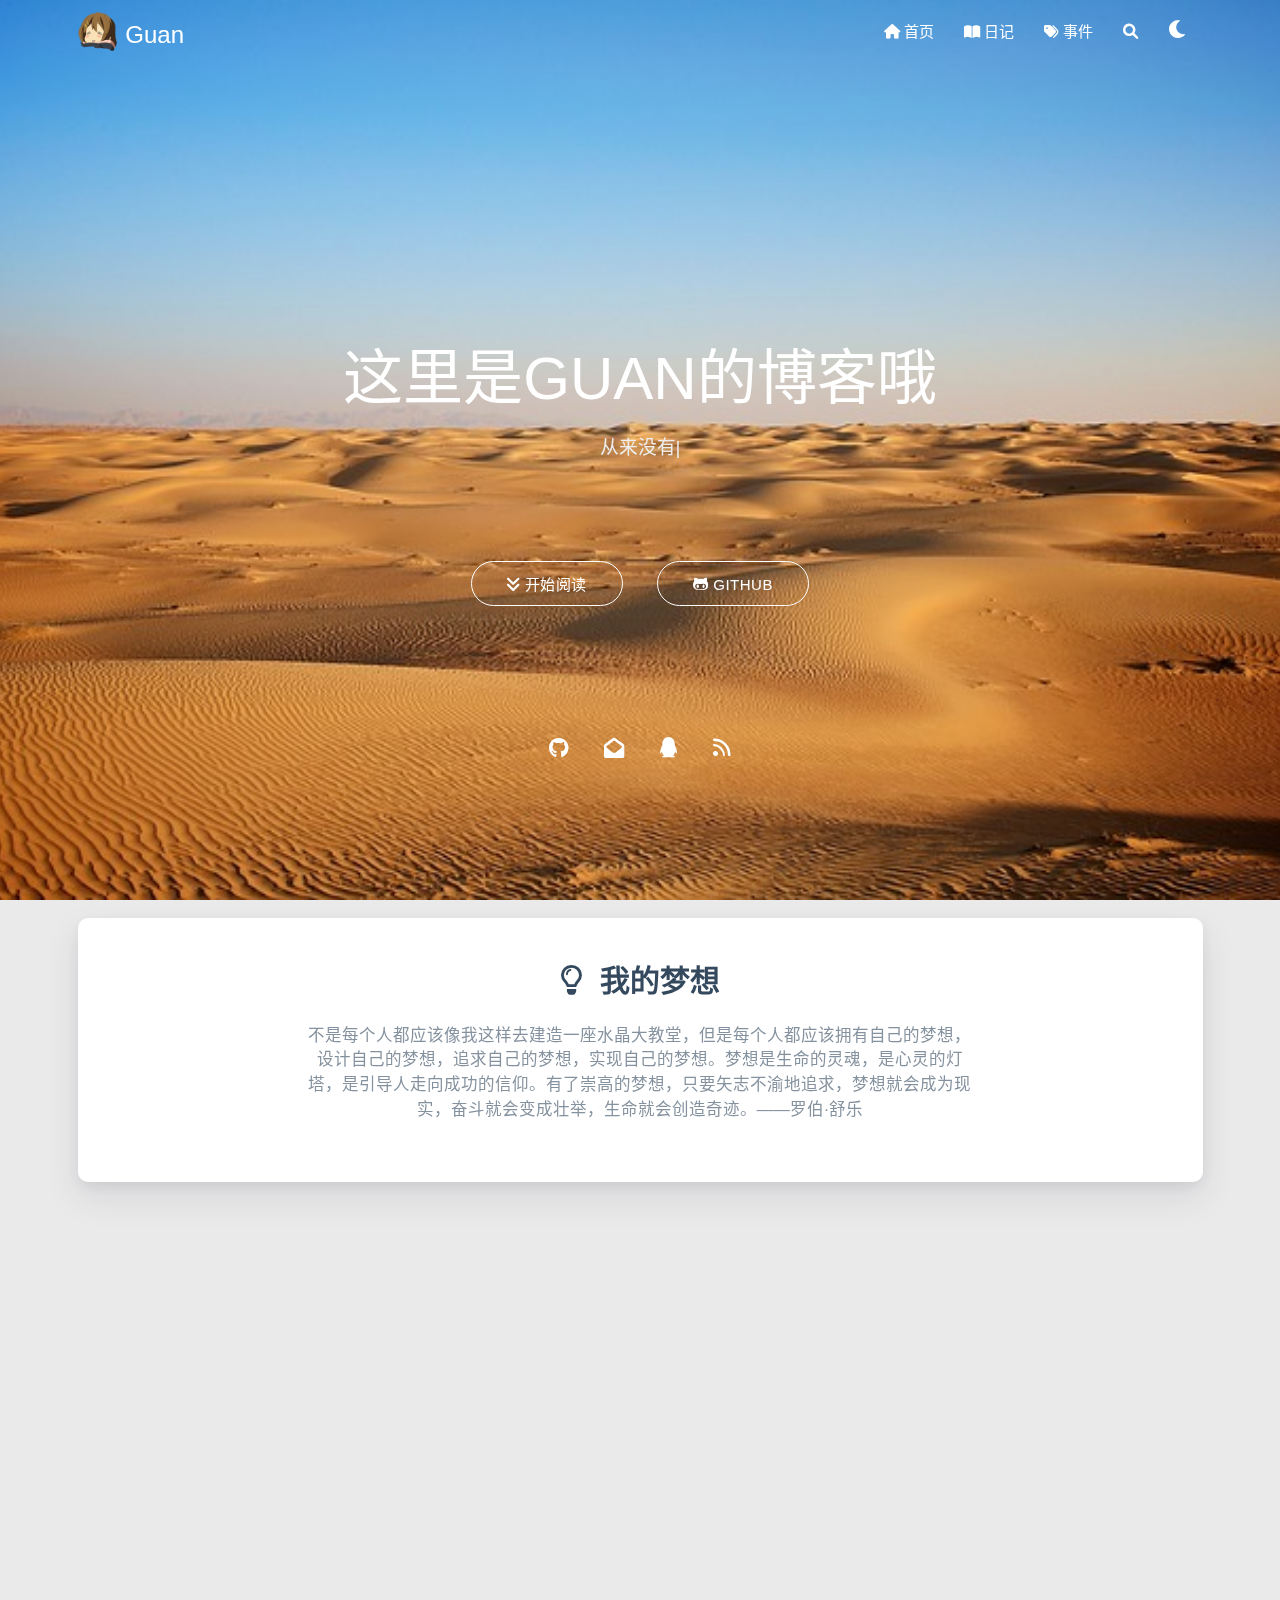
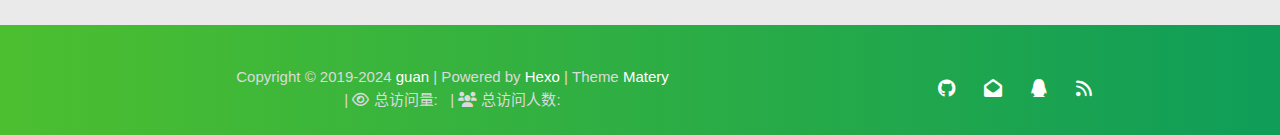
==== commit 16939547: "Site updated: 2024-05-28 22:37:59" ====
--- a/index.html
+++ b/index.html
@@ -350,13 +350,13 @@
                 
             </div>
             <div class="cover-social-link">
-    <a href="https://github.com/blinkfox" class="tooltipped" target="_blank" data-tooltip="访问我的GitHub" data-position="top" data-delay="50">
+    <a href="https://github.com/Guan13665" class="tooltipped" target="_blank" data-tooltip="访问我的GitHub" data-position="top" data-delay="50">
         <i class="fab fa-github"></i>
     </a>
 
 
 
-    <a href="mailto:1181062873@qq.com" class="tooltipped" target="_blank" data-tooltip="邮件联系我" data-position="top" data-delay="50">
+    <a href="mailto:1366568391@qq.com" class="tooltipped" target="_blank" data-tooltip="邮件联系我" data-position="top" data-delay="50">
         <i class="fas fa-envelope-open"></i>
     </a>
 
@@ -637,13 +637,13 @@
             
         </div>
         <div class="col s12 m4 l4 social-link social-statis">
-    <a href="https://github.com/blinkfox" class="tooltipped" target="_blank" data-tooltip="访问我的GitHub" data-position="top" data-delay="50">
+    <a href="https://github.com/Guan13665" class="tooltipped" target="_blank" data-tooltip="访问我的GitHub" data-position="top" data-delay="50">
         <i class="fab fa-github"></i>
     </a>
 
 
 
-    <a href="mailto:1181062873@qq.com" class="tooltipped" target="_blank" data-tooltip="邮件联系我" data-position="top" data-delay="50">
+    <a href="mailto:1366568391@qq.com" class="tooltipped" target="_blank" data-tooltip="邮件联系我" data-position="top" data-delay="50">
         <i class="fas fa-envelope-open"></i>
     </a>
 
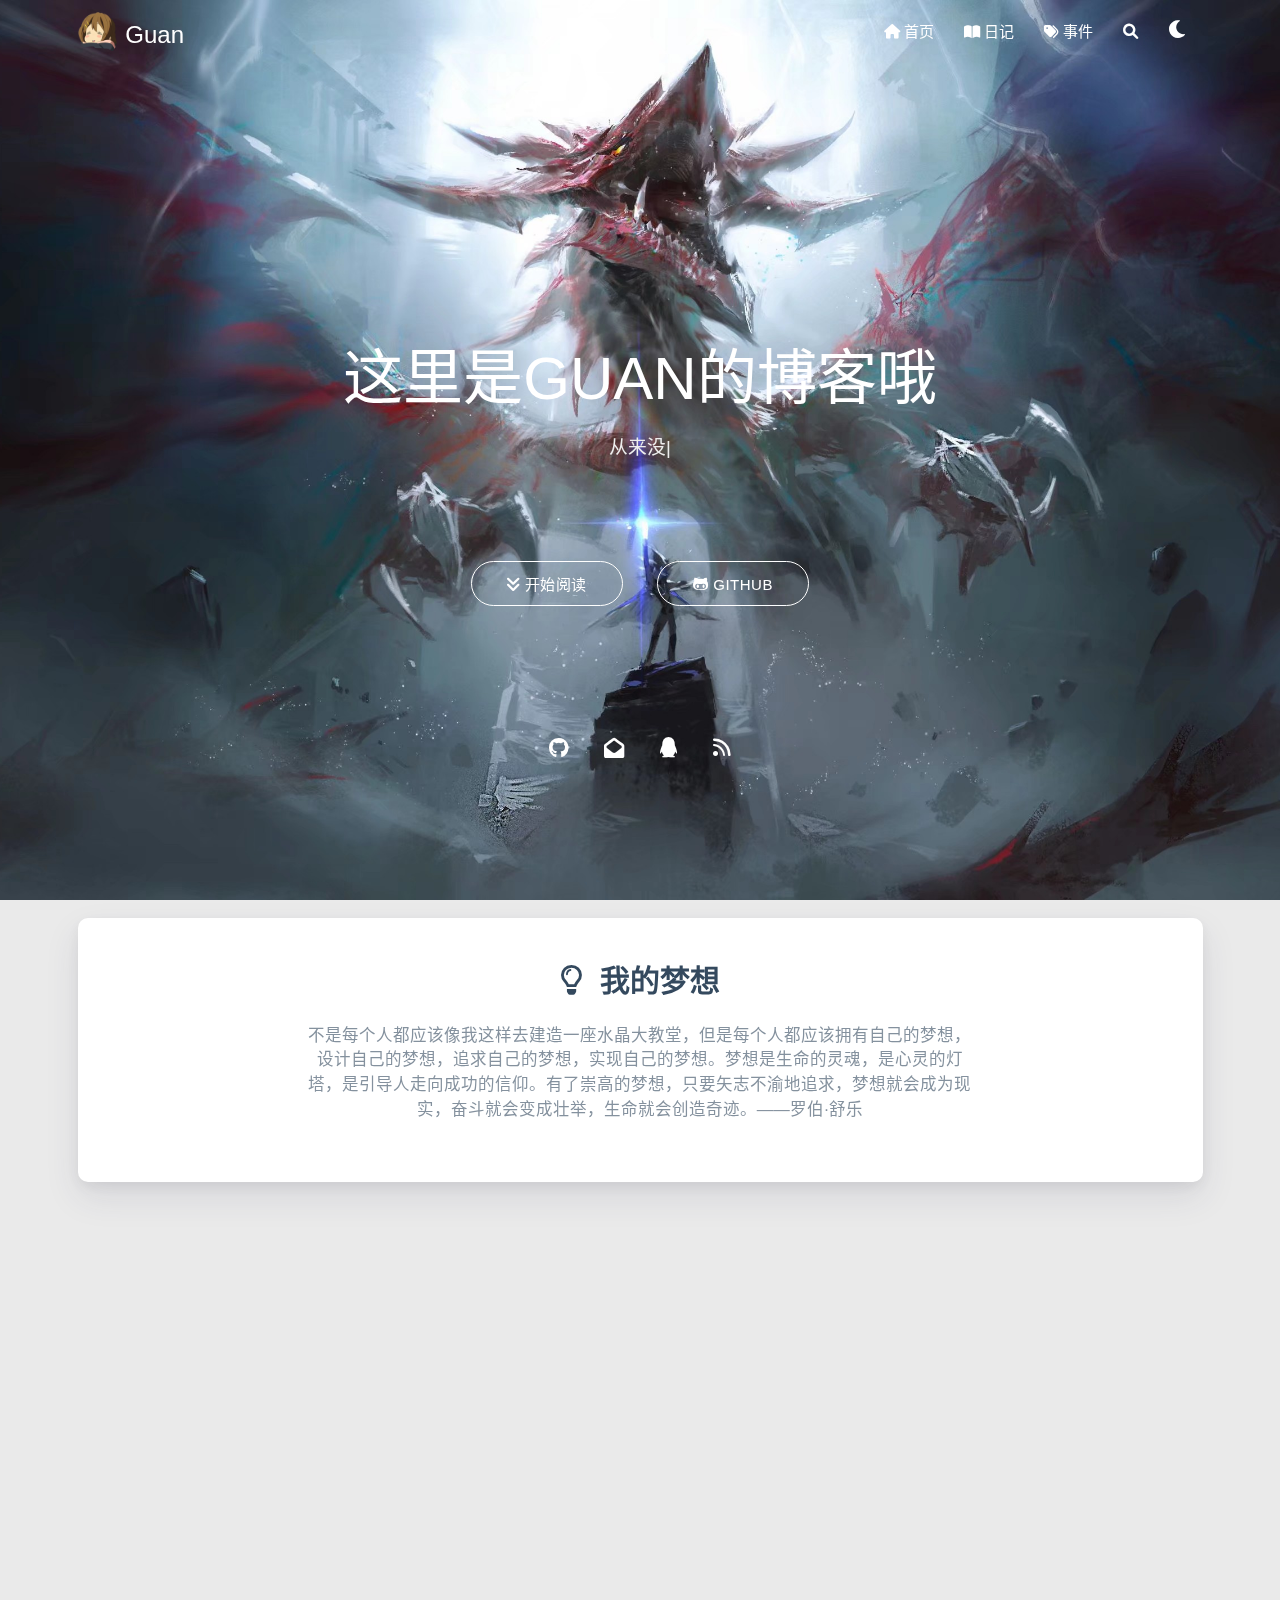
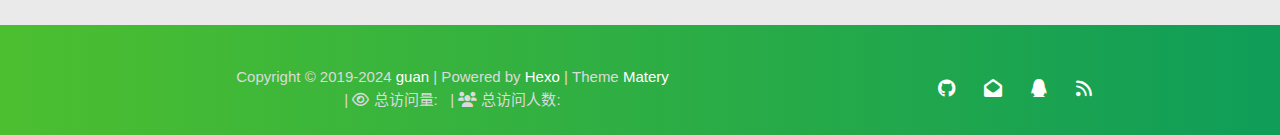
==== commit 44e5b2b4: "Site updated: 2024-05-28 22:43:54" ====
--- a/index.html
+++ b/index.html
@@ -366,7 +366,7 @@
 
 
 
-    <a href="tencent://AddContact/?fromId=50&fromSubId=1&subcmd=all&uin=1181062873" class="tooltipped" target="_blank" data-tooltip="QQ联系我: 1181062873" data-position="top" data-delay="50">
+    <a href="tencent://AddContact/?fromId=50&fromSubId=1&subcmd=all&uin=1366568391" class="tooltipped" target="_blank" data-tooltip="QQ联系我: 1366568391" data-position="top" data-delay="50">
         <i class="fab fa-qq"></i>
     </a>
 
@@ -653,7 +653,7 @@
 
 
 
-    <a href="tencent://AddContact/?fromId=50&fromSubId=1&subcmd=all&uin=1181062873" class="tooltipped" target="_blank" data-tooltip="QQ联系我: 1181062873" data-position="top" data-delay="50">
+    <a href="tencent://AddContact/?fromId=50&fromSubId=1&subcmd=all&uin=1366568391" class="tooltipped" target="_blank" data-tooltip="QQ联系我: 1366568391" data-position="top" data-delay="50">
         <i class="fab fa-qq"></i>
     </a>
 
@@ -854,8 +854,6 @@
 </script>
 
     
-    <script src="/libs/others/clicklove.js" async="async"></script>
-    
     
     <script async src="/libs/others/busuanzi.pure.mini.js"></script>
     
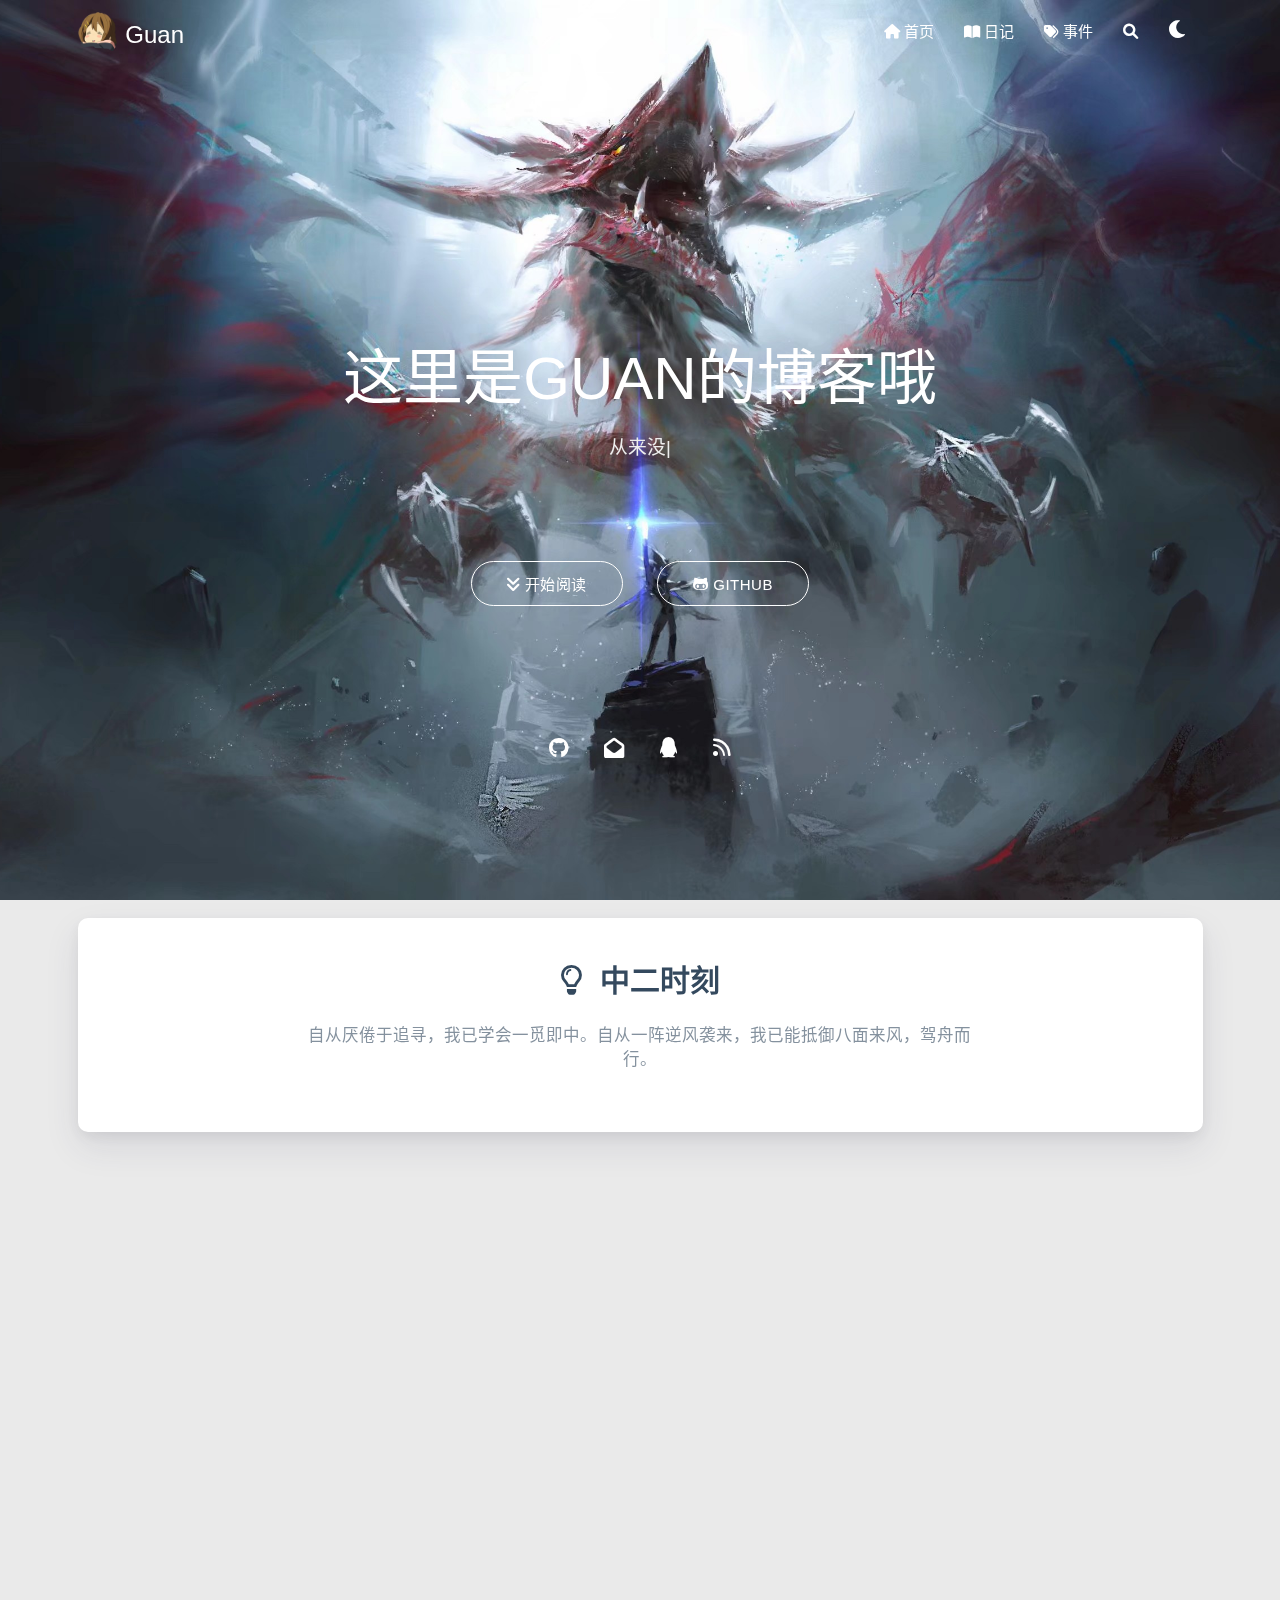
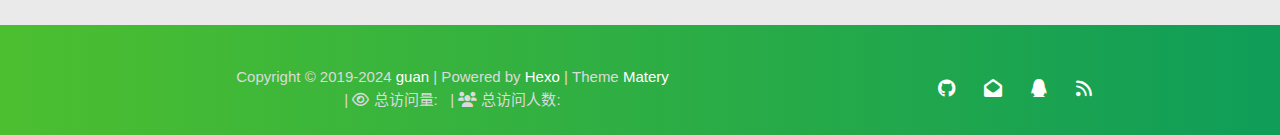
==== commit 062fa26a: "Site updated: 2024-08-28 12:34:18" ====
--- a/index.html
+++ b/index.html
@@ -462,12 +462,12 @@
                         <div class="dream">
     
     <div class="title center-align">
-        <i class="far fa-lightbulb"></i>&nbsp;&nbsp;我的梦想
+        <i class="far fa-lightbulb"></i>&nbsp;&nbsp;中二时刻
     </div>
     
     <div class="row">
         <div class="col l8 offset-l2 m10 offset-m1 s10 offset-s1 center-align text">
-            不是每个人都应该像我这样去建造一座水晶大教堂，但是每个人都应该拥有自己的梦想，设计自己的梦想，追求自己的梦想，实现自己的梦想。梦想是生命的灵魂，是心灵的灯塔，是引导人走向成功的信仰。有了崇高的梦想，只要矢志不渝地追求，梦想就会成为现实，奋斗就会变成壮举，生命就会创造奇迹。——罗伯·舒乐
+            自从厌倦于追寻，我已学会一觅即中。自从一阵逆风袭来，我已能抵御八面来风，驾舟而行。
         </div>
     </div>
 </div>
